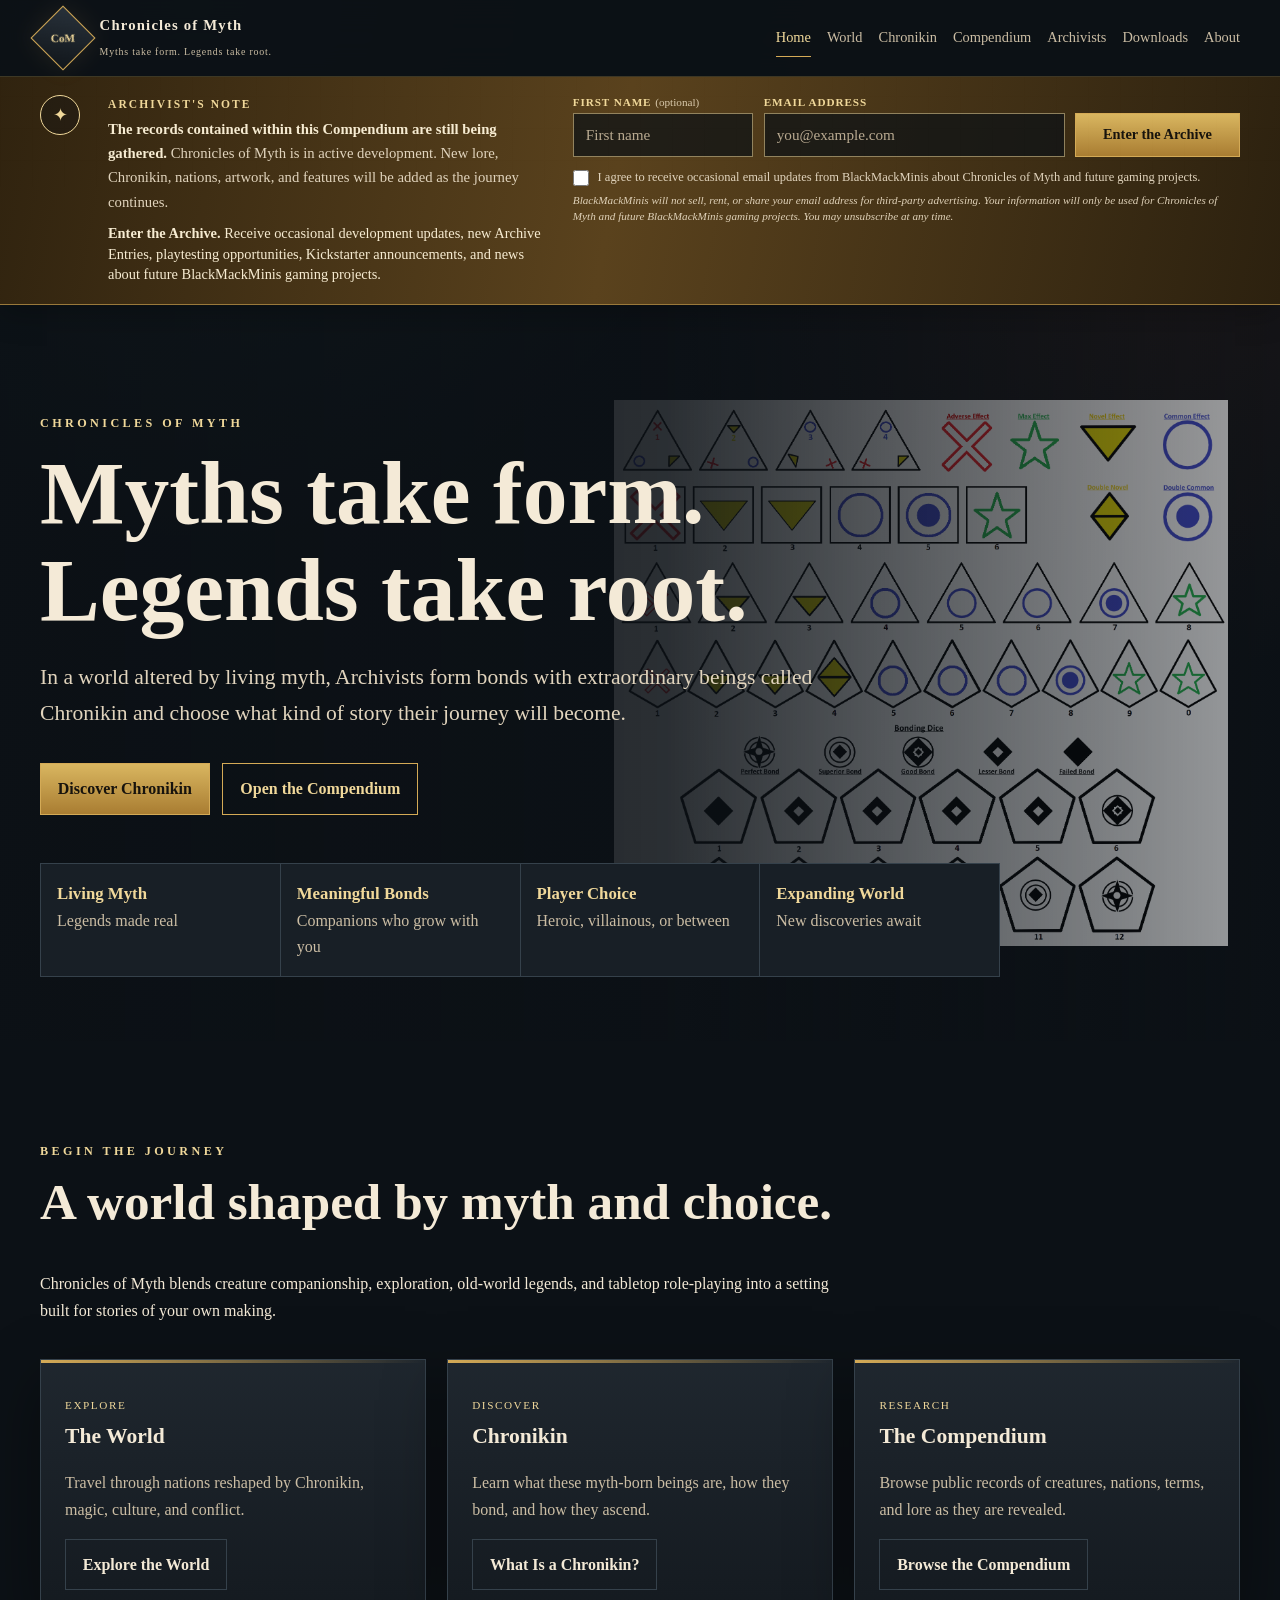
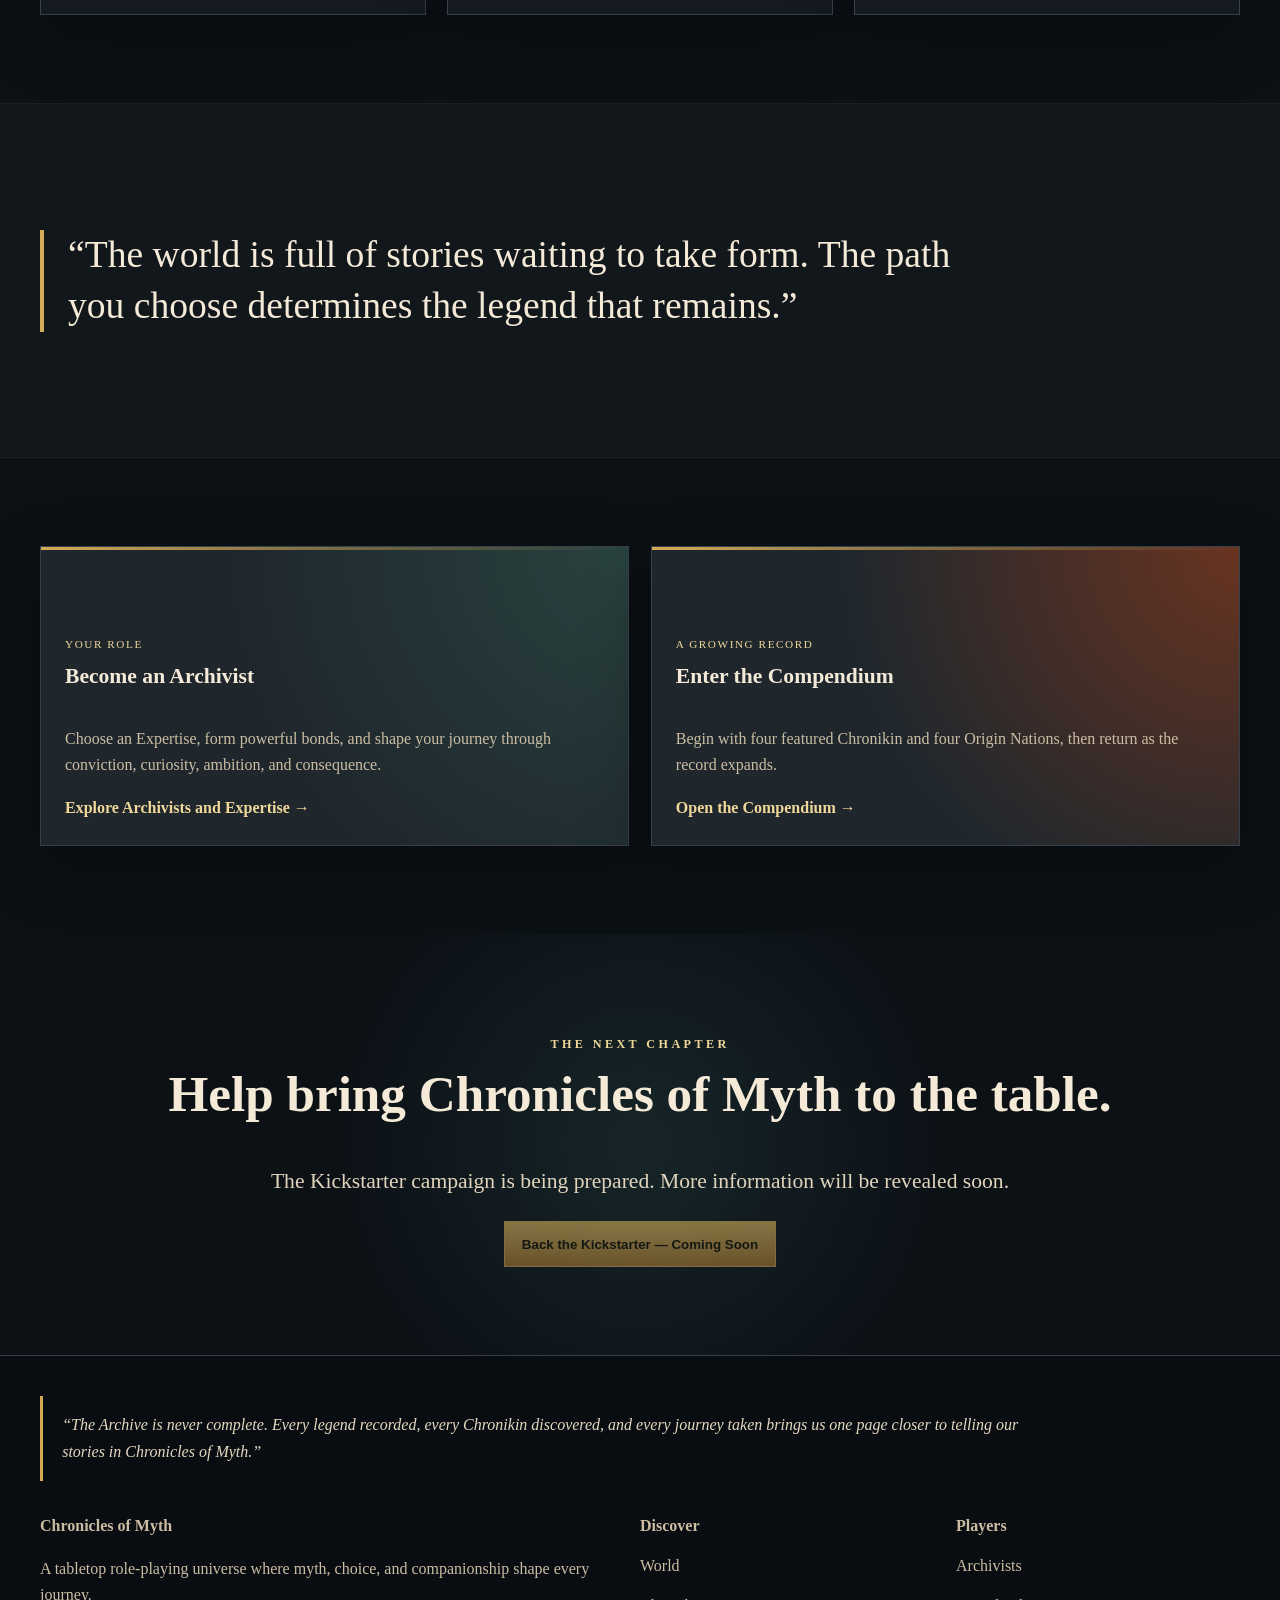
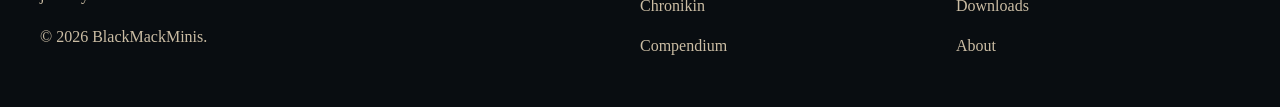
==== index.html @ 55d44b12 "Fix form" ====
<!doctype html><html lang="en"><head><meta charset="utf-8"><meta name="viewport" content="width=device-width,initial-scale=1"><title>Home | Chronicles of Myth</title><meta name="description" content="The official website for Chronicles of Myth, an original tabletop role-playing universe."><link rel="stylesheet" href="style.css?v=10"><!-- Google tag (gtag.js) -->
<script async src="https://www.googletagmanager.com/gtag/js?id=G-MPSNL316FH"></script>
<script>
  window.dataLayer = window.dataLayer || [];
  function gtag(){dataLayer.push(arguments);}
  gtag('js', new Date());
  gtag('config', 'G-MPSNL316FH');
</script></head><body><header class="site-header"><div class="container nav">
<a class="brand" href="index.html" aria-label="Chronicles of Myth home"><span class="brand-mark"><span>CoM</span></span><span class="brand-copy"><strong>Chronicles of Myth</strong><small>Myths take form. Legends take root.</small></span></a>
<button class="menu-button" aria-expanded="false" aria-controls="primary-nav">Menu</button><nav id="primary-nav" class="nav-links" aria-label="Primary navigation"><a href="index.html" aria-current="page" class="active">Home</a><a href="world.html">World</a><a href="chronikin.html">Chronikin</a><a href="compendium.html">Compendium</a><a href="archivists.html">Archivists</a><a href="downloads.html">Downloads</a><a href="about.html">About</a></nav></div></header>
<aside class="development-banner development-banner--signup" aria-label="Development notice and mailing list signup" id="join-archive"><div class="container development-inner development-inner--signup"><div class="seal" aria-hidden="true">✦</div><div class="development-copy"><p class="banner-title">Archivist's Note</p><p><strong>The records contained within this Compendium are still being gathered.</strong> <span>Chronicles of Myth is in active development. New lore, Chronikin, nations, artwork, and features will be added as the journey continues.</span></p><div class="archive-signup-intro"><strong>Enter the Archive.</strong> Receive occasional development updates, new Archive Entries, playtesting opportunities, Kickstarter announcements, and news about future BlackMackMinis gaming projects.</div></div><div class="archive-signup-wrap"><div id="error-message" class="sib-form-message-panel archive-form-message archive-form-message--error"><div class="sib-form-message-panel__text"><span class="sib-form-message-panel__inner-text">Your subscription could not be saved. Please try again.</span></div></div><div id="success-message" class="sib-form-message-panel archive-form-message archive-form-message--success"><div class="sib-form-message-panel__text"><span class="sib-form-message-panel__inner-text">Check your email to confirm your place in the Archive.</span></div></div><form id="sib-form" class="archive-signup-form" method="POST" action="https://25b09d12.sibforms.com/serve/[base64]" data-type="subscription"><div class="archive-signup-fields"><div class="archive-field"><label for="FIRSTNAME">First name <span>(optional)</span></label><input type="text" id="FIRSTNAME" name="FIRSTNAME" maxlength="200" autocomplete="given-name" placeholder="First name"></div><div class="archive-field archive-field--email"><label for="EMAIL">Email address</label><input type="email" id="EMAIL" name="EMAIL" autocomplete="email" placeholder="you@example.com" data-required="true" required></div><button class="button archive-submit" form="sib-form" type="submit">Enter the Archive</button></div><label class="archive-consent"><input type="checkbox" value="1" id="OPT_IN" name="OPT_IN" required><span>I agree to receive occasional email updates from BlackMackMinis about Chronicles of Myth and future gaming projects.</span></label><p class="archive-privacy">BlackMackMinis will not sell, rent, or share your email address for third-party advertising. Your information will only be used for Chronicles of Myth and future BlackMackMinis gaming projects. You may unsubscribe at any time.</p><label class="entry__error entry__error--primary archive-validation" aria-live="polite"></label><input type="text" name="email_address_check" value="" class="input--hidden" tabindex="-1" autocomplete="off"><input type="hidden" name="locale" value="en"></form></div></div></aside><main>
<section class="hero"><div class="container hero-copy"><p class="eyebrow">Chronicles of Myth</p><h1>Myths take form.<br>Legends take root.</h1><p class="lead">In a world altered by living myth, Archivists form bonds with extraordinary beings called Chronikin and choose what kind of story their journey will become.</p><div class="hero-actions"><a class="button" href="chronikin.html">Discover Chronikin</a><a class="button secondary" href="compendium.html">Open the Compendium</a></div><div class="stat-strip"><div class="stat"><strong>Living Myth</strong><span>Legends made real</span></div><div class="stat"><strong>Meaningful Bonds</strong><span>Companions who grow with you</span></div><div class="stat"><strong>Player Choice</strong><span>Heroic, villainous, or between</span></div><div class="stat"><strong>Expanding World</strong><span>New discoveries await</span></div></div></div></section>
<section class="section"><div class="container"><div class="section-heading"><p class="eyebrow">Begin the journey</p><h2>A world shaped by myth and choice.</h2><p>Chronicles of Myth blends creature companionship, exploration, old-world legends, and tabletop role-playing into a setting built for stories of your own making.</p></div><div class="grid-3"><article class="card"><p class="kicker">Explore</p><h3>The World</h3><p>Travel through nations reshaped by Chronikin, magic, culture, and conflict.</p><a class="button ghost" href="world.html">Explore the World</a></article><article class="card"><p class="kicker">Discover</p><h3>Chronikin</h3><p>Learn what these myth-born beings are, how they bond, and how they ascend.</p><a class="button ghost" href="chronikin.html">What Is a Chronikin?</a></article><article class="card"><p class="kicker">Research</p><h3>The Compendium</h3><p>Browse public records of creatures, nations, terms, and lore as they are revealed.</p><a class="button ghost" href="compendium.html">Browse the Compendium</a></article></div></div></section>
<section class="section alt"><div class="container"><p class="quote">“The world is full of stories waiting to take form. The path you choose determines the legend that remains.”</p></div></section>
<section class="section"><div class="container grid-2"><article class="card feature-card core"><p class="kicker">Your role</p><h3>Become an Archivist</h3><p>Choose an Expertise, form powerful bonds, and shape your journey through conviction, curiosity, ambition, and consequence.</p><a class="text-link" href="archivists.html">Explore Archivists and Expertise →</a></article><article class="card feature-card skirmish"><p class="kicker">A growing record</p><h3>Enter the Compendium</h3><p>Begin with four featured Chronikin and four Origin Nations, then return as the record expands.</p><a class="text-link" href="compendium.html">Open the Compendium →</a></article></div></section>
<section class="section kickstarter"><div class="container center"><p class="eyebrow">The next chapter</p><h2>Help bring Chronicles of Myth to the table.</h2><p class="lead centered">The Kickstarter campaign is being prepared. More information will be revealed soon.</p><button class="button disabled" type="button" disabled>Back the Kickstarter — Coming Soon</button></div></section></main><footer><div class="container"><blockquote class="archive-motto">“The Archive is never complete. Every legend recorded, every Chronikin discovered, and every journey taken brings us one page closer to telling our stories in Chronicles of Myth.”</blockquote><div class="footer-grid"><div><strong>Chronicles of Myth</strong><p class="small">A tabletop role-playing universe where myth, choice, and companionship shape every journey.</p><p class="small">© <span data-year></span> BlackMackMinis.</p></div><div class="footer-links"><strong>Discover</strong><a href="world.html">World</a><a href="chronikin.html">Chronikin</a><a href="compendium.html">Compendium</a></div><div class="footer-links"><strong>Players</strong><a href="archivists.html">Archivists</a><a href="downloads.html">Downloads</a><a href="about.html">About</a></div></div></div></footer><script>window.REQUIRED_CODE_ERROR_MESSAGE='Please choose a country code';window.LOCALE='en';window.EMAIL_INVALID_MESSAGE=window.SMS_INVALID_MESSAGE='The information provided is invalid. Please review the field format and try again.';window.REQUIRED_ERROR_MESSAGE='This field cannot be left blank.';window.GENERIC_INVALID_MESSAGE='The information provided is invalid. Please review the field format and try again.';window.INVALID_NUMBER='The information provided is invalid. Please review the field format and try again.';window.INVALID_DATE='Please enter a valid date';window.REQUIRED_MULTISELECT_MESSAGE='Please select at least 1 option';window.translation={common:{selectedList:'{quantity} list selected',selectedLists:'{quantity} lists selected',selectedOption:'{quantity} selected',selectedOptions:'{quantity} selected'}};var AUTOHIDE=Boolean(0);</script><script defer src="https://sibforms.com/forms/end-form/build/main.js"></script><script src="script.js"></script></body></html>
---- style.css ----
:root{--ink:#f4ead7;--muted:#cbbda4;--night:#0c1116;--panel:#1b232b;--panel2:#12191f;--line:#35414b;--gold:#d4aa56;--gold2:#f0d89a;--ember:#9b482d;--teal:#4f8e86;--max:1200px;--shadow:0 20px 60px rgba(0,0,0,.35)}
*{box-sizing:border-box}html{scroll-behavior:smooth}body{margin:0;color:var(--ink);background:radial-gradient(circle at 15% 0%,rgba(79,142,134,.13),transparent 34rem),radial-gradient(circle at 90% 5%,rgba(155,72,45,.12),transparent 32rem),var(--night);font-family:Georgia,"Times New Roman",serif;line-height:1.65}body:before{content:"";position:fixed;inset:0;pointer-events:none;opacity:.14;background-image:linear-gradient(rgba(212,170,86,.035) 1px,transparent 1px),linear-gradient(90deg,rgba(212,170,86,.035) 1px,transparent 1px);background-size:32px 32px;mask-image:linear-gradient(to bottom,black,transparent 75%)}a{color:inherit}img{max-width:100%;display:block}.container{width:min(var(--max),calc(100% - 2rem));margin:auto}.center{text-align:center}.centered{margin-inline:auto}.spaced{margin-top:2rem}.site-header{position:sticky;top:0;z-index:50;background:rgba(12,17,22,.94);border-bottom:1px solid rgba(212,170,86,.25);backdrop-filter:blur(16px)}.nav{min-height:76px;display:flex;align-items:center;justify-content:space-between;gap:1rem}.brand{text-decoration:none;display:flex;align-items:center;gap:.85rem}.brand-mark{width:46px;height:46px;border:1px solid var(--gold);display:grid;place-items:center;transform:rotate(45deg);background:linear-gradient(145deg,#28313a,#11161b);box-shadow:0 0 25px rgba(212,170,86,.1)}.brand-mark span{transform:rotate(-45deg);font-weight:700;color:var(--gold2);font-size:.7rem}.brand-copy strong{display:block;letter-spacing:.08em;font-size:.92rem}.brand-copy small{color:var(--muted);font-size:.62rem;letter-spacing:.08em}.nav-links{display:flex;align-items:center;gap:1rem}.nav-links a{text-decoration:none;color:var(--muted);font-size:.9rem;padding:.4rem 0;border-bottom:1px solid transparent}.nav-links a:hover,.nav-links a.active{color:var(--gold2);border-color:var(--gold)}.menu-button{display:none;background:none;border:1px solid var(--line);color:var(--ink);padding:.55rem .7rem}.development-banner{background:linear-gradient(90deg,#322611,#5a421d 50%,#322611);border-bottom:1px solid #9a793b;box-shadow:0 8px 30px rgba(0,0,0,.24)}.development-inner{display:grid;grid-template-columns:48px 1fr;gap:1rem;align-items:center;padding:.85rem 0}.development-banner p{margin:0;color:#f7ecd2;font-size:.92rem}.development-banner span{color:#e1d4bd}.banner-title{font-size:.72rem!important;letter-spacing:.18em;text-transform:uppercase;color:var(--gold2)!important;font-weight:700;margin-bottom:.15rem!important}.seal{width:40px;height:40px;border:1px solid var(--gold2);border-radius:50%;display:grid;place-items:center;color:var(--gold2);font-size:1.1rem;background:rgba(12,17,22,.35)}.button{display:inline-flex;align-items:center;justify-content:center;min-height:46px;padding:.72rem 1.05rem;text-decoration:none;border:1px solid var(--gold);background:linear-gradient(180deg,#d9b660,#a97d32);color:#17130d;font-weight:700}.button.secondary,.button.ghost{background:transparent;color:var(--gold2)}.button.ghost{border-color:var(--line);color:var(--ink)}.button.disabled{opacity:.58;cursor:not-allowed}.text-link{color:var(--gold2);text-decoration:none;font-weight:700}.eyebrow{text-transform:uppercase;letter-spacing:.28em;font-size:.76rem;color:var(--gold2);font-weight:700}h1,h2,h3,h4{line-height:1.08;margin-top:0}h1{font-size:clamp(3rem,7vw,6.3rem);margin-bottom:1rem}h2{font-size:clamp(2rem,4vw,3.4rem)}h3{font-size:1.35rem}.lead{font-size:clamp(1.08rem,2vw,1.35rem);max-width:790px;color:#e1d4bd}.hero{min-height:76vh;display:grid;align-items:center;padding:6rem 0 4rem;position:relative;overflow:hidden}.hero:after{content:"";position:absolute;inset:0;z-index:-1;background:linear-gradient(90deg,rgba(12,17,22,.99),rgba(12,17,22,.83) 52%,rgba(12,17,22,.2)),url("assets/palitaur.png") right 4vw center/48vw auto no-repeat;opacity:.75}.hero-copy{position:relative;z-index:1}.hero-actions{display:flex;gap:.8rem;flex-wrap:wrap;margin-top:2rem}.stat-strip{display:grid;grid-template-columns:repeat(4,1fr);gap:1px;background:var(--line);border:1px solid var(--line);margin-top:3rem;max-width:960px}.stat{background:rgba(22,29,35,.92);padding:1rem}.stat strong{display:block;color:var(--gold2);font-size:1.05rem}.stat span,.card p,.prose p,.small,.aspect-card p,.glossary-item p{color:var(--muted)}.section{padding:5.5rem 0}.section.alt{background:rgba(255,255,255,.025);border-block:1px solid rgba(255,255,255,.04)}.section-heading{max-width:820px;margin-bottom:2.2rem}.grid-2{display:grid;grid-template-columns:repeat(2,minmax(0,1fr));gap:1.35rem}.grid-3{display:grid;grid-template-columns:repeat(3,minmax(0,1fr));gap:1.35rem}.card{background:linear-gradient(180deg,rgba(32,40,48,.97),rgba(21,27,33,.97));border:1px solid var(--line);padding:1.5rem;box-shadow:var(--shadow);position:relative;overflow:hidden}.card:before{content:"";position:absolute;left:0;top:0;width:100%;height:3px;background:linear-gradient(90deg,var(--gold),transparent)}.kicker{color:var(--gold2)!important;text-transform:uppercase;letter-spacing:.14em;font-size:.7rem}.feature-card{min-height:300px;display:flex;flex-direction:column;justify-content:flex-end}.core{background:radial-gradient(circle at top right,#29423f,transparent 60%),#1f272d}.skirmish{background:radial-gradient(circle at top right,#693421,transparent 60%),#1f272d}.quote{font-size:clamp(1.4rem,3vw,2.35rem);line-height:1.35;border-left:4px solid var(--gold);padding-left:1.5rem;max-width:950px}.page-hero{padding:5rem 0 3rem;border-bottom:1px solid var(--line)}.prose{max-width:900px}.notice,.callout{padding:1rem;border-left:3px solid var(--gold);background:rgba(212,170,86,.06)}.map-frame{position:relative;min-height:480px;border:1px solid var(--line);background:radial-gradient(circle at 30% 35%,rgba(79,142,134,.18),transparent 28%),radial-gradient(circle at 68% 60%,rgba(155,72,45,.16),transparent 26%),linear-gradient(145deg,#1b252d,#10161b);overflow:hidden;box-shadow:var(--shadow)}.map-frame:before{content:"";position:absolute;inset:10%;border:1px dashed rgba(212,170,86,.35);border-radius:42% 55% 48% 50%/55% 40% 60% 45%;transform:rotate(-7deg)}.map-frame:after{content:"";position:absolute;inset:22% 32%;border:1px solid rgba(79,142,134,.3);border-radius:48%;transform:rotate(15deg)}.map-label{position:absolute;padding:.4rem .6rem;background:rgba(12,17,22,.86);border:1px solid var(--gold);font-size:.85rem}.deolis{left:22%;top:56%}.norfjal{left:28%;top:18%}.amajima{left:12%;top:14%}.zharakar{left:48%;top:58%}.map-note{position:absolute;right:1rem;bottom:1rem;padding:.7rem 1rem;background:rgba(12,17,22,.86);border:1px solid var(--line);text-align:right;color:var(--gold2)}.art-placeholder{min-height:320px;border:1px solid var(--gold);background:radial-gradient(circle at center,rgba(79,142,134,.14),transparent 42%),linear-gradient(145deg,#172027,#0f151a);display:grid;place-content:center;text-align:center;gap:.35rem;position:relative;overflow:hidden}.art-placeholder:before,.art-placeholder:after{content:"";position:absolute;inset:12%;border:1px dashed rgba(212,170,86,.25);transform:rotate(7deg)}.art-placeholder:after{transform:rotate(-7deg)}.art-placeholder .glyph{font-size:2.4rem;color:var(--gold2)}.art-placeholder span{color:var(--muted);font-size:.88rem}.aspect-grid{display:grid;grid-template-columns:repeat(3,minmax(0,1fr));gap:1rem}.aspect-card{border:1px solid var(--line);padding:1.25rem;background:linear-gradient(180deg,rgba(31,40,48,.9),rgba(18,25,31,.96));position:relative}.aspect-card>span{position:absolute;right:1rem;top:.75rem;color:rgba(212,170,86,.35);font-size:1.8rem}.aspect-card h3{color:var(--gold2)}.category-card{text-decoration:none;transition:transform .2s ease,border-color .2s ease}.category-card:hover{transform:translateY(-3px);border-color:var(--gold)}.region-block{margin:4rem 0}.region-heading{border-bottom:1px solid var(--line);margin-bottom:1.5rem}.featured-entry{display:grid;grid-template-columns:minmax(280px,.8fr) 1.4fr;gap:1.5rem;align-items:start}.featured-entry details{border-top:1px solid var(--line);padding:.85rem 0}.featured-entry summary{cursor:pointer;color:var(--gold2);font-weight:700}.featured-entry details p{color:var(--muted)}.pending-grid{display:grid;grid-template-columns:repeat(4,minmax(0,1fr));gap:.65rem;list-style:none;padding:0;margin:1.2rem 0 0}.pending-grid li{display:flex;flex-direction:column;padding:.8rem;border:1px solid var(--line);background:rgba(18,25,31,.75)}.pending-grid span{display:block;margin-top:.4rem;font-size:.72rem;color:var(--muted);font-style:italic;letter-spacing:.08em}.coming{text-align:center;min-height:190px;display:grid;place-content:center}.glossary-grid{display:grid;grid-template-columns:repeat(2,minmax(0,1fr));gap:1rem}.glossary-item{border-left:2px solid var(--gold);padding:1rem 1.2rem;background:rgba(255,255,255,.02)}.expertise-grid{display:grid;grid-template-columns:repeat(3,minmax(0,1fr));gap:1rem}.expertise-card{display:flex;flex-direction:column;border:1px solid var(--line);background:linear-gradient(180deg,rgba(31,40,48,.96),rgba(18,25,31,.96));box-shadow:var(--shadow);position:relative;overflow:hidden}.expertise-card:before{content:"";position:absolute;left:0;top:0;width:100%;height:3px;background:linear-gradient(90deg,var(--gold),transparent)}.expertise-header{display:grid;grid-template-columns:44px 1fr;align-items:center;gap:.8rem;padding:1.15rem 1.1rem .9rem}.expertise-header h3{margin:0}.expertise-number{color:var(--gold2);font-size:.82rem;letter-spacing:.12em}.expertise-content{display:flex;flex:1;flex-direction:column;padding:0 1.1rem 1.2rem;border-top:1px solid var(--line)}.expertise-content h4{margin-bottom:.65rem}.expertise-content .future-note{margin-top:auto;padding-top:1rem}.tags{display:flex;flex-wrap:wrap;gap:.5rem}.tag{border:1px solid var(--line);padding:.3rem .6rem;color:var(--muted);font-size:.8rem}.future-note{font-size:.84rem;font-style:italic}.downloads-list{margin-top:2rem}.download{display:flex;justify-content:space-between;align-items:center;gap:1rem;padding:1.2rem 0;border-bottom:1px solid var(--line)}.status-badge{border:1px solid var(--gold);color:var(--gold2);padding:.35rem .7rem;font-size:.75rem;text-transform:uppercase;letter-spacing:.12em}.kickstarter{background:radial-gradient(circle at center,rgba(79,142,134,.16),transparent 45%)}.letter-grid{display:grid;grid-template-columns:repeat(2,minmax(0,1fr));gap:1.5rem}.letter{padding:2rem;border:1px solid var(--line);background:linear-gradient(180deg,rgba(32,40,48,.96),rgba(17,23,29,.96));box-shadow:var(--shadow)}.letter p{color:var(--muted)}.founders-photo-section{padding-top:2rem;padding-bottom:4rem}.parchment-photo{max-width:960px;margin:0 auto;padding:1.35rem 1.35rem 1.1rem;background:linear-gradient(145deg,#e7d4aa,#c5a66e);border:1px solid #8f6d36;box-shadow:0 18px 50px rgba(0,0,0,.38),inset 0 0 28px rgba(91,57,21,.22);position:relative}.parchment-photo:before{content:"";position:absolute;inset:.55rem;border:1px solid rgba(91,57,21,.35);pointer-events:none}.parchment-photo img{width:100%;height:auto;border:1px solid rgba(57,36,14,.55);box-shadow:0 8px 20px rgba(43,26,10,.28)}.parchment-photo figcaption{margin:.95rem .4rem 0;text-align:center;color:#3d2b17;font-size:.98rem;line-height:1.5;font-style:italic}.parchment-photo figcaption em{font-weight:700}
footer{border-top:1px solid var(--line);padding:2.5rem 0;color:var(--muted);background:#090d11}.archive-motto{margin:0 0 2rem;padding:1rem 1.2rem;border-left:3px solid var(--gold);color:#e5d8c0;font-style:italic;max-width:1040px}.footer-grid{display:grid;grid-template-columns:2fr 1fr 1fr;gap:2rem}.footer-links{display:grid;gap:.4rem}.footer-links a{text-decoration:none}.footer-links a:hover{color:var(--gold2)}
@media(max-width:980px){.nav-links{gap:.7rem}.nav-links a{font-size:.82rem}.aspect-grid{grid-template-columns:repeat(2,1fr)}.pending-grid{grid-template-columns:repeat(3,1fr)}}
@media(max-width:1050px){.expertise-grid{grid-template-columns:repeat(2,minmax(0,1fr))}}
@media(max-width:860px){.grid-3{grid-template-columns:repeat(2,1fr)}.featured-entry,.grid-2,.letter-grid{grid-template-columns:1fr}.nav-links{display:none;position:absolute;top:76px;left:0;right:0;padding:1rem;background:#11171d;flex-direction:column;align-items:flex-start}.nav-links.open{display:flex}.menu-button{display:block}.development-inner{grid-template-columns:38px 1fr}.expertise-grid{grid-template-columns:1fr}}
@media(max-width:640px){.grid-2,.grid-3,.stat-strip,.footer-grid,.glossary-grid,.aspect-grid,.pending-grid{grid-template-columns:1fr}.hero{min-height:auto;padding-top:5rem}.hero:after{background:linear-gradient(rgba(12,17,22,.86),rgba(12,17,22,.98)),url("assets/palitaur.png") center top/cover no-repeat}h1{font-size:3rem}.section{padding:4rem 0}.development-banner span{display:block;margin-top:.2rem}.development-inner{align-items:start}.download{align-items:flex-start;flex-direction:column}.brand-copy small{display:none}.map-frame{min-height:380px}.featured-entry .art-placeholder{min-height:240px}}

@media(max-width:640px){.founders-photo-section{padding-top:1rem;padding-bottom:3rem}.parchment-photo{padding:.8rem .8rem .9rem}.parchment-photo:before{inset:.35rem}.parchment-photo figcaption{font-size:.88rem}}
/* Archive mailing list */
.development-banner--signup{background:linear-gradient(100deg,#30230f,#5a421d 48%,#2c210f);overflow:hidden}
.development-inner--signup{display:grid;grid-template-columns:48px minmax(0,.9fr) minmax(0,1.35fr);gap:1.25rem;padding:1.15rem 0;align-items:start}
.development-copy,.archive-signup-wrap,.archive-signup-form,.archive-signup-fields,.archive-field{min-width:0}
.development-copy>p{margin:0}.archive-signup-intro{margin-top:.55rem;color:#f7ecd2;font-size:.9rem;line-height:1.45}
.archive-signup-form{display:block;width:100%;margin:0;padding:0;background:transparent;border:0;font-family:Georgia,"Times New Roman",serif}
.archive-signup-fields{display:grid;grid-template-columns:minmax(130px,.6fr) minmax(220px,1fr) max-content;gap:.65rem;align-items:end;width:100%}
.archive-field{display:block;width:100%}.archive-field label{display:block;width:auto;margin:0 0 .25rem;color:var(--gold2);font-size:.7rem;line-height:1.25;font-weight:700;letter-spacing:.08em;text-transform:uppercase;white-space:normal}
.archive-field label span{color:#d9c9ab;font-weight:400;letter-spacing:0;text-transform:none}
.archive-field input{display:block;width:100%;max-width:none;min-width:0;height:44px;margin:0;border:1px solid rgba(240,216,154,.55);border-radius:0;background:rgba(12,17,22,.72);color:#fff;padding:.65rem .75rem;font:400 .95rem/1.2 Georgia,"Times New Roman",serif;appearance:none}
.archive-field input::placeholder{color:#b9aa91}.archive-field input:focus{outline:2px solid var(--gold2);outline-offset:1px}
.archive-submit{display:inline-flex;width:auto;min-width:165px;min-height:44px;height:44px;margin:0;padding:.65rem 1rem;white-space:nowrap;line-height:1.1;border-radius:0;font-family:Georgia,"Times New Roman",serif;font-size:.9rem;text-align:center}
.archive-consent{display:flex;width:100%;gap:.55rem;align-items:flex-start;margin:.7rem 0 0;color:#f4ead7;font-size:.78rem;line-height:1.4;cursor:pointer}
.archive-consent input{flex:0 0 auto;width:16px;height:16px;margin:.12rem 0 0;accent-color:#d4aa56}.archive-consent span{display:block;min-width:0}
.archive-privacy{display:block;width:100%;max-width:none;margin:.4rem 0 0!important;color:#dfd1b8!important;font-size:.7rem!important;line-height:1.4!important;font-style:italic}
.sib-form-message-panel{display:none}.archive-form-message{width:100%;max-width:none!important;margin:0 0 .65rem!important;padding:.65rem .8rem!important;border:1px solid!important;border-radius:0!important;font-family:Georgia,"Times New Roman",serif!important;font-size:.85rem!important;line-height:1.35!important}
.archive-form-message--error{color:#ffd9d9!important;background:rgba(102,29,29,.72)!important;border-color:#d86b6b!important}.archive-form-message--success{color:#e7ffe8!important;background:rgba(8,82,41,.72)!important;border-color:#5ebd7c!important}
.archive-validation{display:block;width:100%;color:#ffd9d9;font-size:.75rem;line-height:1.3;margin-top:.35rem}.input--hidden{position:absolute!important;left:-9999px!important;width:1px!important;height:1px!important;opacity:0!important}
.development-inner--compact{grid-template-columns:40px minmax(0,1fr) auto;gap:1rem}.archive-banner-link{align-self:center;color:var(--gold2);font-weight:700;text-decoration:none;white-space:nowrap;border-bottom:1px solid rgba(240,216,154,.55)}.archive-banner-link:hover{color:#fff;border-color:#fff}
@media(max-width:1050px){.development-inner--signup{grid-template-columns:42px minmax(0,1fr)}.archive-signup-wrap{grid-column:2}.archive-signup-fields{grid-template-columns:minmax(130px,.65fr) minmax(220px,1fr) max-content}}
@media(max-width:760px){.archive-signup-fields{grid-template-columns:minmax(0,1fr) minmax(0,1fr)}.archive-submit{grid-column:1/-1;width:100%}.development-inner--compact{grid-template-columns:38px minmax(0,1fr)}.archive-banner-link{grid-column:2;justify-self:start;margin-top:.15rem}}
@media(max-width:520px){.development-inner--signup{grid-template-columns:34px minmax(0,1fr);gap:.75rem}.archive-signup-fields{grid-template-columns:minmax(0,1fr)}.archive-submit{grid-column:auto;width:100%}.development-inner--compact{grid-template-columns:34px minmax(0,1fr)}}
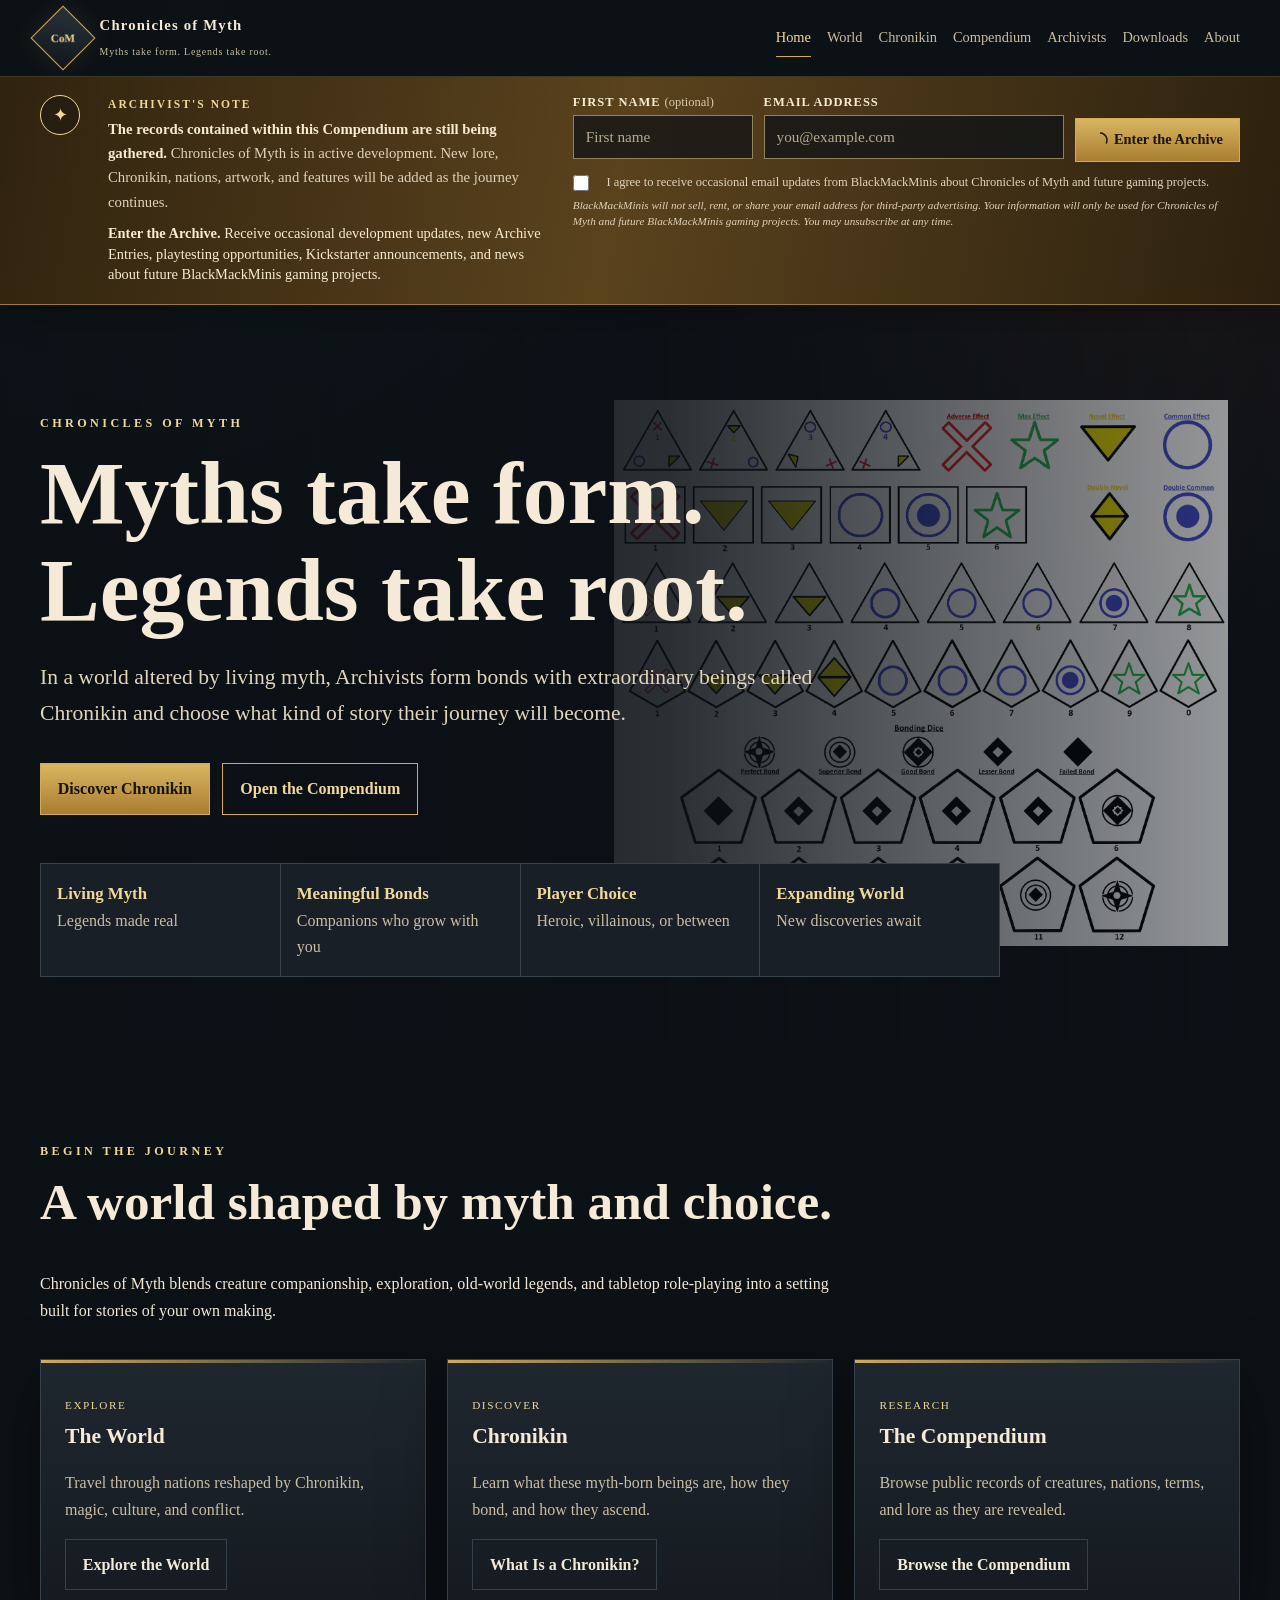
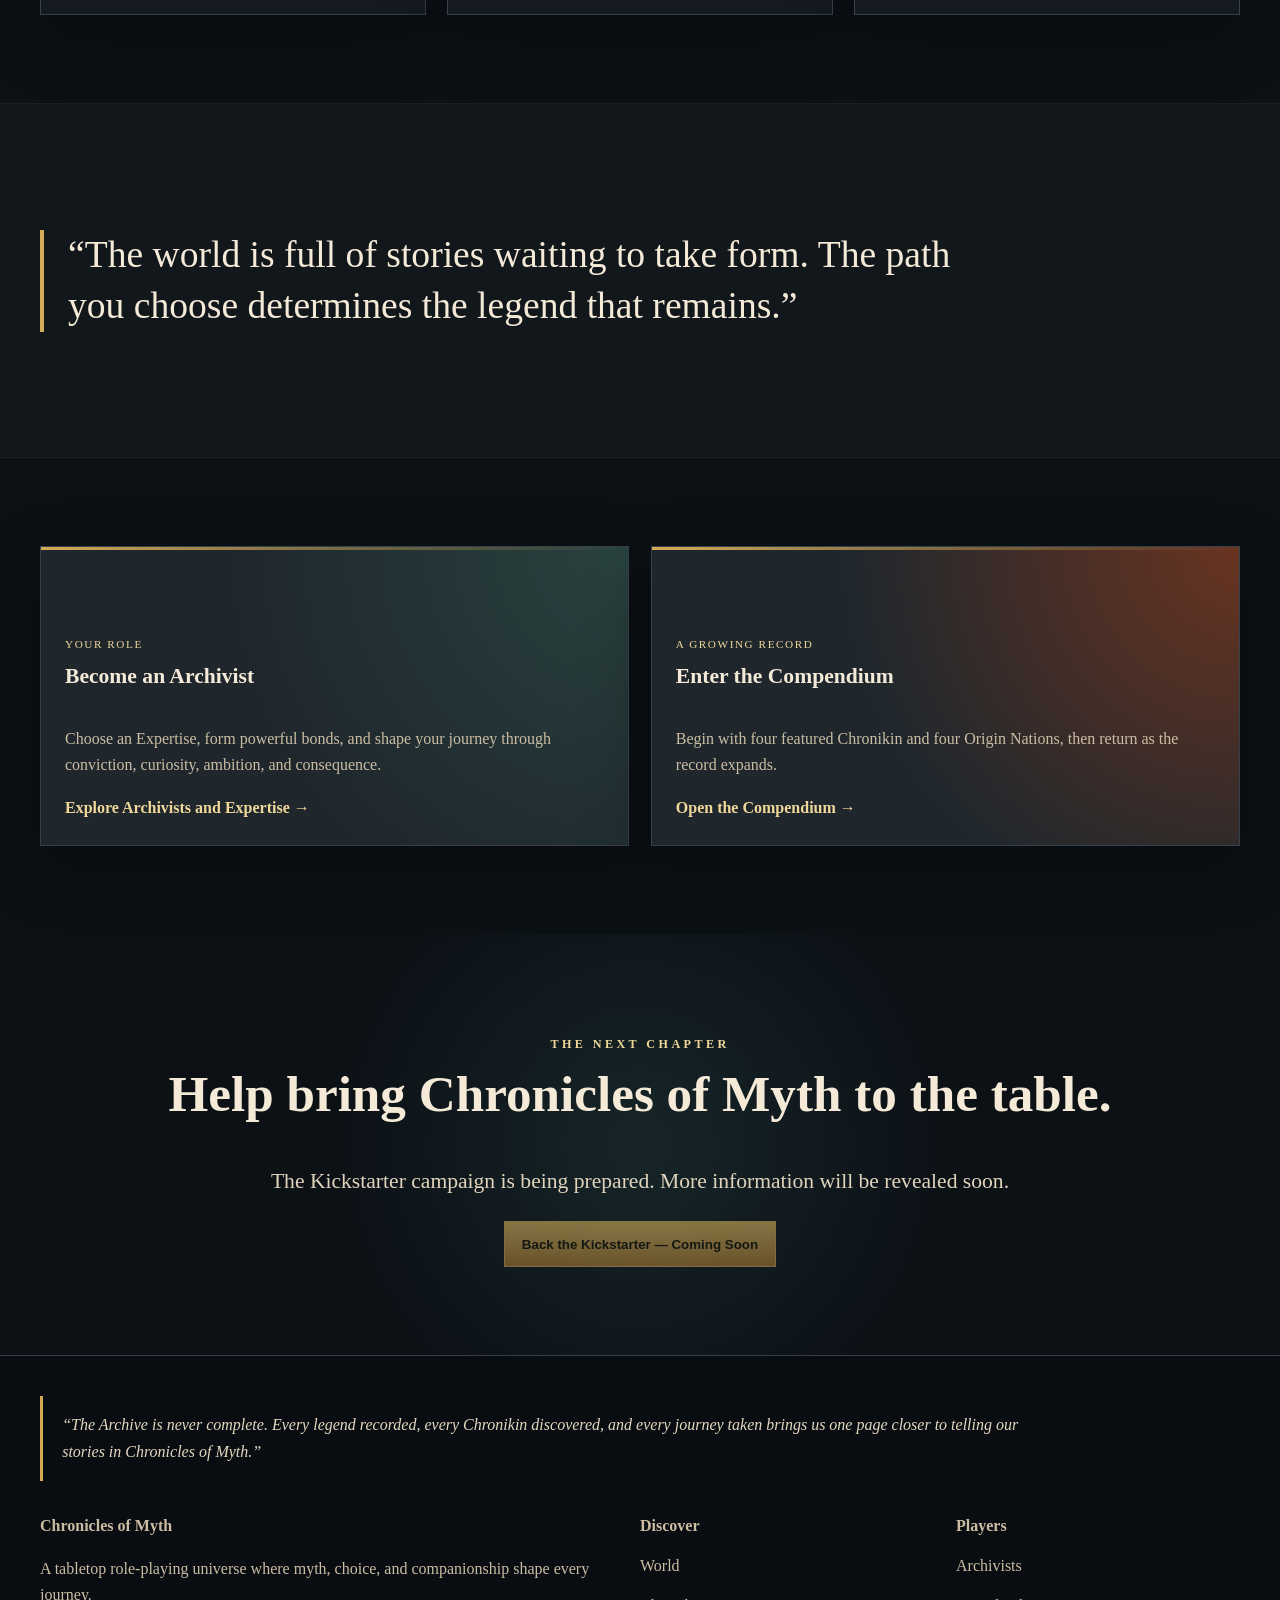
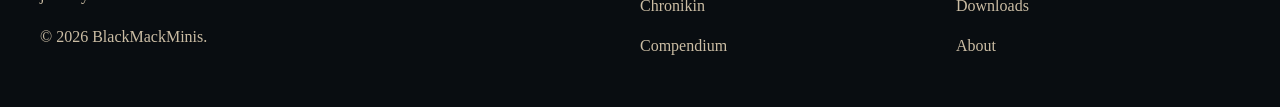
==== commit 08000210: "fix submit form" ====
--- a/index.html
+++ b/index.html
@@ -1,4 +1,4 @@
-<!doctype html><html lang="en"><head><meta charset="utf-8"><meta name="viewport" content="width=device-width,initial-scale=1"><title>Home | Chronicles of Myth</title><meta name="description" content="The official website for Chronicles of Myth, an original tabletop role-playing universe."><link rel="stylesheet" href="style.css?v=10"><!-- Google tag (gtag.js) -->
+<!doctype html><html lang="en"><head><meta charset="utf-8"><meta name="viewport" content="width=device-width,initial-scale=1"><title>Home | Chronicles of Myth</title><meta name="description" content="The official website for Chronicles of Myth, an original tabletop role-playing universe."><link rel="stylesheet" href="style.css?v=12"><!-- Google tag (gtag.js) -->
 <script async src="https://www.googletagmanager.com/gtag/js?id=G-MPSNL316FH"></script>
 <script>
   window.dataLayer = window.dataLayer || [];
@@ -8,9 +8,62 @@
 </script></head><body><header class="site-header"><div class="container nav">
 <a class="brand" href="index.html" aria-label="Chronicles of Myth home"><span class="brand-mark"><span>CoM</span></span><span class="brand-copy"><strong>Chronicles of Myth</strong><small>Myths take form. Legends take root.</small></span></a>
 <button class="menu-button" aria-expanded="false" aria-controls="primary-nav">Menu</button><nav id="primary-nav" class="nav-links" aria-label="Primary navigation"><a href="index.html" aria-current="page" class="active">Home</a><a href="world.html">World</a><a href="chronikin.html">Chronikin</a><a href="compendium.html">Compendium</a><a href="archivists.html">Archivists</a><a href="downloads.html">Downloads</a><a href="about.html">About</a></nav></div></header>
-<aside class="development-banner development-banner--signup" aria-label="Development notice and mailing list signup" id="join-archive"><div class="container development-inner development-inner--signup"><div class="seal" aria-hidden="true">✦</div><div class="development-copy"><p class="banner-title">Archivist's Note</p><p><strong>The records contained within this Compendium are still being gathered.</strong> <span>Chronicles of Myth is in active development. New lore, Chronikin, nations, artwork, and features will be added as the journey continues.</span></p><div class="archive-signup-intro"><strong>Enter the Archive.</strong> Receive occasional development updates, new Archive Entries, playtesting opportunities, Kickstarter announcements, and news about future BlackMackMinis gaming projects.</div></div><div class="archive-signup-wrap"><div id="error-message" class="sib-form-message-panel archive-form-message archive-form-message--error"><div class="sib-form-message-panel__text"><span class="sib-form-message-panel__inner-text">Your subscription could not be saved. Please try again.</span></div></div><div id="success-message" class="sib-form-message-panel archive-form-message archive-form-message--success"><div class="sib-form-message-panel__text"><span class="sib-form-message-panel__inner-text">Check your email to confirm your place in the Archive.</span></div></div><form id="sib-form" class="archive-signup-form" method="POST" action="https://25b09d12.sibforms.com/serve/[base64]" data-type="subscription"><div class="archive-signup-fields"><div class="archive-field"><label for="FIRSTNAME">First name <span>(optional)</span></label><input type="text" id="FIRSTNAME" name="FIRSTNAME" maxlength="200" autocomplete="given-name" placeholder="First name"></div><div class="archive-field archive-field--email"><label for="EMAIL">Email address</label><input type="email" id="EMAIL" name="EMAIL" autocomplete="email" placeholder="you@example.com" data-required="true" required></div><button class="button archive-submit" form="sib-form" type="submit">Enter the Archive</button></div><label class="archive-consent"><input type="checkbox" value="1" id="OPT_IN" name="OPT_IN" required><span>I agree to receive occasional email updates from BlackMackMinis about Chronicles of Myth and future gaming projects.</span></label><p class="archive-privacy">BlackMackMinis will not sell, rent, or share your email address for third-party advertising. Your information will only be used for Chronicles of Myth and future BlackMackMinis gaming projects. You may unsubscribe at any time.</p><label class="entry__error entry__error--primary archive-validation" aria-live="polite"></label><input type="text" name="email_address_check" value="" class="input--hidden" tabindex="-1" autocomplete="off"><input type="hidden" name="locale" value="en"></form></div></div></aside><main>
+<aside class="development-banner development-banner--signup" aria-label="Development notice and mailing list signup" id="join-archive"><div class="container development-inner development-inner--signup"><div class="seal" aria-hidden="true">✦</div><div class="development-copy"><p class="banner-title">Archivist's Note</p><p><strong>The records contained within this Compendium are still being gathered.</strong> <span>Chronicles of Myth is in active development. New lore, Chronikin, nations, artwork, and features will be added as the journey continues.</span></p><div class="archive-signup-intro"><strong>Enter the Archive.</strong> Receive occasional development updates, new Archive Entries, playtesting opportunities, Kickstarter announcements, and news about future BlackMackMinis gaming projects.</div></div><div class="archive-signup-wrap"><div id="error-message" class="sib-form-message-panel archive-form-message archive-form-message--error"><div class="sib-form-message-panel__text"><span class="sib-form-message-panel__inner-text">Your subscription could not be saved. Please try again.</span></div></div><div id="success-message" class="sib-form-message-panel archive-form-message archive-form-message--success"><div class="sib-form-message-panel__text"><span class="sib-form-message-panel__inner-text">Check your email to confirm your place in the Archive.</span></div></div><form id="sib-form" class="archive-signup-form" method="POST" action="https://25b09d12.sibforms.com/serve/[base64]" data-type="subscription">
+  <div class="archive-signup-fields">
+    <div class="sib-input archive-field">
+      <div class="form__entry entry_block">
+        <div class="form__label-row">
+          <label class="entry__label" for="FIRSTNAME">First name <span>(optional)</span></label>
+          <div class="entry__field"><input class="input" maxlength="200" type="text" id="FIRSTNAME" name="FIRSTNAME" autocomplete="given-name" placeholder="First name"></div>
+        </div>
+        <label class="entry__error entry__error--primary"></label>
+      </div>
+    </div>
+    <div class="sib-input archive-field archive-field--email">
+      <div class="form__entry entry_block">
+        <div class="form__label-row">
+          <label class="entry__label" for="EMAIL" data-required="*">Email address</label>
+          <div class="entry__field"><input class="input" type="email" id="EMAIL" name="EMAIL" autocomplete="email" placeholder="you@example.com" data-required="true" required></div>
+        </div>
+        <label class="entry__error entry__error--primary"></label>
+      </div>
+    </div>
+    <button class="button archive-submit sib-form-block__button sib-form-block__button-with-loader" form="sib-form" type="submit">
+      <svg class="icon clickable__icon progress-indicator__icon sib-hide-loader-icon" viewBox="0 0 512 512" aria-hidden="true"><path d="M460.116 373.846l-20.823-12.022c-5.541-3.199-7.54-10.159-4.663-15.874 30.137-59.886 28.343-131.652-5.386-189.946-33.641-58.394-94.896-95.833-161.827-99.676C261.028 55.961 256 50.751 256 44.352V20.309c0-6.904 5.808-12.337 12.703-11.982 83.556 4.306 160.163 50.864 202.11 123.677 42.063 72.696 44.079 162.316 6.031 236.832-3.14 6.148-10.75 8.461-16.728 5.01z"/></svg>
+      Enter the Archive
+    </button>
+  </div>
+  <div class="sib-optin">
+    <div class="form__entry entry_mcq">
+      <div class="form__label-row">
+        <div class="entry__choice">
+          <label class="archive-consent">
+            <input type="checkbox" class="input_replaced" value="1" id="OPT_IN" name="OPT_IN" required>
+            <span class="checkbox checkbox_tick_positive"></span>
+            <span>I agree to receive occasional email updates from BlackMackMinis about Chronicles of Myth and future gaming projects.</span>
+          </label>
+        </div>
+      </div>
+      <label class="entry__error entry__error--primary"></label>
+    </div>
+  </div>
+  <p class="archive-privacy">BlackMackMinis will not sell, rent, or share your email address for third-party advertising. Your information will only be used for Chronicles of Myth and future BlackMackMinis gaming projects. You may unsubscribe at any time.</p>
+  <input type="text" name="email_address_check" value="" class="input--hidden" tabindex="-1" autocomplete="off">
+  <input type="hidden" name="locale" value="en">
+</form></div></div></aside><main>
 <section class="hero"><div class="container hero-copy"><p class="eyebrow">Chronicles of Myth</p><h1>Myths take form.<br>Legends take root.</h1><p class="lead">In a world altered by living myth, Archivists form bonds with extraordinary beings called Chronikin and choose what kind of story their journey will become.</p><div class="hero-actions"><a class="button" href="chronikin.html">Discover Chronikin</a><a class="button secondary" href="compendium.html">Open the Compendium</a></div><div class="stat-strip"><div class="stat"><strong>Living Myth</strong><span>Legends made real</span></div><div class="stat"><strong>Meaningful Bonds</strong><span>Companions who grow with you</span></div><div class="stat"><strong>Player Choice</strong><span>Heroic, villainous, or between</span></div><div class="stat"><strong>Expanding World</strong><span>New discoveries await</span></div></div></div></section>
 <section class="section"><div class="container"><div class="section-heading"><p class="eyebrow">Begin the journey</p><h2>A world shaped by myth and choice.</h2><p>Chronicles of Myth blends creature companionship, exploration, old-world legends, and tabletop role-playing into a setting built for stories of your own making.</p></div><div class="grid-3"><article class="card"><p class="kicker">Explore</p><h3>The World</h3><p>Travel through nations reshaped by Chronikin, magic, culture, and conflict.</p><a class="button ghost" href="world.html">Explore the World</a></article><article class="card"><p class="kicker">Discover</p><h3>Chronikin</h3><p>Learn what these myth-born beings are, how they bond, and how they ascend.</p><a class="button ghost" href="chronikin.html">What Is a Chronikin?</a></article><article class="card"><p class="kicker">Research</p><h3>The Compendium</h3><p>Browse public records of creatures, nations, terms, and lore as they are revealed.</p><a class="button ghost" href="compendium.html">Browse the Compendium</a></article></div></div></section>
 <section class="section alt"><div class="container"><p class="quote">“The world is full of stories waiting to take form. The path you choose determines the legend that remains.”</p></div></section>
 <section class="section"><div class="container grid-2"><article class="card feature-card core"><p class="kicker">Your role</p><h3>Become an Archivist</h3><p>Choose an Expertise, form powerful bonds, and shape your journey through conviction, curiosity, ambition, and consequence.</p><a class="text-link" href="archivists.html">Explore Archivists and Expertise →</a></article><article class="card feature-card skirmish"><p class="kicker">A growing record</p><h3>Enter the Compendium</h3><p>Begin with four featured Chronikin and four Origin Nations, then return as the record expands.</p><a class="text-link" href="compendium.html">Open the Compendium →</a></article></div></section>
-<section class="section kickstarter"><div class="container center"><p class="eyebrow">The next chapter</p><h2>Help bring Chronicles of Myth to the table.</h2><p class="lead centered">The Kickstarter campaign is being prepared. More information will be revealed soon.</p><button class="button disabled" type="button" disabled>Back the Kickstarter — Coming Soon</button></div></section></main><footer><div class="container"><blockquote class="archive-motto">“The Archive is never complete. Every legend recorded, every Chronikin discovered, and every journey taken brings us one page closer to telling our stories in Chronicles of Myth.”</blockquote><div class="footer-grid"><div><strong>Chronicles of Myth</strong><p class="small">A tabletop role-playing universe where myth, choice, and companionship shape every journey.</p><p class="small">© <span data-year></span> BlackMackMinis.</p></div><div class="footer-links"><strong>Discover</strong><a href="world.html">World</a><a href="chronikin.html">Chronikin</a><a href="compendium.html">Compendium</a></div><div class="footer-links"><strong>Players</strong><a href="archivists.html">Archivists</a><a href="downloads.html">Downloads</a><a href="about.html">About</a></div></div></div></footer><script>window.REQUIRED_CODE_ERROR_MESSAGE='Please choose a country code';window.LOCALE='en';window.EMAIL_INVALID_MESSAGE=window.SMS_INVALID_MESSAGE='The information provided is invalid. Please review the field format and try again.';window.REQUIRED_ERROR_MESSAGE='This field cannot be left blank.';window.GENERIC_INVALID_MESSAGE='The information provided is invalid. Please review the field format and try again.';window.INVALID_NUMBER='The information provided is invalid. Please review the field format and try again.';window.INVALID_DATE='Please enter a valid date';window.REQUIRED_MULTISELECT_MESSAGE='Please select at least 1 option';window.translation={common:{selectedList:'{quantity} list selected',selectedLists:'{quantity} lists selected',selectedOption:'{quantity} selected',selectedOptions:'{quantity} selected'}};var AUTOHIDE=Boolean(0);</script><script defer src="https://sibforms.com/forms/end-form/build/main.js"></script><script src="script.js"></script></body></html>
+<section class="section kickstarter"><div class="container center"><p class="eyebrow">The next chapter</p><h2>Help bring Chronicles of Myth to the table.</h2><p class="lead centered">The Kickstarter campaign is being prepared. More information will be revealed soon.</p><button class="button disabled" type="button" disabled>Back the Kickstarter — Coming Soon</button></div></section></main><footer><div class="container"><blockquote class="archive-motto">“The Archive is never complete. Every legend recorded, every Chronikin discovered, and every journey taken brings us one page closer to telling our stories in Chronicles of Myth.”</blockquote><div class="footer-grid"><div><strong>Chronicles of Myth</strong><p class="small">A tabletop role-playing universe where myth, choice, and companionship shape every journey.</p><p class="small">© <span data-year></span> BlackMackMinis.</p></div><div class="footer-links"><strong>Discover</strong><a href="world.html">World</a><a href="chronikin.html">Chronikin</a><a href="compendium.html">Compendium</a></div><div class="footer-links"><strong>Players</strong><a href="archivists.html">Archivists</a><a href="downloads.html">Downloads</a><a href="about.html">About</a></div></div></div></footer><script>
+window.REQUIRED_CODE_ERROR_MESSAGE='Please choose a country code';
+window.LOCALE='en';
+window.EMAIL_INVALID_MESSAGE=window.SMS_INVALID_MESSAGE='The information provided is invalid. Please review the field format and try again.';
+window.REQUIRED_ERROR_MESSAGE='This field cannot be left blank.';
+window.GENERIC_INVALID_MESSAGE='The information provided is invalid. Please review the field format and try again.';
+window.INVALID_NUMBER='The information provided is invalid. Please review the field format and try again.';
+window.INVALID_DATE='Please enter a valid date';
+window.REQUIRED_MULTISELECT_MESSAGE='Please select at least 1 option';
+window.translation={common:{selectedList:'{quantity} list selected',selectedLists:'{quantity} lists selected',selectedOption:'{quantity} selected',selectedOptions:'{quantity} selected'}};
+var AUTOHIDE=Boolean(0);
+</script><script defer src="https://sibforms.com/forms/end-form/build/main.js"></script><script src="script.js"></script></body></html>
--- a/style.css
+++ b/style.css
@@ -29,3 +29,16 @@
 @media(max-width:1050px){.development-inner--signup{grid-template-columns:42px minmax(0,1fr)}.archive-signup-wrap{grid-column:2}.archive-signup-fields{grid-template-columns:minmax(130px,.65fr) minmax(220px,1fr) max-content}}
 @media(max-width:760px){.archive-signup-fields{grid-template-columns:minmax(0,1fr) minmax(0,1fr)}.archive-submit{grid-column:1/-1;width:100%}.development-inner--compact{grid-template-columns:38px minmax(0,1fr)}.archive-banner-link{grid-column:2;justify-self:start;margin-top:.15rem}}
 @media(max-width:520px){.development-inner--signup{grid-template-columns:34px minmax(0,1fr);gap:.75rem}.archive-signup-fields{grid-template-columns:minmax(0,1fr)}.archive-submit{grid-column:auto;width:100%}.development-inner--compact{grid-template-columns:34px minmax(0,1fr)}}
+
+.archive-submit-frame{position:absolute;width:1px;height:1px;border:0;opacity:0;pointer-events:none}.archive-submit:disabled{opacity:.72;cursor:wait}
+
+/* Brevo functional markup, styled by the site */
+.archive-signup-form .sib-input,.archive-signup-form .sib-optin,.archive-signup-form .form__entry,.archive-signup-form .form__label-row,.archive-signup-form .entry__field{margin:0!important;padding:0!important;background:transparent!important;border:0!important;width:100%!important;max-width:none!important}
+.archive-signup-form .entry__label{display:block!important;margin:0 0 .3rem!important;padding:0!important;color:#f7ecd2!important;font-family:Georgia,"Times New Roman",serif!important;font-size:.78rem!important;font-weight:700!important;line-height:1.2!important}
+.archive-signup-form .entry__field input{width:100%!important;min-width:0!important}
+.archive-signup-form .entry__error{display:block;min-height:0;margin:.2rem 0 0!important;padding:0!important;background:transparent!important;border:0!important;color:#ffd3cc!important;font-family:Georgia,"Times New Roman",serif!important;font-size:.72rem!important;line-height:1.25!important}
+.archive-signup-form .sib-optin{margin-top:.65rem!important}
+.archive-signup-form .entry__choice label{width:100%!important}
+.archive-signup-form .checkbox{flex:0 0 auto!important}
+.archive-submit .icon{width:16px;height:16px;fill:currentColor;margin-right:.4rem}
+.sib-form-message-panel{width:100%!important}
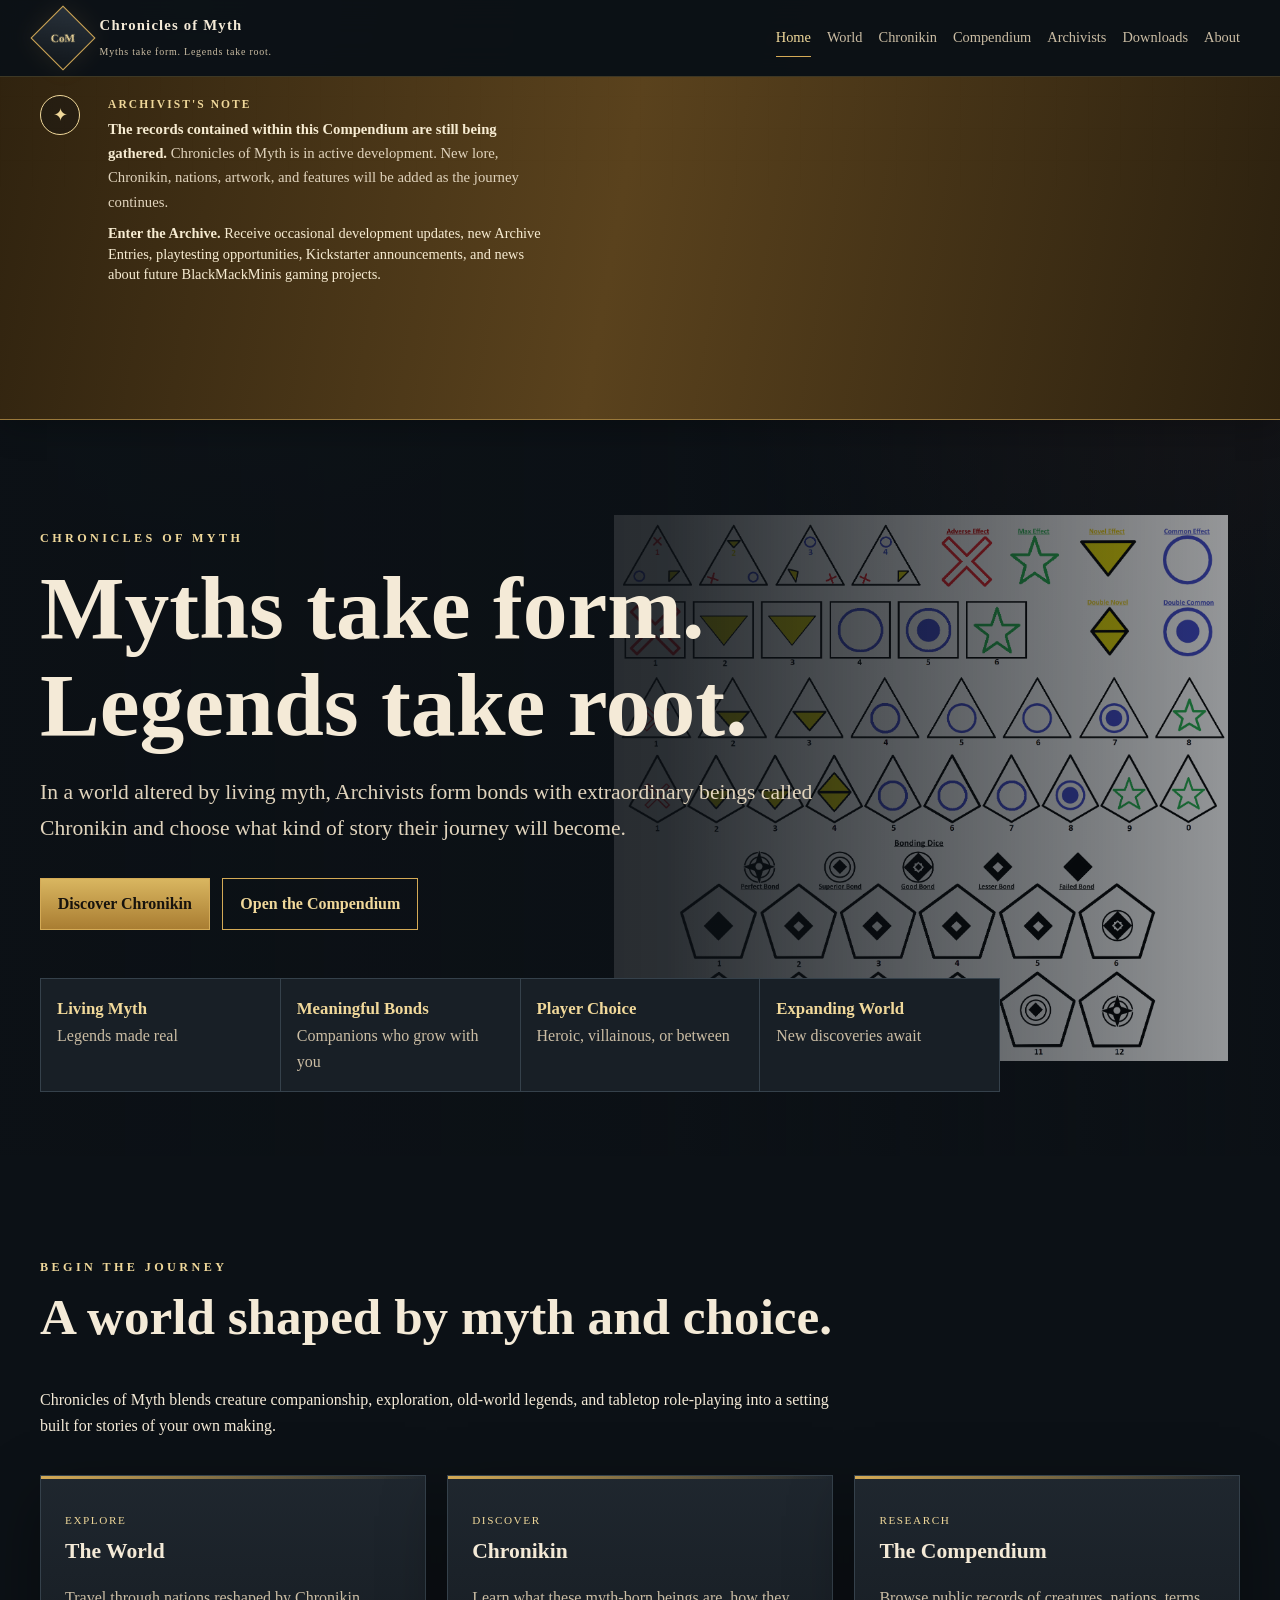
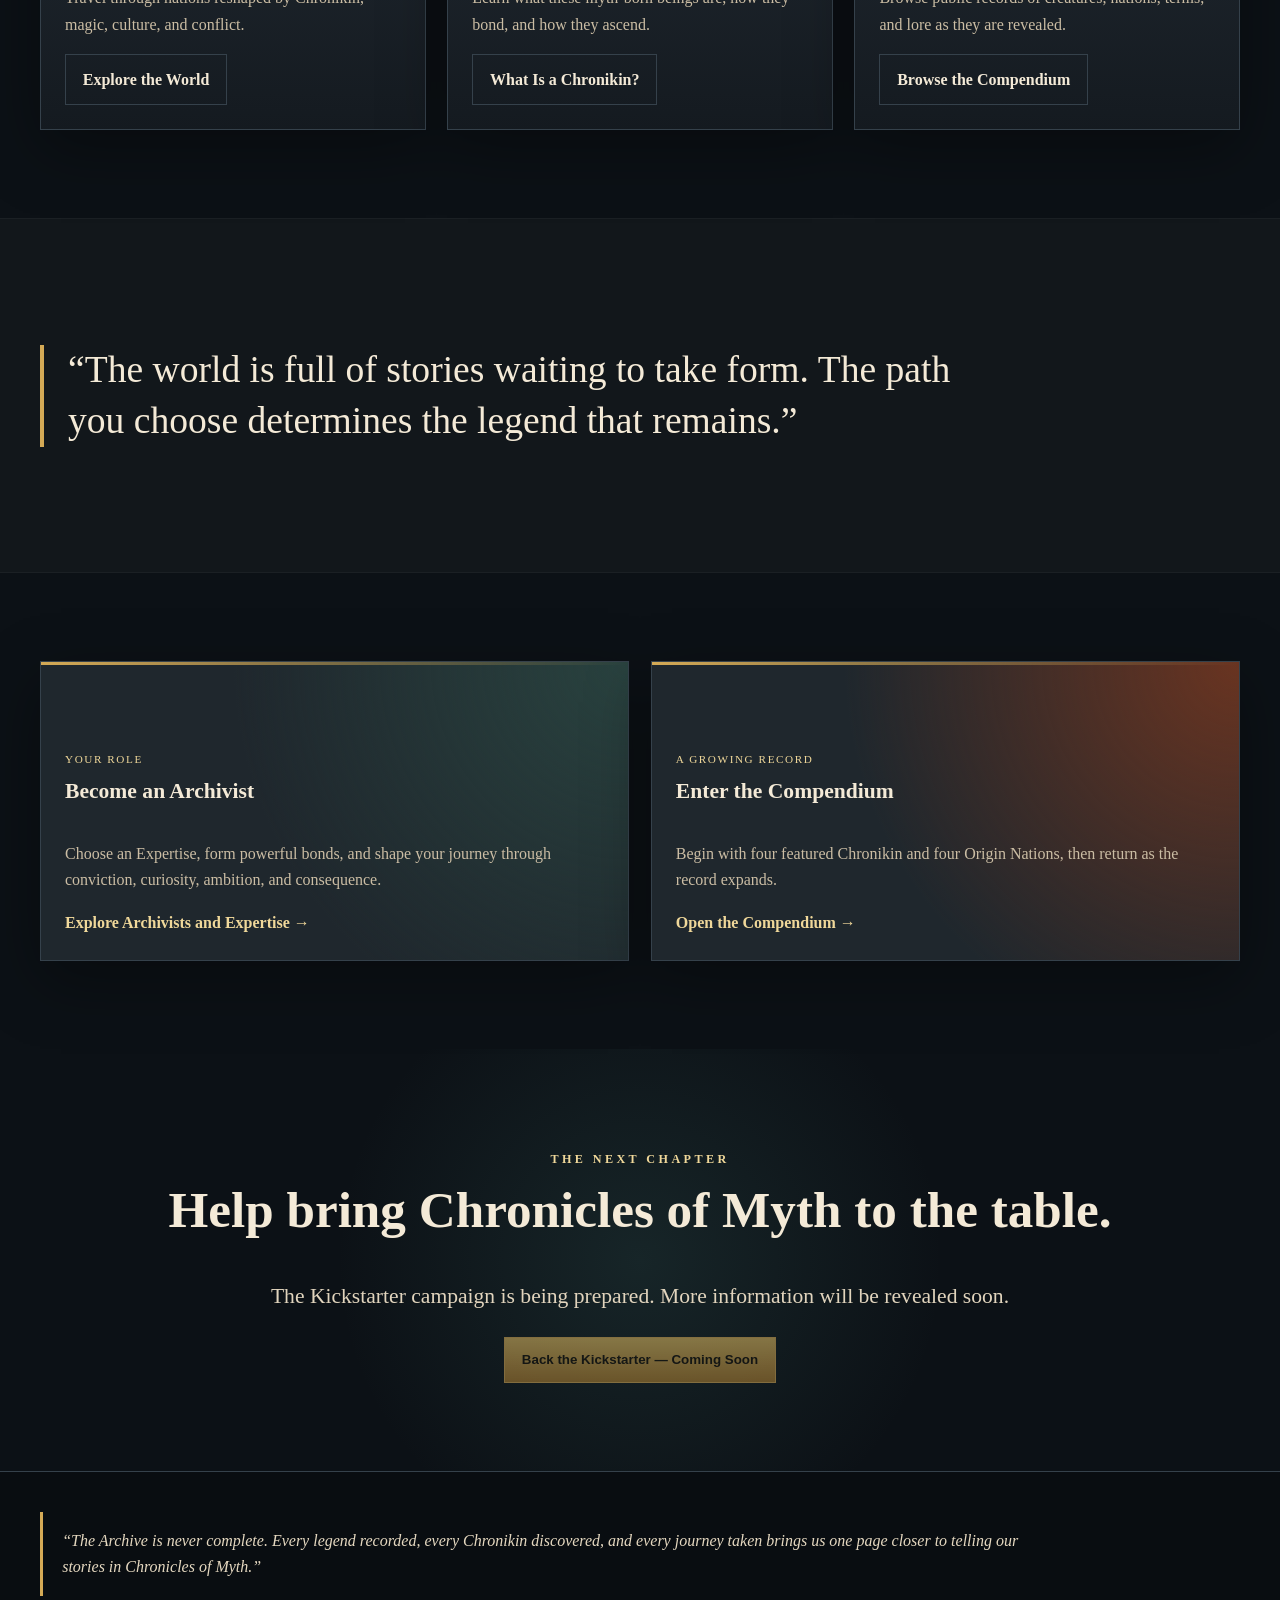
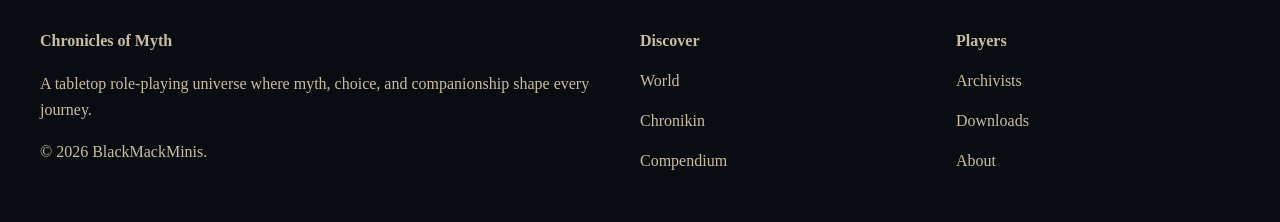
==== commit f90f0a64: "Used iFrame for form" ====
--- a/index.html
+++ b/index.html
@@ -1,4 +1,4 @@
-<!doctype html><html lang="en"><head><meta charset="utf-8"><meta name="viewport" content="width=device-width,initial-scale=1"><title>Home | Chronicles of Myth</title><meta name="description" content="The official website for Chronicles of Myth, an original tabletop role-playing universe."><link rel="stylesheet" href="style.css?v=12"><!-- Google tag (gtag.js) -->
+<!doctype html><html lang="en"><head><meta charset="utf-8"><meta name="viewport" content="width=device-width,initial-scale=1"><title>Home | Chronicles of Myth</title><meta name="description" content="The official website for Chronicles of Myth, an original tabletop role-playing universe."><link rel="stylesheet" href="style.css?v=13"><!-- Google tag (gtag.js) -->
 <script async src="https://www.googletagmanager.com/gtag/js?id=G-MPSNL316FH"></script>
 <script>
   window.dataLayer = window.dataLayer || [];
@@ -8,62 +8,9 @@
 </script></head><body><header class="site-header"><div class="container nav">
 <a class="brand" href="index.html" aria-label="Chronicles of Myth home"><span class="brand-mark"><span>CoM</span></span><span class="brand-copy"><strong>Chronicles of Myth</strong><small>Myths take form. Legends take root.</small></span></a>
 <button class="menu-button" aria-expanded="false" aria-controls="primary-nav">Menu</button><nav id="primary-nav" class="nav-links" aria-label="Primary navigation"><a href="index.html" aria-current="page" class="active">Home</a><a href="world.html">World</a><a href="chronikin.html">Chronikin</a><a href="compendium.html">Compendium</a><a href="archivists.html">Archivists</a><a href="downloads.html">Downloads</a><a href="about.html">About</a></nav></div></header>
-<aside class="development-banner development-banner--signup" aria-label="Development notice and mailing list signup" id="join-archive"><div class="container development-inner development-inner--signup"><div class="seal" aria-hidden="true">✦</div><div class="development-copy"><p class="banner-title">Archivist's Note</p><p><strong>The records contained within this Compendium are still being gathered.</strong> <span>Chronicles of Myth is in active development. New lore, Chronikin, nations, artwork, and features will be added as the journey continues.</span></p><div class="archive-signup-intro"><strong>Enter the Archive.</strong> Receive occasional development updates, new Archive Entries, playtesting opportunities, Kickstarter announcements, and news about future BlackMackMinis gaming projects.</div></div><div class="archive-signup-wrap"><div id="error-message" class="sib-form-message-panel archive-form-message archive-form-message--error"><div class="sib-form-message-panel__text"><span class="sib-form-message-panel__inner-text">Your subscription could not be saved. Please try again.</span></div></div><div id="success-message" class="sib-form-message-panel archive-form-message archive-form-message--success"><div class="sib-form-message-panel__text"><span class="sib-form-message-panel__inner-text">Check your email to confirm your place in the Archive.</span></div></div><form id="sib-form" class="archive-signup-form" method="POST" action="https://25b09d12.sibforms.com/serve/[base64]" data-type="subscription">
-  <div class="archive-signup-fields">
-    <div class="sib-input archive-field">
-      <div class="form__entry entry_block">
-        <div class="form__label-row">
-          <label class="entry__label" for="FIRSTNAME">First name <span>(optional)</span></label>
-          <div class="entry__field"><input class="input" maxlength="200" type="text" id="FIRSTNAME" name="FIRSTNAME" autocomplete="given-name" placeholder="First name"></div>
-        </div>
-        <label class="entry__error entry__error--primary"></label>
-      </div>
-    </div>
-    <div class="sib-input archive-field archive-field--email">
-      <div class="form__entry entry_block">
-        <div class="form__label-row">
-          <label class="entry__label" for="EMAIL" data-required="*">Email address</label>
-          <div class="entry__field"><input class="input" type="email" id="EMAIL" name="EMAIL" autocomplete="email" placeholder="you@example.com" data-required="true" required></div>
-        </div>
-        <label class="entry__error entry__error--primary"></label>
-      </div>
-    </div>
-    <button class="button archive-submit sib-form-block__button sib-form-block__button-with-loader" form="sib-form" type="submit">
-      <svg class="icon clickable__icon progress-indicator__icon sib-hide-loader-icon" viewBox="0 0 512 512" aria-hidden="true"><path d="M460.116 373.846l-20.823-12.022c-5.541-3.199-7.54-10.159-4.663-15.874 30.137-59.886 28.343-131.652-5.386-189.946-33.641-58.394-94.896-95.833-161.827-99.676C261.028 55.961 256 50.751 256 44.352V20.309c0-6.904 5.808-12.337 12.703-11.982 83.556 4.306 160.163 50.864 202.11 123.677 42.063 72.696 44.079 162.316 6.031 236.832-3.14 6.148-10.75 8.461-16.728 5.01z"/></svg>
-      Enter the Archive
-    </button>
-  </div>
-  <div class="sib-optin">
-    <div class="form__entry entry_mcq">
-      <div class="form__label-row">
-        <div class="entry__choice">
-          <label class="archive-consent">
-            <input type="checkbox" class="input_replaced" value="1" id="OPT_IN" name="OPT_IN" required>
-            <span class="checkbox checkbox_tick_positive"></span>
-            <span>I agree to receive occasional email updates from BlackMackMinis about Chronicles of Myth and future gaming projects.</span>
-          </label>
-        </div>
-      </div>
-      <label class="entry__error entry__error--primary"></label>
-    </div>
-  </div>
-  <p class="archive-privacy">BlackMackMinis will not sell, rent, or share your email address for third-party advertising. Your information will only be used for Chronicles of Myth and future BlackMackMinis gaming projects. You may unsubscribe at any time.</p>
-  <input type="text" name="email_address_check" value="" class="input--hidden" tabindex="-1" autocomplete="off">
-  <input type="hidden" name="locale" value="en">
-</form></div></div></aside><main>
+<aside class="development-banner development-banner--signup" aria-label="Development notice and mailing list signup" id="join-archive"><div class="container development-inner development-inner--signup"><div class="seal" aria-hidden="true">✦</div><div class="development-copy"><p class="banner-title">Archivist's Note</p><p><strong>The records contained within this Compendium are still being gathered.</strong> <span>Chronicles of Myth is in active development. New lore, Chronikin, nations, artwork, and features will be added as the journey continues.</span></p><div class="archive-signup-intro"><strong>Enter the Archive.</strong> Receive occasional development updates, new Archive Entries, playtesting opportunities, Kickstarter announcements, and news about future BlackMackMinis gaming projects.</div></div><div class="archive-iframe-wrap"><iframe class="archive-signup-iframe" title="Join the Chronicles of Myth mailing list" width="540" height="305" src="https://25b09d12.sibforms.com/v2/serve/[base64]" frameborder="0" scrolling="auto" loading="lazy"></iframe></div></div></aside><main>
 <section class="hero"><div class="container hero-copy"><p class="eyebrow">Chronicles of Myth</p><h1>Myths take form.<br>Legends take root.</h1><p class="lead">In a world altered by living myth, Archivists form bonds with extraordinary beings called Chronikin and choose what kind of story their journey will become.</p><div class="hero-actions"><a class="button" href="chronikin.html">Discover Chronikin</a><a class="button secondary" href="compendium.html">Open the Compendium</a></div><div class="stat-strip"><div class="stat"><strong>Living Myth</strong><span>Legends made real</span></div><div class="stat"><strong>Meaningful Bonds</strong><span>Companions who grow with you</span></div><div class="stat"><strong>Player Choice</strong><span>Heroic, villainous, or between</span></div><div class="stat"><strong>Expanding World</strong><span>New discoveries await</span></div></div></div></section>
 <section class="section"><div class="container"><div class="section-heading"><p class="eyebrow">Begin the journey</p><h2>A world shaped by myth and choice.</h2><p>Chronicles of Myth blends creature companionship, exploration, old-world legends, and tabletop role-playing into a setting built for stories of your own making.</p></div><div class="grid-3"><article class="card"><p class="kicker">Explore</p><h3>The World</h3><p>Travel through nations reshaped by Chronikin, magic, culture, and conflict.</p><a class="button ghost" href="world.html">Explore the World</a></article><article class="card"><p class="kicker">Discover</p><h3>Chronikin</h3><p>Learn what these myth-born beings are, how they bond, and how they ascend.</p><a class="button ghost" href="chronikin.html">What Is a Chronikin?</a></article><article class="card"><p class="kicker">Research</p><h3>The Compendium</h3><p>Browse public records of creatures, nations, terms, and lore as they are revealed.</p><a class="button ghost" href="compendium.html">Browse the Compendium</a></article></div></div></section>
 <section class="section alt"><div class="container"><p class="quote">“The world is full of stories waiting to take form. The path you choose determines the legend that remains.”</p></div></section>
 <section class="section"><div class="container grid-2"><article class="card feature-card core"><p class="kicker">Your role</p><h3>Become an Archivist</h3><p>Choose an Expertise, form powerful bonds, and shape your journey through conviction, curiosity, ambition, and consequence.</p><a class="text-link" href="archivists.html">Explore Archivists and Expertise →</a></article><article class="card feature-card skirmish"><p class="kicker">A growing record</p><h3>Enter the Compendium</h3><p>Begin with four featured Chronikin and four Origin Nations, then return as the record expands.</p><a class="text-link" href="compendium.html">Open the Compendium →</a></article></div></section>
-<section class="section kickstarter"><div class="container center"><p class="eyebrow">The next chapter</p><h2>Help bring Chronicles of Myth to the table.</h2><p class="lead centered">The Kickstarter campaign is being prepared. More information will be revealed soon.</p><button class="button disabled" type="button" disabled>Back the Kickstarter — Coming Soon</button></div></section></main><footer><div class="container"><blockquote class="archive-motto">“The Archive is never complete. Every legend recorded, every Chronikin discovered, and every journey taken brings us one page closer to telling our stories in Chronicles of Myth.”</blockquote><div class="footer-grid"><div><strong>Chronicles of Myth</strong><p class="small">A tabletop role-playing universe where myth, choice, and companionship shape every journey.</p><p class="small">© <span data-year></span> BlackMackMinis.</p></div><div class="footer-links"><strong>Discover</strong><a href="world.html">World</a><a href="chronikin.html">Chronikin</a><a href="compendium.html">Compendium</a></div><div class="footer-links"><strong>Players</strong><a href="archivists.html">Archivists</a><a href="downloads.html">Downloads</a><a href="about.html">About</a></div></div></div></footer><script>
-window.REQUIRED_CODE_ERROR_MESSAGE='Please choose a country code';
-window.LOCALE='en';
-window.EMAIL_INVALID_MESSAGE=window.SMS_INVALID_MESSAGE='The information provided is invalid. Please review the field format and try again.';
-window.REQUIRED_ERROR_MESSAGE='This field cannot be left blank.';
-window.GENERIC_INVALID_MESSAGE='The information provided is invalid. Please review the field format and try again.';
-window.INVALID_NUMBER='The information provided is invalid. Please review the field format and try again.';
-window.INVALID_DATE='Please enter a valid date';
-window.REQUIRED_MULTISELECT_MESSAGE='Please select at least 1 option';
-window.translation={common:{selectedList:'{quantity} list selected',selectedLists:'{quantity} lists selected',selectedOption:'{quantity} selected',selectedOptions:'{quantity} selected'}};
-var AUTOHIDE=Boolean(0);
-</script><script defer src="https://sibforms.com/forms/end-form/build/main.js"></script><script src="script.js"></script></body></html>
+<section class="section kickstarter"><div class="container center"><p class="eyebrow">The next chapter</p><h2>Help bring Chronicles of Myth to the table.</h2><p class="lead centered">The Kickstarter campaign is being prepared. More information will be revealed soon.</p><button class="button disabled" type="button" disabled>Back the Kickstarter — Coming Soon</button></div></section></main><footer><div class="container"><blockquote class="archive-motto">“The Archive is never complete. Every legend recorded, every Chronikin discovered, and every journey taken brings us one page closer to telling our stories in Chronicles of Myth.”</blockquote><div class="footer-grid"><div><strong>Chronicles of Myth</strong><p class="small">A tabletop role-playing universe where myth, choice, and companionship shape every journey.</p><p class="small">© <span data-year></span> BlackMackMinis.</p></div><div class="footer-links"><strong>Discover</strong><a href="world.html">World</a><a href="chronikin.html">Chronikin</a><a href="compendium.html">Compendium</a></div><div class="footer-links"><strong>Players</strong><a href="archivists.html">Archivists</a><a href="downloads.html">Downloads</a><a href="about.html">About</a></div></div></div></footer><script src="script.js"></script></body></html>
--- a/style.css
+++ b/style.css
@@ -7,38 +7,18 @@
 @media(max-width:640px){.grid-2,.grid-3,.stat-strip,.footer-grid,.glossary-grid,.aspect-grid,.pending-grid{grid-template-columns:1fr}.hero{min-height:auto;padding-top:5rem}.hero:after{background:linear-gradient(rgba(12,17,22,.86),rgba(12,17,22,.98)),url("assets/palitaur.png") center top/cover no-repeat}h1{font-size:3rem}.section{padding:4rem 0}.development-banner span{display:block;margin-top:.2rem}.development-inner{align-items:start}.download{align-items:flex-start;flex-direction:column}.brand-copy small{display:none}.map-frame{min-height:380px}.featured-entry .art-placeholder{min-height:240px}}
 
 @media(max-width:640px){.founders-photo-section{padding-top:1rem;padding-bottom:3rem}.parchment-photo{padding:.8rem .8rem .9rem}.parchment-photo:before{inset:.35rem}.parchment-photo figcaption{font-size:.88rem}}
+
 /* Archive mailing list */
 .development-banner--signup{background:linear-gradient(100deg,#30230f,#5a421d 48%,#2c210f);overflow:hidden}
-.development-inner--signup{display:grid;grid-template-columns:48px minmax(0,.9fr) minmax(0,1.35fr);gap:1.25rem;padding:1.15rem 0;align-items:start}
-.development-copy,.archive-signup-wrap,.archive-signup-form,.archive-signup-fields,.archive-field{min-width:0}
-.development-copy>p{margin:0}.archive-signup-intro{margin-top:.55rem;color:#f7ecd2;font-size:.9rem;line-height:1.45}
-.archive-signup-form{display:block;width:100%;margin:0;padding:0;background:transparent;border:0;font-family:Georgia,"Times New Roman",serif}
-.archive-signup-fields{display:grid;grid-template-columns:minmax(130px,.6fr) minmax(220px,1fr) max-content;gap:.65rem;align-items:end;width:100%}
-.archive-field{display:block;width:100%}.archive-field label{display:block;width:auto;margin:0 0 .25rem;color:var(--gold2);font-size:.7rem;line-height:1.25;font-weight:700;letter-spacing:.08em;text-transform:uppercase;white-space:normal}
-.archive-field label span{color:#d9c9ab;font-weight:400;letter-spacing:0;text-transform:none}
-.archive-field input{display:block;width:100%;max-width:none;min-width:0;height:44px;margin:0;border:1px solid rgba(240,216,154,.55);border-radius:0;background:rgba(12,17,22,.72);color:#fff;padding:.65rem .75rem;font:400 .95rem/1.2 Georgia,"Times New Roman",serif;appearance:none}
-.archive-field input::placeholder{color:#b9aa91}.archive-field input:focus{outline:2px solid var(--gold2);outline-offset:1px}
-.archive-submit{display:inline-flex;width:auto;min-width:165px;min-height:44px;height:44px;margin:0;padding:.65rem 1rem;white-space:nowrap;line-height:1.1;border-radius:0;font-family:Georgia,"Times New Roman",serif;font-size:.9rem;text-align:center}
-.archive-consent{display:flex;width:100%;gap:.55rem;align-items:flex-start;margin:.7rem 0 0;color:#f4ead7;font-size:.78rem;line-height:1.4;cursor:pointer}
-.archive-consent input{flex:0 0 auto;width:16px;height:16px;margin:.12rem 0 0;accent-color:#d4aa56}.archive-consent span{display:block;min-width:0}
-.archive-privacy{display:block;width:100%;max-width:none;margin:.4rem 0 0!important;color:#dfd1b8!important;font-size:.7rem!important;line-height:1.4!important;font-style:italic}
-.sib-form-message-panel{display:none}.archive-form-message{width:100%;max-width:none!important;margin:0 0 .65rem!important;padding:.65rem .8rem!important;border:1px solid!important;border-radius:0!important;font-family:Georgia,"Times New Roman",serif!important;font-size:.85rem!important;line-height:1.35!important}
-.archive-form-message--error{color:#ffd9d9!important;background:rgba(102,29,29,.72)!important;border-color:#d86b6b!important}.archive-form-message--success{color:#e7ffe8!important;background:rgba(8,82,41,.72)!important;border-color:#5ebd7c!important}
-.archive-validation{display:block;width:100%;color:#ffd9d9;font-size:.75rem;line-height:1.3;margin-top:.35rem}.input--hidden{position:absolute!important;left:-9999px!important;width:1px!important;height:1px!important;opacity:0!important}
-.development-inner--compact{grid-template-columns:40px minmax(0,1fr) auto;gap:1rem}.archive-banner-link{align-self:center;color:var(--gold2);font-weight:700;text-decoration:none;white-space:nowrap;border-bottom:1px solid rgba(240,216,154,.55)}.archive-banner-link:hover{color:#fff;border-color:#fff}
-@media(max-width:1050px){.development-inner--signup{grid-template-columns:42px minmax(0,1fr)}.archive-signup-wrap{grid-column:2}.archive-signup-fields{grid-template-columns:minmax(130px,.65fr) minmax(220px,1fr) max-content}}
-@media(max-width:760px){.archive-signup-fields{grid-template-columns:minmax(0,1fr) minmax(0,1fr)}.archive-submit{grid-column:1/-1;width:100%}.development-inner--compact{grid-template-columns:38px minmax(0,1fr)}.archive-banner-link{grid-column:2;justify-self:start;margin-top:.15rem}}
-@media(max-width:520px){.development-inner--signup{grid-template-columns:34px minmax(0,1fr);gap:.75rem}.archive-signup-fields{grid-template-columns:minmax(0,1fr)}.archive-submit{grid-column:auto;width:100%}.development-inner--compact{grid-template-columns:34px minmax(0,1fr)}}
-
-.archive-submit-frame{position:absolute;width:1px;height:1px;border:0;opacity:0;pointer-events:none}.archive-submit:disabled{opacity:.72;cursor:wait}
-
-/* Brevo functional markup, styled by the site */
-.archive-signup-form .sib-input,.archive-signup-form .sib-optin,.archive-signup-form .form__entry,.archive-signup-form .form__label-row,.archive-signup-form .entry__field{margin:0!important;padding:0!important;background:transparent!important;border:0!important;width:100%!important;max-width:none!important}
-.archive-signup-form .entry__label{display:block!important;margin:0 0 .3rem!important;padding:0!important;color:#f7ecd2!important;font-family:Georgia,"Times New Roman",serif!important;font-size:.78rem!important;font-weight:700!important;line-height:1.2!important}
-.archive-signup-form .entry__field input{width:100%!important;min-width:0!important}
-.archive-signup-form .entry__error{display:block;min-height:0;margin:.2rem 0 0!important;padding:0!important;background:transparent!important;border:0!important;color:#ffd3cc!important;font-family:Georgia,"Times New Roman",serif!important;font-size:.72rem!important;line-height:1.25!important}
-.archive-signup-form .sib-optin{margin-top:.65rem!important}
-.archive-signup-form .entry__choice label{width:100%!important}
-.archive-signup-form .checkbox{flex:0 0 auto!important}
-.archive-submit .icon{width:16px;height:16px;fill:currentColor;margin-right:.4rem}
-.sib-form-message-panel{width:100%!important}
+.development-inner--signup{display:grid;grid-template-columns:48px minmax(0,.9fr) minmax(320px,1.35fr);gap:1.25rem;padding:1.15rem 0;align-items:start}
+.development-copy,.archive-iframe-wrap{min-width:0}
+.development-copy>p{margin:0}
+.archive-signup-intro{margin-top:.55rem;color:#f7ecd2;font-size:.9rem;line-height:1.45}
+.archive-iframe-wrap{width:100%;display:flex;justify-content:center;align-items:flex-start;overflow:hidden}
+.archive-signup-iframe{display:block;width:100%;max-width:540px;height:305px;margin:0;border:0;background:transparent}
+.development-inner--compact{grid-template-columns:40px minmax(0,1fr) auto;gap:1rem}
+.archive-banner-link{align-self:center;color:var(--gold2);font-weight:700;text-decoration:none;white-space:nowrap;border-bottom:1px solid rgba(240,216,154,.55)}
+.archive-banner-link:hover{color:#fff;border-color:#fff}
+@media(max-width:1050px){.development-inner--signup{grid-template-columns:42px minmax(0,1fr)}.archive-iframe-wrap{grid-column:2;justify-content:flex-start}}
+@media(max-width:760px){.development-inner--compact{grid-template-columns:38px minmax(0,1fr)}.archive-banner-link{grid-column:2;justify-self:start;margin-top:.15rem}}
+@media(max-width:520px){.development-inner--signup{grid-template-columns:34px minmax(0,1fr);gap:.75rem}.archive-iframe-wrap{grid-column:1/-1}.archive-signup-iframe{max-width:100%;height:330px}.development-inner--compact{grid-template-columns:34px minmax(0,1fr)}}
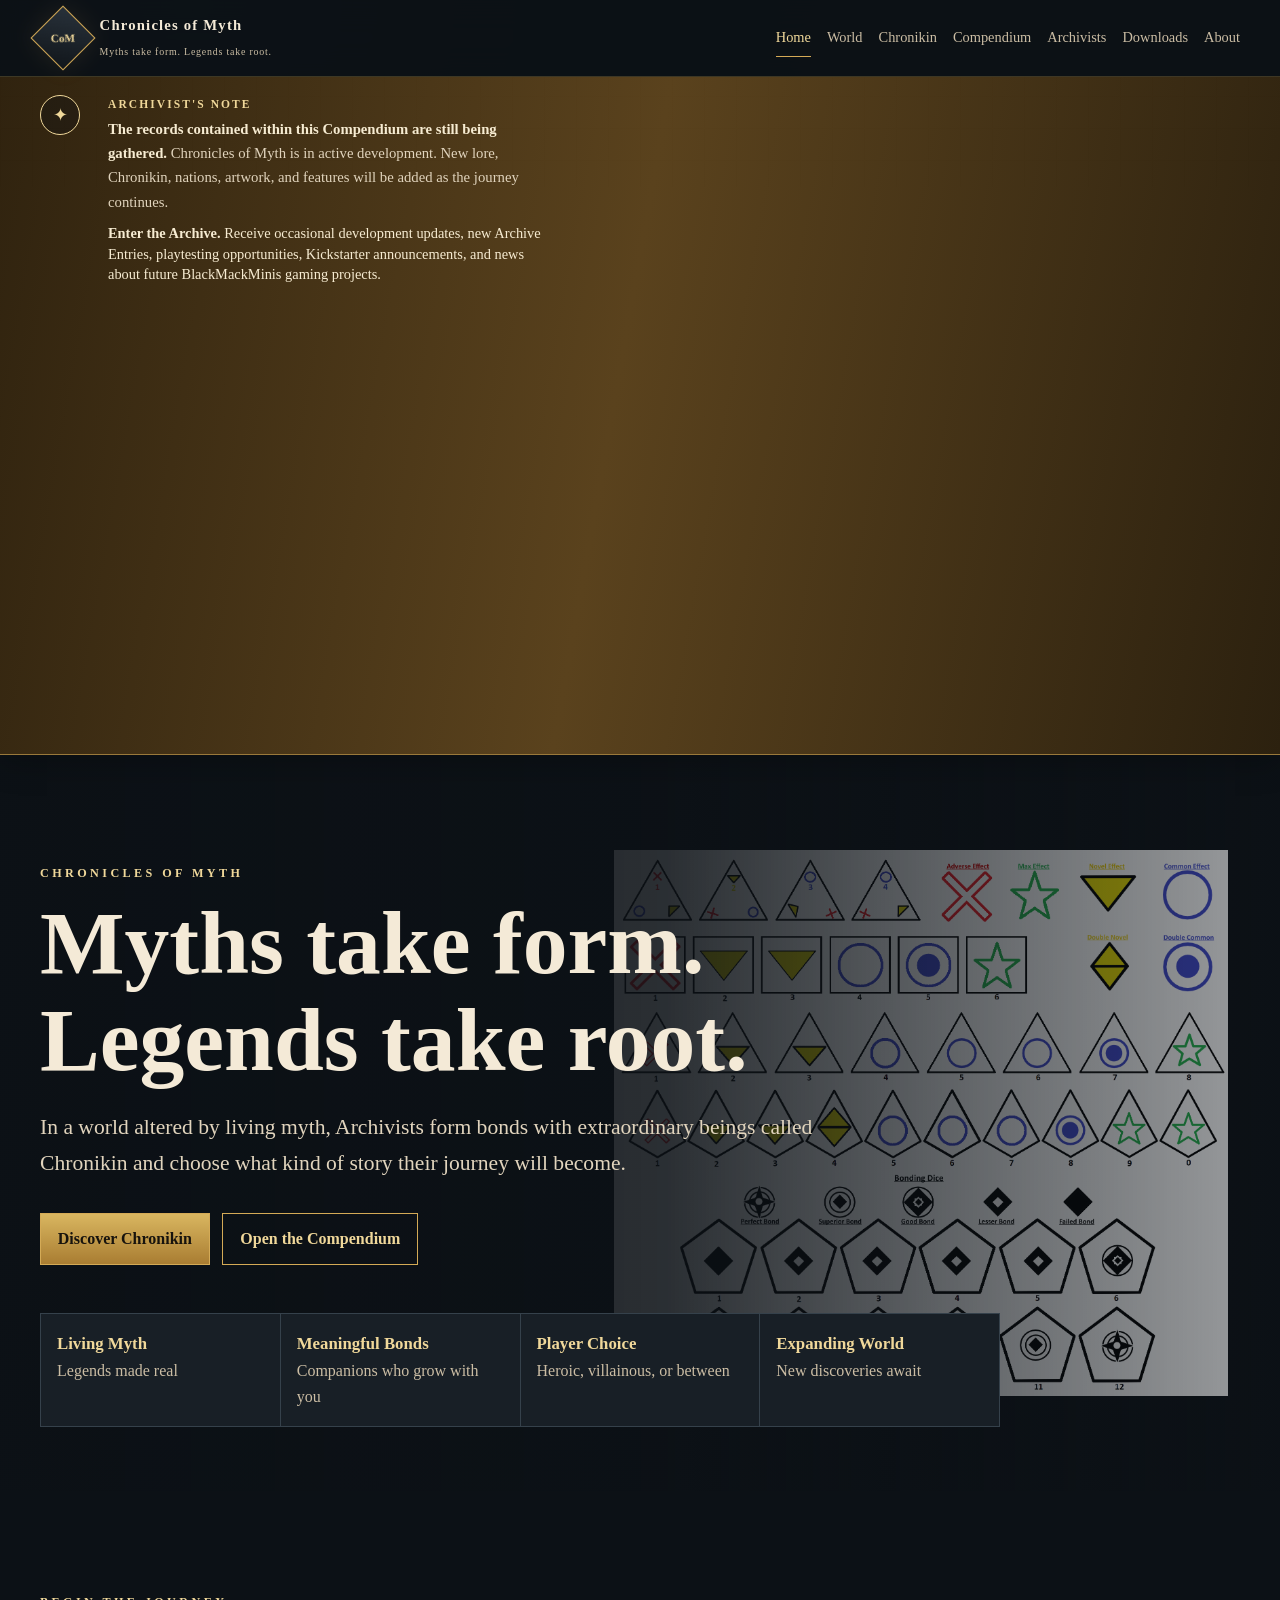
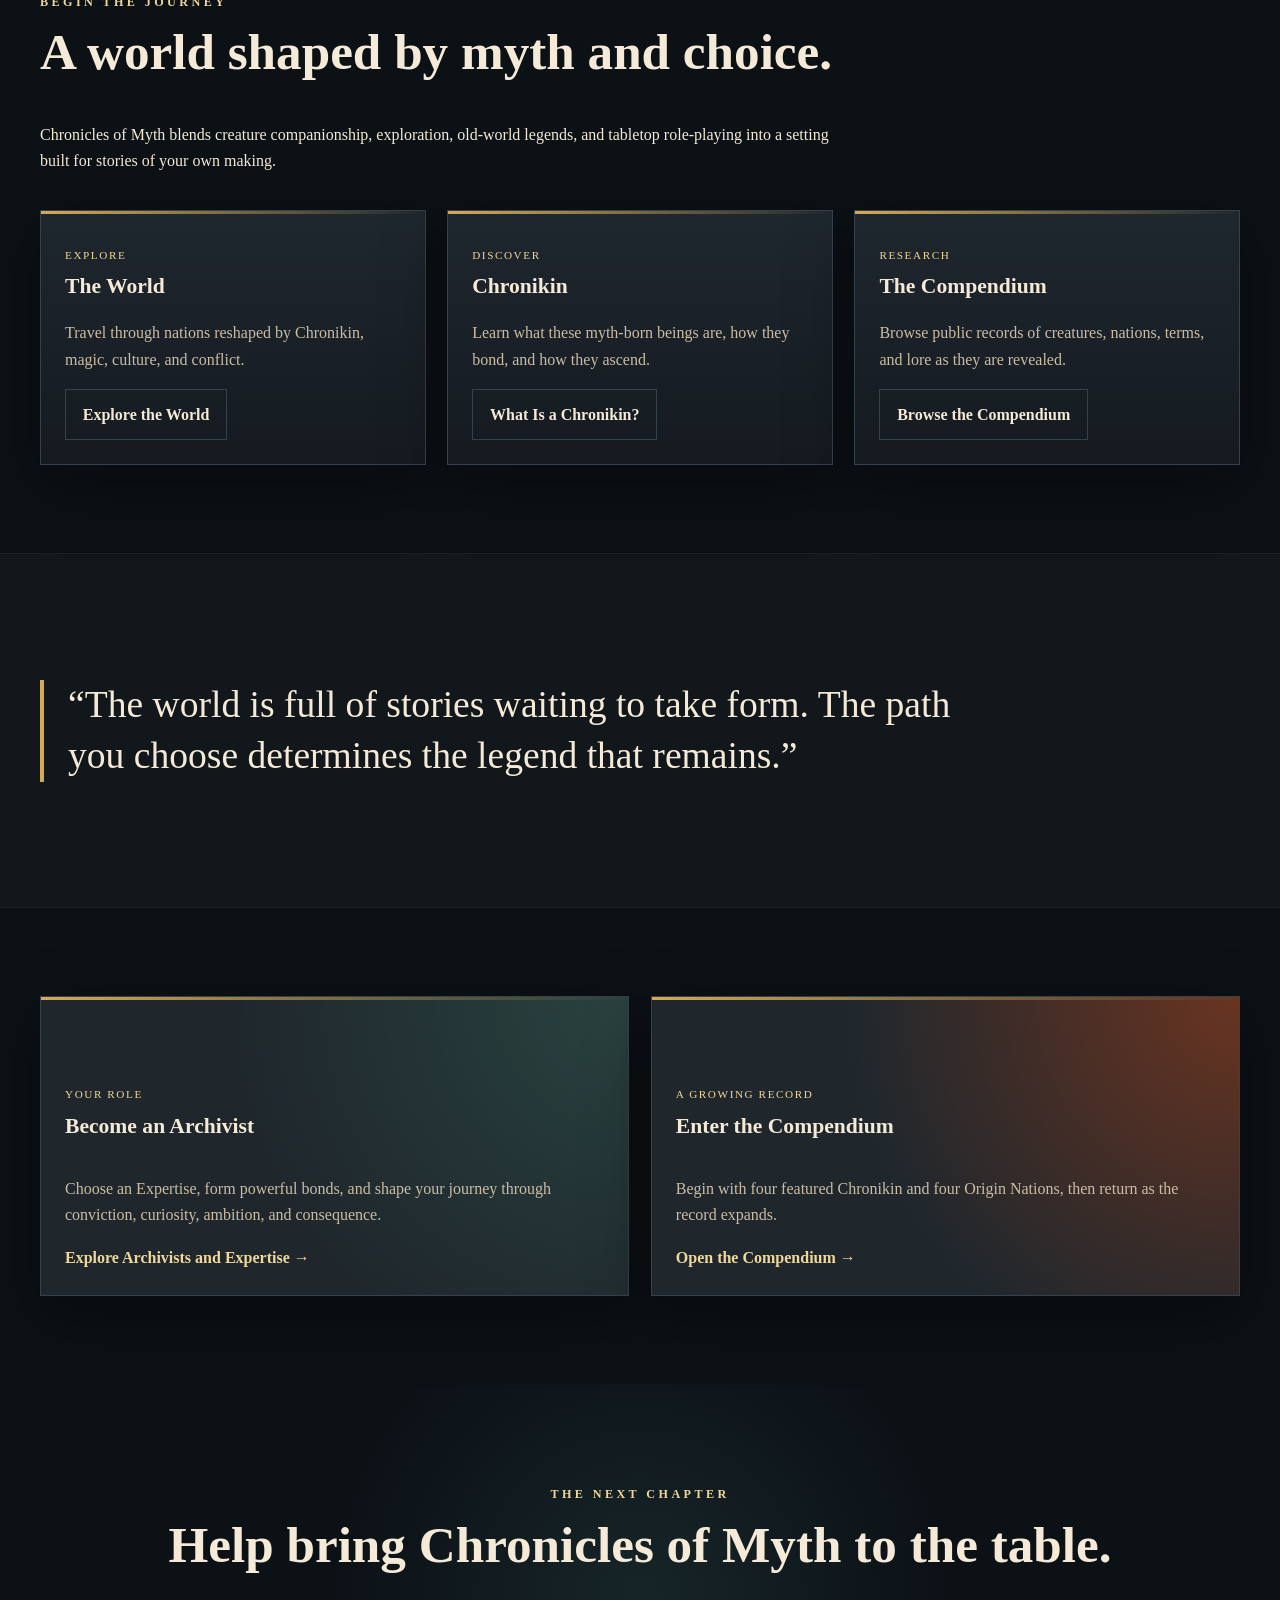
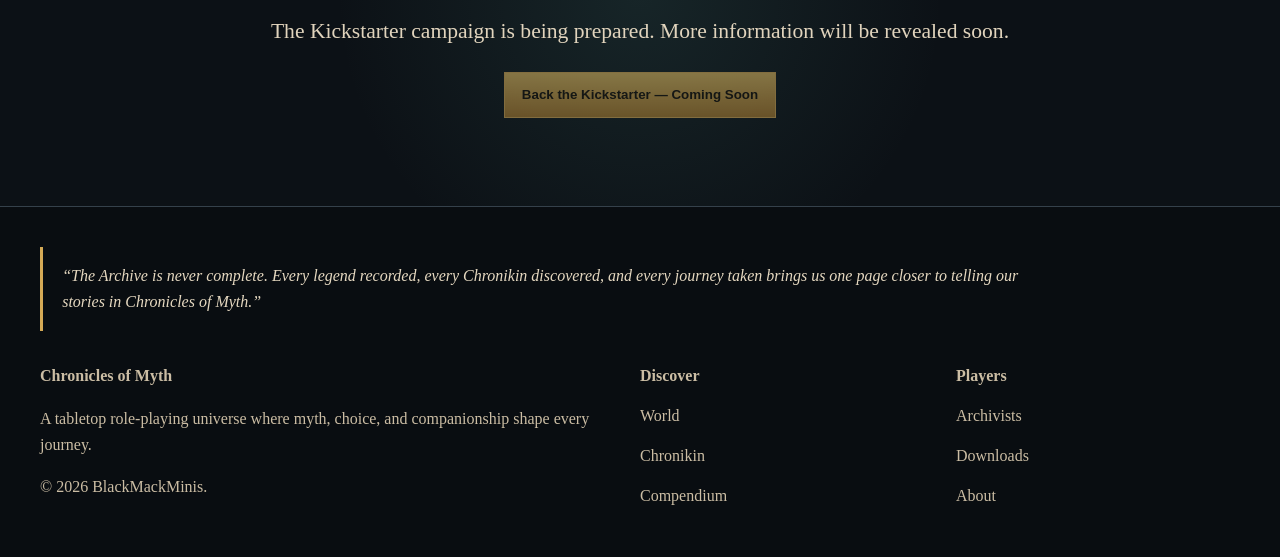
==== commit 09007f27: "Add files via upload" ====
--- a/index.html
+++ b/index.html
@@ -1,4 +1,4 @@
-<!doctype html><html lang="en"><head><meta charset="utf-8"><meta name="viewport" content="width=device-width,initial-scale=1"><title>Home | Chronicles of Myth</title><meta name="description" content="The official website for Chronicles of Myth, an original tabletop role-playing universe."><link rel="stylesheet" href="style.css?v=13"><!-- Google tag (gtag.js) -->
+<!doctype html><html lang="en"><head><meta charset="utf-8"><meta name="viewport" content="width=device-width,initial-scale=1"><title>Home | Chronicles of Myth</title><meta name="description" content="The official website for Chronicles of Myth, an original tabletop role-playing universe."><link rel="stylesheet" href="style.css?v=15"><!-- Google tag (gtag.js) -->
 <script async src="https://www.googletagmanager.com/gtag/js?id=G-MPSNL316FH"></script>
 <script>
   window.dataLayer = window.dataLayer || [];
@@ -8,7 +8,7 @@
 </script></head><body><header class="site-header"><div class="container nav">
 <a class="brand" href="index.html" aria-label="Chronicles of Myth home"><span class="brand-mark"><span>CoM</span></span><span class="brand-copy"><strong>Chronicles of Myth</strong><small>Myths take form. Legends take root.</small></span></a>
 <button class="menu-button" aria-expanded="false" aria-controls="primary-nav">Menu</button><nav id="primary-nav" class="nav-links" aria-label="Primary navigation"><a href="index.html" aria-current="page" class="active">Home</a><a href="world.html">World</a><a href="chronikin.html">Chronikin</a><a href="compendium.html">Compendium</a><a href="archivists.html">Archivists</a><a href="downloads.html">Downloads</a><a href="about.html">About</a></nav></div></header>
-<aside class="development-banner development-banner--signup" aria-label="Development notice and mailing list signup" id="join-archive"><div class="container development-inner development-inner--signup"><div class="seal" aria-hidden="true">✦</div><div class="development-copy"><p class="banner-title">Archivist's Note</p><p><strong>The records contained within this Compendium are still being gathered.</strong> <span>Chronicles of Myth is in active development. New lore, Chronikin, nations, artwork, and features will be added as the journey continues.</span></p><div class="archive-signup-intro"><strong>Enter the Archive.</strong> Receive occasional development updates, new Archive Entries, playtesting opportunities, Kickstarter announcements, and news about future BlackMackMinis gaming projects.</div></div><div class="archive-iframe-wrap"><iframe class="archive-signup-iframe" title="Join the Chronicles of Myth mailing list" width="540" height="305" src="https://25b09d12.sibforms.com/v2/serve/[base64]" frameborder="0" scrolling="auto" loading="lazy"></iframe></div></div></aside><main>
+<aside class="development-banner development-banner--signup" aria-label="Development notice and mailing list signup" id="join-archive"><div class="container development-inner development-inner--signup"><div class="seal" aria-hidden="true">✦</div><div class="development-copy"><p class="banner-title">Archivist's Note</p><p><strong>The records contained within this Compendium are still being gathered.</strong> <span>Chronicles of Myth is in active development. New lore, Chronikin, nations, artwork, and features will be added as the journey continues.</span></p><div class="archive-signup-intro"><strong>Enter the Archive.</strong> Receive occasional development updates, new Archive Entries, playtesting opportunities, Kickstarter announcements, and news about future BlackMackMinis gaming projects.</div></div><div class="archive-iframe-wrap"><iframe class="archive-signup-iframe" title="Join the Chronicles of Myth mailing list" width="540" height="640" src="https://25b09d12.sibforms.com/v2/serve/[base64]" frameborder="0" scrolling="no" loading="lazy"></iframe></div></div></aside><main>
 <section class="hero"><div class="container hero-copy"><p class="eyebrow">Chronicles of Myth</p><h1>Myths take form.<br>Legends take root.</h1><p class="lead">In a world altered by living myth, Archivists form bonds with extraordinary beings called Chronikin and choose what kind of story their journey will become.</p><div class="hero-actions"><a class="button" href="chronikin.html">Discover Chronikin</a><a class="button secondary" href="compendium.html">Open the Compendium</a></div><div class="stat-strip"><div class="stat"><strong>Living Myth</strong><span>Legends made real</span></div><div class="stat"><strong>Meaningful Bonds</strong><span>Companions who grow with you</span></div><div class="stat"><strong>Player Choice</strong><span>Heroic, villainous, or between</span></div><div class="stat"><strong>Expanding World</strong><span>New discoveries await</span></div></div></div></section>
 <section class="section"><div class="container"><div class="section-heading"><p class="eyebrow">Begin the journey</p><h2>A world shaped by myth and choice.</h2><p>Chronicles of Myth blends creature companionship, exploration, old-world legends, and tabletop role-playing into a setting built for stories of your own making.</p></div><div class="grid-3"><article class="card"><p class="kicker">Explore</p><h3>The World</h3><p>Travel through nations reshaped by Chronikin, magic, culture, and conflict.</p><a class="button ghost" href="world.html">Explore the World</a></article><article class="card"><p class="kicker">Discover</p><h3>Chronikin</h3><p>Learn what these myth-born beings are, how they bond, and how they ascend.</p><a class="button ghost" href="chronikin.html">What Is a Chronikin?</a></article><article class="card"><p class="kicker">Research</p><h3>The Compendium</h3><p>Browse public records of creatures, nations, terms, and lore as they are revealed.</p><a class="button ghost" href="compendium.html">Browse the Compendium</a></article></div></div></section>
 <section class="section alt"><div class="container"><p class="quote">“The world is full of stories waiting to take form. The path you choose determines the legend that remains.”</p></div></section>
--- a/style.css
+++ b/style.css
@@ -15,10 +15,43 @@
 .development-copy>p{margin:0}
 .archive-signup-intro{margin-top:.55rem;color:#f7ecd2;font-size:.9rem;line-height:1.45}
 .archive-iframe-wrap{width:100%;display:flex;justify-content:center;align-items:flex-start;overflow:hidden}
-.archive-signup-iframe{display:block;width:100%;max-width:540px;height:305px;margin:0;border:0;background:transparent}
+.archive-signup-iframe{display:block;width:100%;max-width:540px;height:640px;margin:0;border:0;background:transparent}
 .development-inner--compact{grid-template-columns:40px minmax(0,1fr) auto;gap:1rem}
 .archive-banner-link{align-self:center;color:var(--gold2);font-weight:700;text-decoration:none;white-space:nowrap;border-bottom:1px solid rgba(240,216,154,.55)}
 .archive-banner-link:hover{color:#fff;border-color:#fff}
 @media(max-width:1050px){.development-inner--signup{grid-template-columns:42px minmax(0,1fr)}.archive-iframe-wrap{grid-column:2;justify-content:flex-start}}
 @media(max-width:760px){.development-inner--compact{grid-template-columns:38px minmax(0,1fr)}.archive-banner-link{grid-column:2;justify-self:start;margin-top:.15rem}}
-@media(max-width:520px){.development-inner--signup{grid-template-columns:34px minmax(0,1fr);gap:.75rem}.archive-iframe-wrap{grid-column:1/-1}.archive-signup-iframe{max-width:100%;height:330px}.development-inner--compact{grid-template-columns:34px minmax(0,1fr)}}
+@media(max-width:760px){.archive-signup-iframe{height:720px}}
+@media(max-width:520px){.development-inner--signup{grid-template-columns:34px minmax(0,1fr);gap:.75rem}.archive-iframe-wrap{grid-column:1/-1}.archive-signup-iframe{max-width:100%;height:760px}.development-inner--compact{grid-template-columns:34px minmax(0,1fr)}}
+
+/* Homepage Archive signup alignment */
+.development-inner--signup{
+  align-items:start;
+}
+.development-inner--signup > .seal,
+.development-inner--signup > .development-copy,
+.development-inner--signup > .archive-iframe-wrap{
+  align-self:start;
+}
+.archive-iframe-wrap{
+  width:100%;
+  max-width:540px;
+  justify-self:end;
+  margin:0;
+  padding:0;
+  line-height:0;
+  overflow:hidden;
+}
+.archive-signup-iframe{
+  display:block;
+  width:100%;
+  margin:0;
+  padding:0;
+  border:0;
+  vertical-align:top;
+}
+@media(max-width:1050px){
+  .archive-iframe-wrap{
+    justify-self:start;
+  }
+}
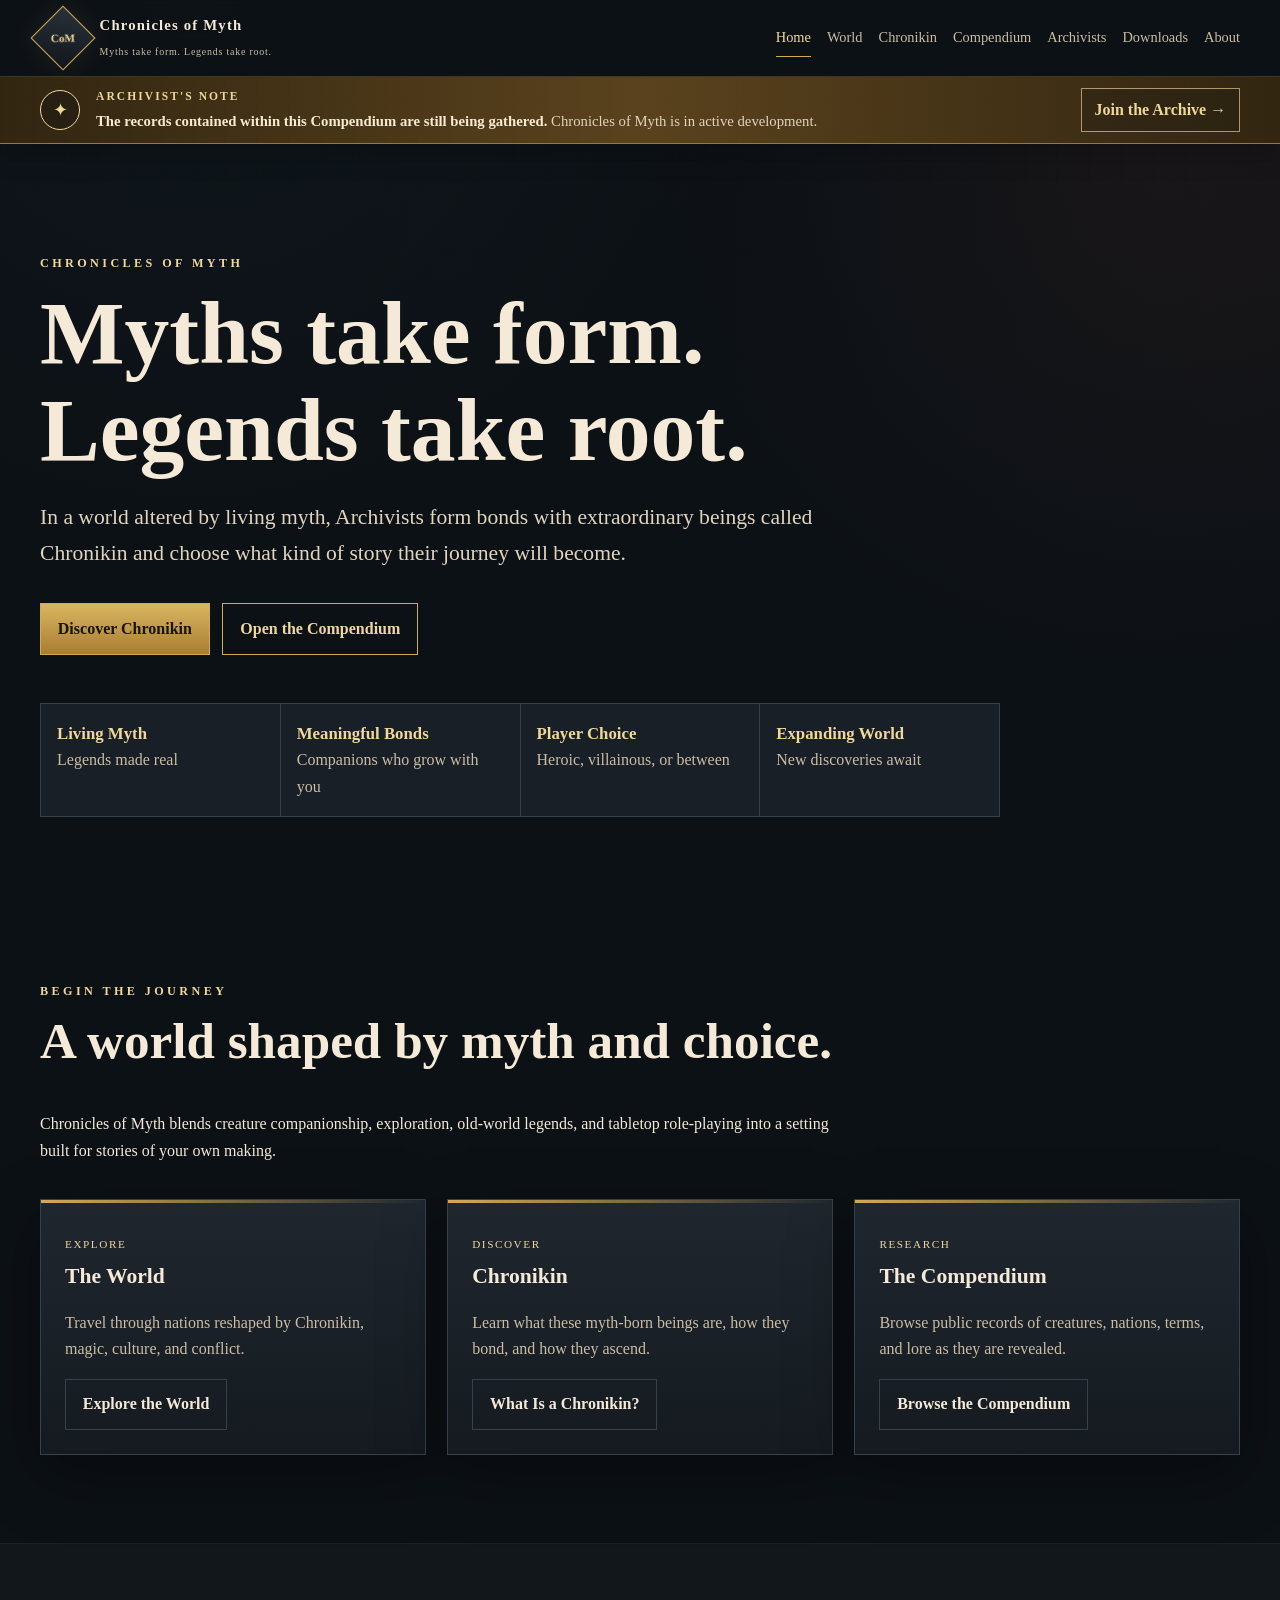
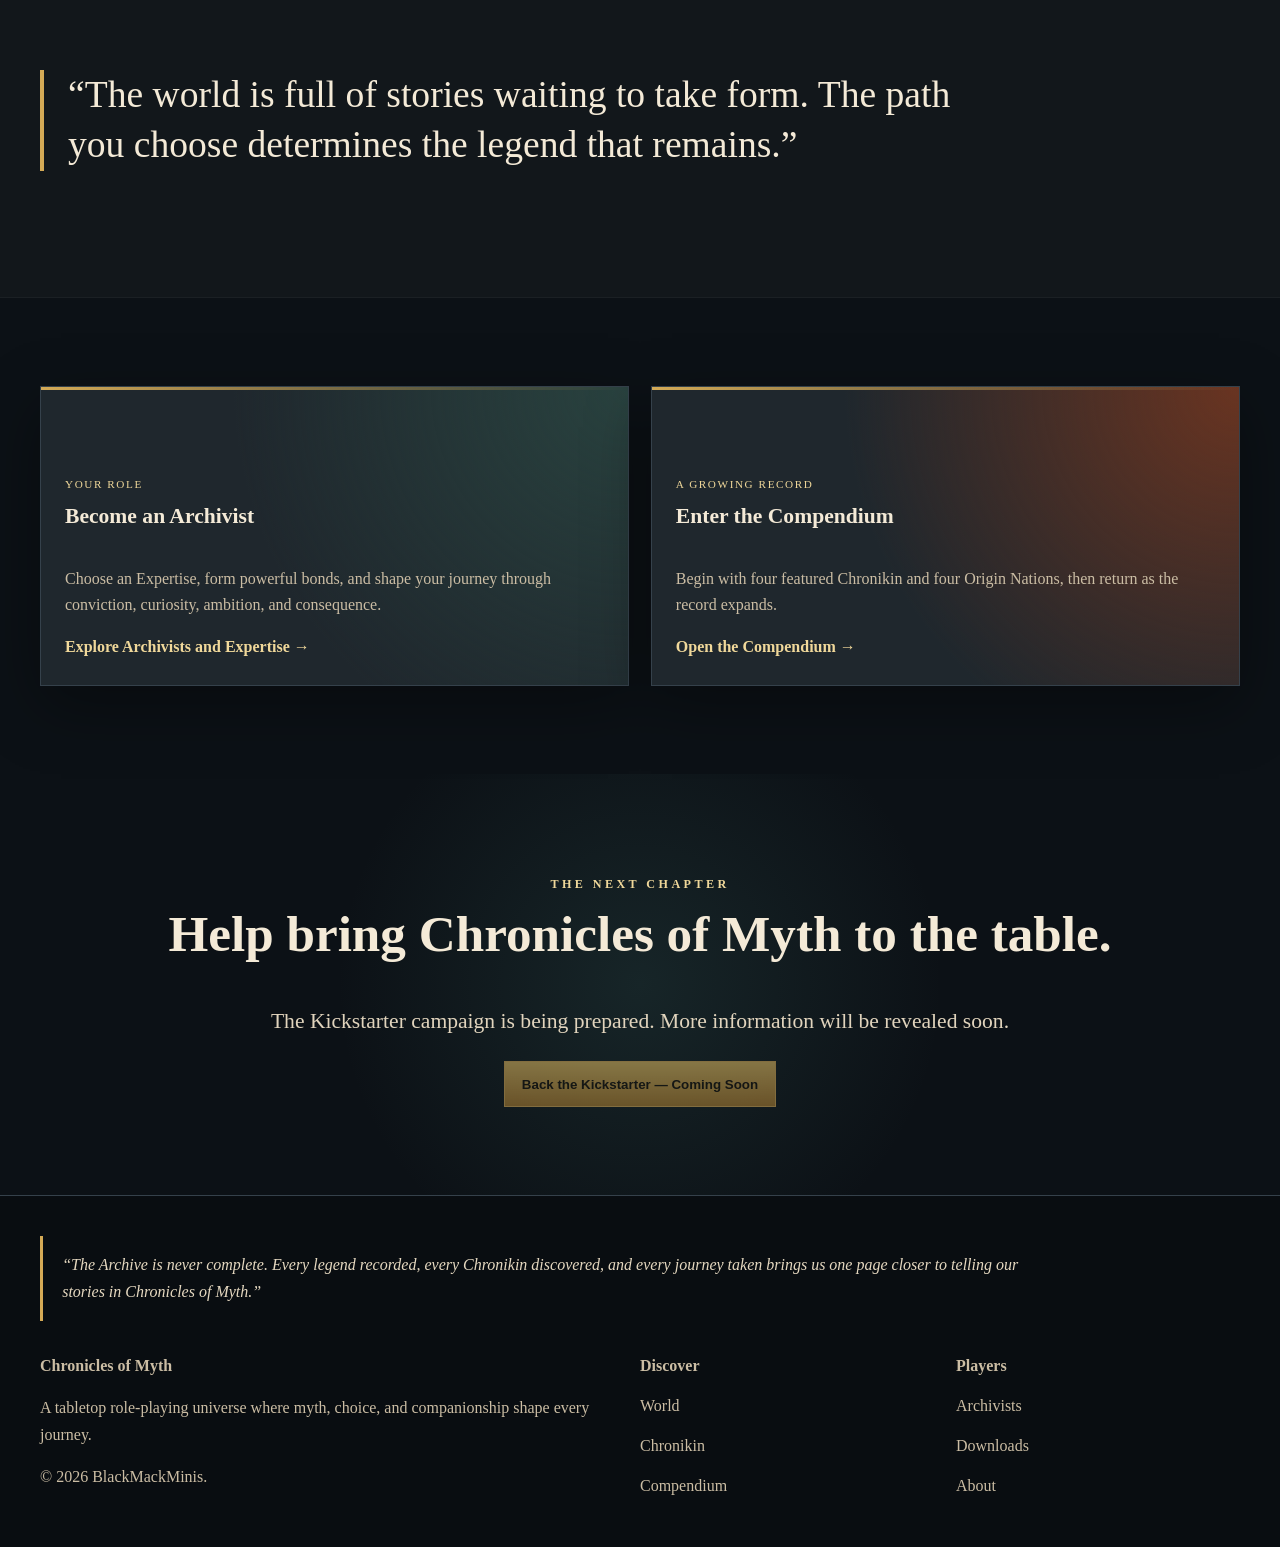
==== commit 177cb31c: "Add files via upload" ====
--- a/index.html
+++ b/index.html
@@ -1,4 +1,4 @@
-<!doctype html><html lang="en"><head><meta charset="utf-8"><meta name="viewport" content="width=device-width,initial-scale=1"><title>Home | Chronicles of Myth</title><meta name="description" content="The official website for Chronicles of Myth, an original tabletop role-playing universe."><link rel="stylesheet" href="style.css?v=15"><!-- Google tag (gtag.js) -->
+<!doctype html><html lang="en"><head><meta charset="utf-8"><meta name="viewport" content="width=device-width,initial-scale=1"><title>Home | Chronicles of Myth</title><meta name="description" content="The official website for Chronicles of Myth, an original tabletop role-playing universe."><link rel="stylesheet" href="style.css?v=17"><!-- Google tag (gtag.js) -->
 <script async src="https://www.googletagmanager.com/gtag/js?id=G-MPSNL316FH"></script>
 <script>
   window.dataLayer = window.dataLayer || [];
@@ -8,7 +8,7 @@
 </script></head><body><header class="site-header"><div class="container nav">
 <a class="brand" href="index.html" aria-label="Chronicles of Myth home"><span class="brand-mark"><span>CoM</span></span><span class="brand-copy"><strong>Chronicles of Myth</strong><small>Myths take form. Legends take root.</small></span></a>
 <button class="menu-button" aria-expanded="false" aria-controls="primary-nav">Menu</button><nav id="primary-nav" class="nav-links" aria-label="Primary navigation"><a href="index.html" aria-current="page" class="active">Home</a><a href="world.html">World</a><a href="chronikin.html">Chronikin</a><a href="compendium.html">Compendium</a><a href="archivists.html">Archivists</a><a href="downloads.html">Downloads</a><a href="about.html">About</a></nav></div></header>
-<aside class="development-banner development-banner--signup" aria-label="Development notice and mailing list signup" id="join-archive"><div class="container development-inner development-inner--signup"><div class="seal" aria-hidden="true">✦</div><div class="development-copy"><p class="banner-title">Archivist's Note</p><p><strong>The records contained within this Compendium are still being gathered.</strong> <span>Chronicles of Myth is in active development. New lore, Chronikin, nations, artwork, and features will be added as the journey continues.</span></p><div class="archive-signup-intro"><strong>Enter the Archive.</strong> Receive occasional development updates, new Archive Entries, playtesting opportunities, Kickstarter announcements, and news about future BlackMackMinis gaming projects.</div></div><div class="archive-iframe-wrap"><iframe class="archive-signup-iframe" title="Join the Chronicles of Myth mailing list" width="540" height="640" src="https://25b09d12.sibforms.com/v2/serve/[base64]" frameborder="0" scrolling="no" loading="lazy"></iframe></div></div></aside><main>
+<aside class="development-banner development-banner--compact" aria-label="Development notice"><div class="container development-inner development-inner--compact"><div class="seal" aria-hidden="true">✦</div><div><p class="banner-title">Archivist's Note</p><p><strong>The records contained within this Compendium are still being gathered.</strong> <span>Chronicles of Myth is in active development.</span></p></div><a class="archive-banner-link" href="join-the-archive.html">Join the Archive <span aria-hidden="true">→</span></a></div></aside><main>
 <section class="hero"><div class="container hero-copy"><p class="eyebrow">Chronicles of Myth</p><h1>Myths take form.<br>Legends take root.</h1><p class="lead">In a world altered by living myth, Archivists form bonds with extraordinary beings called Chronikin and choose what kind of story their journey will become.</p><div class="hero-actions"><a class="button" href="chronikin.html">Discover Chronikin</a><a class="button secondary" href="compendium.html">Open the Compendium</a></div><div class="stat-strip"><div class="stat"><strong>Living Myth</strong><span>Legends made real</span></div><div class="stat"><strong>Meaningful Bonds</strong><span>Companions who grow with you</span></div><div class="stat"><strong>Player Choice</strong><span>Heroic, villainous, or between</span></div><div class="stat"><strong>Expanding World</strong><span>New discoveries await</span></div></div></div></section>
 <section class="section"><div class="container"><div class="section-heading"><p class="eyebrow">Begin the journey</p><h2>A world shaped by myth and choice.</h2><p>Chronicles of Myth blends creature companionship, exploration, old-world legends, and tabletop role-playing into a setting built for stories of your own making.</p></div><div class="grid-3"><article class="card"><p class="kicker">Explore</p><h3>The World</h3><p>Travel through nations reshaped by Chronikin, magic, culture, and conflict.</p><a class="button ghost" href="world.html">Explore the World</a></article><article class="card"><p class="kicker">Discover</p><h3>Chronikin</h3><p>Learn what these myth-born beings are, how they bond, and how they ascend.</p><a class="button ghost" href="chronikin.html">What Is a Chronikin?</a></article><article class="card"><p class="kicker">Research</p><h3>The Compendium</h3><p>Browse public records of creatures, nations, terms, and lore as they are revealed.</p><a class="button ghost" href="compendium.html">Browse the Compendium</a></article></div></div></section>
 <section class="section alt"><div class="container"><p class="quote">“The world is full of stories waiting to take form. The path you choose determines the legend that remains.”</p></div></section>
--- a/style.css
+++ b/style.css
@@ -1,57 +1,28 @@
 :root{--ink:#f4ead7;--muted:#cbbda4;--night:#0c1116;--panel:#1b232b;--panel2:#12191f;--line:#35414b;--gold:#d4aa56;--gold2:#f0d89a;--ember:#9b482d;--teal:#4f8e86;--max:1200px;--shadow:0 20px 60px rgba(0,0,0,.35)}
-*{box-sizing:border-box}html{scroll-behavior:smooth}body{margin:0;color:var(--ink);background:radial-gradient(circle at 15% 0%,rgba(79,142,134,.13),transparent 34rem),radial-gradient(circle at 90% 5%,rgba(155,72,45,.12),transparent 32rem),var(--night);font-family:Georgia,"Times New Roman",serif;line-height:1.65}body:before{content:"";position:fixed;inset:0;pointer-events:none;opacity:.14;background-image:linear-gradient(rgba(212,170,86,.035) 1px,transparent 1px),linear-gradient(90deg,rgba(212,170,86,.035) 1px,transparent 1px);background-size:32px 32px;mask-image:linear-gradient(to bottom,black,transparent 75%)}a{color:inherit}img{max-width:100%;display:block}.container{width:min(var(--max),calc(100% - 2rem));margin:auto}.center{text-align:center}.centered{margin-inline:auto}.spaced{margin-top:2rem}.site-header{position:sticky;top:0;z-index:50;background:rgba(12,17,22,.94);border-bottom:1px solid rgba(212,170,86,.25);backdrop-filter:blur(16px)}.nav{min-height:76px;display:flex;align-items:center;justify-content:space-between;gap:1rem}.brand{text-decoration:none;display:flex;align-items:center;gap:.85rem}.brand-mark{width:46px;height:46px;border:1px solid var(--gold);display:grid;place-items:center;transform:rotate(45deg);background:linear-gradient(145deg,#28313a,#11161b);box-shadow:0 0 25px rgba(212,170,86,.1)}.brand-mark span{transform:rotate(-45deg);font-weight:700;color:var(--gold2);font-size:.7rem}.brand-copy strong{display:block;letter-spacing:.08em;font-size:.92rem}.brand-copy small{color:var(--muted);font-size:.62rem;letter-spacing:.08em}.nav-links{display:flex;align-items:center;gap:1rem}.nav-links a{text-decoration:none;color:var(--muted);font-size:.9rem;padding:.4rem 0;border-bottom:1px solid transparent}.nav-links a:hover,.nav-links a.active{color:var(--gold2);border-color:var(--gold)}.menu-button{display:none;background:none;border:1px solid var(--line);color:var(--ink);padding:.55rem .7rem}.development-banner{background:linear-gradient(90deg,#322611,#5a421d 50%,#322611);border-bottom:1px solid #9a793b;box-shadow:0 8px 30px rgba(0,0,0,.24)}.development-inner{display:grid;grid-template-columns:48px 1fr;gap:1rem;align-items:center;padding:.85rem 0}.development-banner p{margin:0;color:#f7ecd2;font-size:.92rem}.development-banner span{color:#e1d4bd}.banner-title{font-size:.72rem!important;letter-spacing:.18em;text-transform:uppercase;color:var(--gold2)!important;font-weight:700;margin-bottom:.15rem!important}.seal{width:40px;height:40px;border:1px solid var(--gold2);border-radius:50%;display:grid;place-items:center;color:var(--gold2);font-size:1.1rem;background:rgba(12,17,22,.35)}.button{display:inline-flex;align-items:center;justify-content:center;min-height:46px;padding:.72rem 1.05rem;text-decoration:none;border:1px solid var(--gold);background:linear-gradient(180deg,#d9b660,#a97d32);color:#17130d;font-weight:700}.button.secondary,.button.ghost{background:transparent;color:var(--gold2)}.button.ghost{border-color:var(--line);color:var(--ink)}.button.disabled{opacity:.58;cursor:not-allowed}.text-link{color:var(--gold2);text-decoration:none;font-weight:700}.eyebrow{text-transform:uppercase;letter-spacing:.28em;font-size:.76rem;color:var(--gold2);font-weight:700}h1,h2,h3,h4{line-height:1.08;margin-top:0}h1{font-size:clamp(3rem,7vw,6.3rem);margin-bottom:1rem}h2{font-size:clamp(2rem,4vw,3.4rem)}h3{font-size:1.35rem}.lead{font-size:clamp(1.08rem,2vw,1.35rem);max-width:790px;color:#e1d4bd}.hero{min-height:76vh;display:grid;align-items:center;padding:6rem 0 4rem;position:relative;overflow:hidden}.hero:after{content:"";position:absolute;inset:0;z-index:-1;background:linear-gradient(90deg,rgba(12,17,22,.99),rgba(12,17,22,.83) 52%,rgba(12,17,22,.2)),url("assets/palitaur.png") right 4vw center/48vw auto no-repeat;opacity:.75}.hero-copy{position:relative;z-index:1}.hero-actions{display:flex;gap:.8rem;flex-wrap:wrap;margin-top:2rem}.stat-strip{display:grid;grid-template-columns:repeat(4,1fr);gap:1px;background:var(--line);border:1px solid var(--line);margin-top:3rem;max-width:960px}.stat{background:rgba(22,29,35,.92);padding:1rem}.stat strong{display:block;color:var(--gold2);font-size:1.05rem}.stat span,.card p,.prose p,.small,.aspect-card p,.glossary-item p{color:var(--muted)}.section{padding:5.5rem 0}.section.alt{background:rgba(255,255,255,.025);border-block:1px solid rgba(255,255,255,.04)}.section-heading{max-width:820px;margin-bottom:2.2rem}.grid-2{display:grid;grid-template-columns:repeat(2,minmax(0,1fr));gap:1.35rem}.grid-3{display:grid;grid-template-columns:repeat(3,minmax(0,1fr));gap:1.35rem}.card{background:linear-gradient(180deg,rgba(32,40,48,.97),rgba(21,27,33,.97));border:1px solid var(--line);padding:1.5rem;box-shadow:var(--shadow);position:relative;overflow:hidden}.card:before{content:"";position:absolute;left:0;top:0;width:100%;height:3px;background:linear-gradient(90deg,var(--gold),transparent)}.kicker{color:var(--gold2)!important;text-transform:uppercase;letter-spacing:.14em;font-size:.7rem}.feature-card{min-height:300px;display:flex;flex-direction:column;justify-content:flex-end}.core{background:radial-gradient(circle at top right,#29423f,transparent 60%),#1f272d}.skirmish{background:radial-gradient(circle at top right,#693421,transparent 60%),#1f272d}.quote{font-size:clamp(1.4rem,3vw,2.35rem);line-height:1.35;border-left:4px solid var(--gold);padding-left:1.5rem;max-width:950px}.page-hero{padding:5rem 0 3rem;border-bottom:1px solid var(--line)}.prose{max-width:900px}.notice,.callout{padding:1rem;border-left:3px solid var(--gold);background:rgba(212,170,86,.06)}.map-frame{position:relative;min-height:480px;border:1px solid var(--line);background:radial-gradient(circle at 30% 35%,rgba(79,142,134,.18),transparent 28%),radial-gradient(circle at 68% 60%,rgba(155,72,45,.16),transparent 26%),linear-gradient(145deg,#1b252d,#10161b);overflow:hidden;box-shadow:var(--shadow)}.map-frame:before{content:"";position:absolute;inset:10%;border:1px dashed rgba(212,170,86,.35);border-radius:42% 55% 48% 50%/55% 40% 60% 45%;transform:rotate(-7deg)}.map-frame:after{content:"";position:absolute;inset:22% 32%;border:1px solid rgba(79,142,134,.3);border-radius:48%;transform:rotate(15deg)}.map-label{position:absolute;padding:.4rem .6rem;background:rgba(12,17,22,.86);border:1px solid var(--gold);font-size:.85rem}.deolis{left:22%;top:56%}.norfjal{left:28%;top:18%}.amajima{left:12%;top:14%}.zharakar{left:48%;top:58%}.map-note{position:absolute;right:1rem;bottom:1rem;padding:.7rem 1rem;background:rgba(12,17,22,.86);border:1px solid var(--line);text-align:right;color:var(--gold2)}.art-placeholder{min-height:320px;border:1px solid var(--gold);background:radial-gradient(circle at center,rgba(79,142,134,.14),transparent 42%),linear-gradient(145deg,#172027,#0f151a);display:grid;place-content:center;text-align:center;gap:.35rem;position:relative;overflow:hidden}.art-placeholder:before,.art-placeholder:after{content:"";position:absolute;inset:12%;border:1px dashed rgba(212,170,86,.25);transform:rotate(7deg)}.art-placeholder:after{transform:rotate(-7deg)}.art-placeholder .glyph{font-size:2.4rem;color:var(--gold2)}.art-placeholder span{color:var(--muted);font-size:.88rem}.aspect-grid{display:grid;grid-template-columns:repeat(3,minmax(0,1fr));gap:1rem}.aspect-card{border:1px solid var(--line);padding:1.25rem;background:linear-gradient(180deg,rgba(31,40,48,.9),rgba(18,25,31,.96));position:relative}.aspect-card>span{position:absolute;right:1rem;top:.75rem;color:rgba(212,170,86,.35);font-size:1.8rem}.aspect-card h3{color:var(--gold2)}.category-card{text-decoration:none;transition:transform .2s ease,border-color .2s ease}.category-card:hover{transform:translateY(-3px);border-color:var(--gold)}.region-block{margin:4rem 0}.region-heading{border-bottom:1px solid var(--line);margin-bottom:1.5rem}.featured-entry{display:grid;grid-template-columns:minmax(280px,.8fr) 1.4fr;gap:1.5rem;align-items:start}.featured-entry details{border-top:1px solid var(--line);padding:.85rem 0}.featured-entry summary{cursor:pointer;color:var(--gold2);font-weight:700}.featured-entry details p{color:var(--muted)}.pending-grid{display:grid;grid-template-columns:repeat(4,minmax(0,1fr));gap:.65rem;list-style:none;padding:0;margin:1.2rem 0 0}.pending-grid li{display:flex;flex-direction:column;padding:.8rem;border:1px solid var(--line);background:rgba(18,25,31,.75)}.pending-grid span{display:block;margin-top:.4rem;font-size:.72rem;color:var(--muted);font-style:italic;letter-spacing:.08em}.coming{text-align:center;min-height:190px;display:grid;place-content:center}.glossary-grid{display:grid;grid-template-columns:repeat(2,minmax(0,1fr));gap:1rem}.glossary-item{border-left:2px solid var(--gold);padding:1rem 1.2rem;background:rgba(255,255,255,.02)}.expertise-grid{display:grid;grid-template-columns:repeat(3,minmax(0,1fr));gap:1rem}.expertise-card{display:flex;flex-direction:column;border:1px solid var(--line);background:linear-gradient(180deg,rgba(31,40,48,.96),rgba(18,25,31,.96));box-shadow:var(--shadow);position:relative;overflow:hidden}.expertise-card:before{content:"";position:absolute;left:0;top:0;width:100%;height:3px;background:linear-gradient(90deg,var(--gold),transparent)}.expertise-header{display:grid;grid-template-columns:44px 1fr;align-items:center;gap:.8rem;padding:1.15rem 1.1rem .9rem}.expertise-header h3{margin:0}.expertise-number{color:var(--gold2);font-size:.82rem;letter-spacing:.12em}.expertise-content{display:flex;flex:1;flex-direction:column;padding:0 1.1rem 1.2rem;border-top:1px solid var(--line)}.expertise-content h4{margin-bottom:.65rem}.expertise-content .future-note{margin-top:auto;padding-top:1rem}.tags{display:flex;flex-wrap:wrap;gap:.5rem}.tag{border:1px solid var(--line);padding:.3rem .6rem;color:var(--muted);font-size:.8rem}.future-note{font-size:.84rem;font-style:italic}.downloads-list{margin-top:2rem}.download{display:flex;justify-content:space-between;align-items:center;gap:1rem;padding:1.2rem 0;border-bottom:1px solid var(--line)}.status-badge{border:1px solid var(--gold);color:var(--gold2);padding:.35rem .7rem;font-size:.75rem;text-transform:uppercase;letter-spacing:.12em}.kickstarter{background:radial-gradient(circle at center,rgba(79,142,134,.16),transparent 45%)}.letter-grid{display:grid;grid-template-columns:repeat(2,minmax(0,1fr));gap:1.5rem}.letter{padding:2rem;border:1px solid var(--line);background:linear-gradient(180deg,rgba(32,40,48,.96),rgba(17,23,29,.96));box-shadow:var(--shadow)}.letter p{color:var(--muted)}.founders-photo-section{padding-top:2rem;padding-bottom:4rem}.parchment-photo{max-width:960px;margin:0 auto;padding:1.35rem 1.35rem 1.1rem;background:linear-gradient(145deg,#e7d4aa,#c5a66e);border:1px solid #8f6d36;box-shadow:0 18px 50px rgba(0,0,0,.38),inset 0 0 28px rgba(91,57,21,.22);position:relative}.parchment-photo:before{content:"";position:absolute;inset:.55rem;border:1px solid rgba(91,57,21,.35);pointer-events:none}.parchment-photo img{width:100%;height:auto;border:1px solid rgba(57,36,14,.55);box-shadow:0 8px 20px rgba(43,26,10,.28)}.parchment-photo figcaption{margin:.95rem .4rem 0;text-align:center;color:#3d2b17;font-size:.98rem;line-height:1.5;font-style:italic}.parchment-photo figcaption em{font-weight:700}
+*{box-sizing:border-box}html{scroll-behavior:smooth}body{margin:0;color:var(--ink);background:radial-gradient(circle at 15% 0%,rgba(79,142,134,.13),transparent 34rem),radial-gradient(circle at 90% 5%,rgba(155,72,45,.12),transparent 32rem),var(--night);font-family:Georgia,"Times New Roman",serif;line-height:1.65}body:before{content:"";position:fixed;inset:0;pointer-events:none;opacity:.14;background-image:linear-gradient(rgba(212,170,86,.035) 1px,transparent 1px),linear-gradient(90deg,rgba(212,170,86,.035) 1px,transparent 1px);background-size:32px 32px;mask-image:linear-gradient(to bottom,black,transparent 75%)}a{color:inherit}img{max-width:100%;display:block}.container{width:min(var(--max),calc(100% - 2rem));margin:auto}.center{text-align:center}.centered{margin-inline:auto}.spaced{margin-top:2rem}.site-header{position:sticky;top:0;z-index:50;background:rgba(12,17,22,.94);border-bottom:1px solid rgba(212,170,86,.25);backdrop-filter:blur(16px)}.nav{min-height:76px;display:flex;align-items:center;justify-content:space-between;gap:1rem}.brand{text-decoration:none;display:flex;align-items:center;gap:.85rem}.brand-mark{width:46px;height:46px;border:1px solid var(--gold);display:grid;place-items:center;transform:rotate(45deg);background:linear-gradient(145deg,#28313a,#11161b);box-shadow:0 0 25px rgba(212,170,86,.1)}.brand-mark span{transform:rotate(-45deg);font-weight:700;color:var(--gold2);font-size:.7rem}.brand-copy strong{display:block;letter-spacing:.08em;font-size:.92rem}.brand-copy small{color:var(--muted);font-size:.62rem;letter-spacing:.08em}.nav-links{display:flex;align-items:center;gap:1rem}.nav-links a{text-decoration:none;color:var(--muted);font-size:.9rem;padding:.4rem 0;border-bottom:1px solid transparent}.nav-links a:hover,.nav-links a.active{color:var(--gold2);border-color:var(--gold)}.menu-button{display:none;background:none;border:1px solid var(--line);color:var(--ink);padding:.55rem .7rem}.development-banner{background:linear-gradient(90deg,#322611,#5a421d 50%,#322611);border-bottom:1px solid #9a793b;box-shadow:0 8px 30px rgba(0,0,0,.24)}.development-inner{display:grid;grid-template-columns:48px 1fr;gap:1rem;align-items:center;padding:.85rem 0}.development-banner p{margin:0;color:#f7ecd2;font-size:.92rem}.development-banner span{color:#e1d4bd}.banner-title{font-size:.72rem!important;letter-spacing:.18em;text-transform:uppercase;color:var(--gold2)!important;font-weight:700;margin-bottom:.15rem!important}.seal{width:40px;height:40px;border:1px solid var(--gold2);border-radius:50%;display:grid;place-items:center;color:var(--gold2);font-size:1.1rem;background:rgba(12,17,22,.35)}.button{display:inline-flex;align-items:center;justify-content:center;min-height:46px;padding:.72rem 1.05rem;text-decoration:none;border:1px solid var(--gold);background:linear-gradient(180deg,#d9b660,#a97d32);color:#17130d;font-weight:700}.button.secondary,.button.ghost{background:transparent;color:var(--gold2)}.button.ghost{border-color:var(--line);color:var(--ink)}.button.disabled{opacity:.58;cursor:not-allowed}.text-link{color:var(--gold2);text-decoration:none;font-weight:700}.eyebrow{text-transform:uppercase;letter-spacing:.28em;font-size:.76rem;color:var(--gold2);font-weight:700}h1,h2,h3,h4{line-height:1.08;margin-top:0}h1{font-size:clamp(3rem,7vw,6.3rem);margin-bottom:1rem}h2{font-size:clamp(2rem,4vw,3.4rem)}h3{font-size:1.35rem}.lead{font-size:clamp(1.08rem,2vw,1.35rem);max-width:790px;color:#e1d4bd}.hero{min-height:76vh;display:grid;align-items:center;padding:6rem 0 4rem;position:relative;overflow:hidden}.hero:after{content:"";position:absolute;inset:0;z-index:-1;background:linear-gradient(90deg,rgba(12,17,22,.99),rgba(12,17,22,.83) 52%,rgba(12,17,22,.2)),url("assets/chronicles-tabletop.jpg") center center/cover no-repeat;opacity:.75}.hero-copy{position:relative;z-index:1}.hero-actions{display:flex;gap:.8rem;flex-wrap:wrap;margin-top:2rem}.stat-strip{display:grid;grid-template-columns:repeat(4,1fr);gap:1px;background:var(--line);border:1px solid var(--line);margin-top:3rem;max-width:960px}.stat{background:rgba(22,29,35,.92);padding:1rem}.stat strong{display:block;color:var(--gold2);font-size:1.05rem}.stat span,.card p,.prose p,.small,.aspect-card p,.glossary-item p{color:var(--muted)}.section{padding:5.5rem 0}.section.alt{background:rgba(255,255,255,.025);border-block:1px solid rgba(255,255,255,.04)}.section-heading{max-width:820px;margin-bottom:2.2rem}.grid-2{display:grid;grid-template-columns:repeat(2,minmax(0,1fr));gap:1.35rem}.grid-3{display:grid;grid-template-columns:repeat(3,minmax(0,1fr));gap:1.35rem}.card{background:linear-gradient(180deg,rgba(32,40,48,.97),rgba(21,27,33,.97));border:1px solid var(--line);padding:1.5rem;box-shadow:var(--shadow);position:relative;overflow:hidden}.card:before{content:"";position:absolute;left:0;top:0;width:100%;height:3px;background:linear-gradient(90deg,var(--gold),transparent)}.kicker{color:var(--gold2)!important;text-transform:uppercase;letter-spacing:.14em;font-size:.7rem}.feature-card{min-height:300px;display:flex;flex-direction:column;justify-content:flex-end}.core{background:radial-gradient(circle at top right,#29423f,transparent 60%),#1f272d}.skirmish{background:radial-gradient(circle at top right,#693421,transparent 60%),#1f272d}.quote{font-size:clamp(1.4rem,3vw,2.35rem);line-height:1.35;border-left:4px solid var(--gold);padding-left:1.5rem;max-width:950px}.page-hero{padding:5rem 0 3rem;border-bottom:1px solid var(--line)}.prose{max-width:900px}.notice,.callout{padding:1rem;border-left:3px solid var(--gold);background:rgba(212,170,86,.06)}.map-frame{position:relative;min-height:480px;border:1px solid var(--line);background:radial-gradient(circle at 30% 35%,rgba(79,142,134,.18),transparent 28%),radial-gradient(circle at 68% 60%,rgba(155,72,45,.16),transparent 26%),linear-gradient(145deg,#1b252d,#10161b);overflow:hidden;box-shadow:var(--shadow)}.map-frame:before{content:"";position:absolute;inset:10%;border:1px dashed rgba(212,170,86,.35);border-radius:42% 55% 48% 50%/55% 40% 60% 45%;transform:rotate(-7deg)}.map-frame:after{content:"";position:absolute;inset:22% 32%;border:1px solid rgba(79,142,134,.3);border-radius:48%;transform:rotate(15deg)}.map-label{position:absolute;padding:.4rem .6rem;background:rgba(12,17,22,.86);border:1px solid var(--gold);font-size:.85rem}.deolis{left:22%;top:56%}.norfjal{left:28%;top:18%}.amajima{left:12%;top:14%}.zharakar{left:48%;top:58%}.map-note{position:absolute;right:1rem;bottom:1rem;padding:.7rem 1rem;background:rgba(12,17,22,.86);border:1px solid var(--line);text-align:right;color:var(--gold2)}.art-placeholder{min-height:320px;border:1px solid var(--gold);background:radial-gradient(circle at center,rgba(79,142,134,.14),transparent 42%),linear-gradient(145deg,#172027,#0f151a);display:grid;place-content:center;text-align:center;gap:.35rem;position:relative;overflow:hidden}.art-placeholder:before,.art-placeholder:after{content:"";position:absolute;inset:12%;border:1px dashed rgba(212,170,86,.25);transform:rotate(7deg)}.art-placeholder:after{transform:rotate(-7deg)}.art-placeholder .glyph{font-size:2.4rem;color:var(--gold2)}.art-placeholder span{color:var(--muted);font-size:.88rem}.aspect-grid{display:grid;grid-template-columns:repeat(3,minmax(0,1fr));gap:1rem}.aspect-card{border:1px solid var(--line);padding:1.25rem;background:linear-gradient(180deg,rgba(31,40,48,.9),rgba(18,25,31,.96));position:relative}.aspect-card>span{position:absolute;right:1rem;top:.75rem;color:rgba(212,170,86,.35);font-size:1.8rem}.aspect-card h3{color:var(--gold2)}.category-card{text-decoration:none;transition:transform .2s ease,border-color .2s ease}.category-card:hover{transform:translateY(-3px);border-color:var(--gold)}.region-block{margin:4rem 0}.region-heading{border-bottom:1px solid var(--line);margin-bottom:1.5rem}.featured-entry{display:grid;grid-template-columns:minmax(280px,.8fr) 1.4fr;gap:1.5rem;align-items:start}.featured-entry details{border-top:1px solid var(--line);padding:.85rem 0}.featured-entry summary{cursor:pointer;color:var(--gold2);font-weight:700}.featured-entry details p{color:var(--muted)}.pending-grid{display:grid;grid-template-columns:repeat(4,minmax(0,1fr));gap:.65rem;list-style:none;padding:0;margin:1.2rem 0 0}.pending-grid li{display:flex;flex-direction:column;padding:.8rem;border:1px solid var(--line);background:rgba(18,25,31,.75)}.pending-grid span{display:block;margin-top:.4rem;font-size:.72rem;color:var(--muted);font-style:italic;letter-spacing:.08em}.coming{text-align:center;min-height:190px;display:grid;place-content:center}.glossary-grid{display:grid;grid-template-columns:repeat(2,minmax(0,1fr));gap:1rem}.glossary-item{border-left:2px solid var(--gold);padding:1rem 1.2rem;background:rgba(255,255,255,.02)}.expertise-grid{display:grid;grid-template-columns:repeat(3,minmax(0,1fr));gap:1rem}.expertise-card{display:flex;flex-direction:column;border:1px solid var(--line);background:linear-gradient(180deg,rgba(31,40,48,.96),rgba(18,25,31,.96));box-shadow:var(--shadow);position:relative;overflow:hidden}.expertise-card:before{content:"";position:absolute;left:0;top:0;width:100%;height:3px;background:linear-gradient(90deg,var(--gold),transparent)}.expertise-header{display:grid;grid-template-columns:44px 1fr;align-items:center;gap:.8rem;padding:1.15rem 1.1rem .9rem}.expertise-header h3{margin:0}.expertise-number{color:var(--gold2);font-size:.82rem;letter-spacing:.12em}.expertise-content{display:flex;flex:1;flex-direction:column;padding:0 1.1rem 1.2rem;border-top:1px solid var(--line)}.expertise-content h4{margin-bottom:.65rem}.expertise-content .future-note{margin-top:auto;padding-top:1rem}.tags{display:flex;flex-wrap:wrap;gap:.5rem}.tag{border:1px solid var(--line);padding:.3rem .6rem;color:var(--muted);font-size:.8rem}.future-note{font-size:.84rem;font-style:italic}.downloads-list{margin-top:2rem}.download{display:flex;justify-content:space-between;align-items:center;gap:1rem;padding:1.2rem 0;border-bottom:1px solid var(--line)}.status-badge{border:1px solid var(--gold);color:var(--gold2);padding:.35rem .7rem;font-size:.75rem;text-transform:uppercase;letter-spacing:.12em}.kickstarter{background:radial-gradient(circle at center,rgba(79,142,134,.16),transparent 45%)}.letter-grid{display:grid;grid-template-columns:repeat(2,minmax(0,1fr));gap:1.5rem}.letter{padding:2rem;border:1px solid var(--line);background:linear-gradient(180deg,rgba(32,40,48,.96),rgba(17,23,29,.96));box-shadow:var(--shadow)}.letter p{color:var(--muted)}.founders-photo-section{padding-top:2rem;padding-bottom:4rem}.parchment-photo{max-width:960px;margin:0 auto;padding:1.35rem 1.35rem 1.1rem;background:linear-gradient(145deg,#e7d4aa,#c5a66e);border:1px solid #8f6d36;box-shadow:0 18px 50px rgba(0,0,0,.38),inset 0 0 28px rgba(91,57,21,.22);position:relative}.parchment-photo:before{content:"";position:absolute;inset:.55rem;border:1px solid rgba(91,57,21,.35);pointer-events:none}.parchment-photo img{width:100%;height:auto;border:1px solid rgba(57,36,14,.55);box-shadow:0 8px 20px rgba(43,26,10,.28)}.parchment-photo figcaption{margin:.95rem .4rem 0;text-align:center;color:#3d2b17;font-size:.98rem;line-height:1.5;font-style:italic}.parchment-photo figcaption em{font-weight:700}
 footer{border-top:1px solid var(--line);padding:2.5rem 0;color:var(--muted);background:#090d11}.archive-motto{margin:0 0 2rem;padding:1rem 1.2rem;border-left:3px solid var(--gold);color:#e5d8c0;font-style:italic;max-width:1040px}.footer-grid{display:grid;grid-template-columns:2fr 1fr 1fr;gap:2rem}.footer-links{display:grid;gap:.4rem}.footer-links a{text-decoration:none}.footer-links a:hover{color:var(--gold2)}
 @media(max-width:980px){.nav-links{gap:.7rem}.nav-links a{font-size:.82rem}.aspect-grid{grid-template-columns:repeat(2,1fr)}.pending-grid{grid-template-columns:repeat(3,1fr)}}
 @media(max-width:1050px){.expertise-grid{grid-template-columns:repeat(2,minmax(0,1fr))}}
 @media(max-width:860px){.grid-3{grid-template-columns:repeat(2,1fr)}.featured-entry,.grid-2,.letter-grid{grid-template-columns:1fr}.nav-links{display:none;position:absolute;top:76px;left:0;right:0;padding:1rem;background:#11171d;flex-direction:column;align-items:flex-start}.nav-links.open{display:flex}.menu-button{display:block}.development-inner{grid-template-columns:38px 1fr}.expertise-grid{grid-template-columns:1fr}}
-@media(max-width:640px){.grid-2,.grid-3,.stat-strip,.footer-grid,.glossary-grid,.aspect-grid,.pending-grid{grid-template-columns:1fr}.hero{min-height:auto;padding-top:5rem}.hero:after{background:linear-gradient(rgba(12,17,22,.86),rgba(12,17,22,.98)),url("assets/palitaur.png") center top/cover no-repeat}h1{font-size:3rem}.section{padding:4rem 0}.development-banner span{display:block;margin-top:.2rem}.development-inner{align-items:start}.download{align-items:flex-start;flex-direction:column}.brand-copy small{display:none}.map-frame{min-height:380px}.featured-entry .art-placeholder{min-height:240px}}
+@media(max-width:640px){.grid-2,.grid-3,.stat-strip,.footer-grid,.glossary-grid,.aspect-grid,.pending-grid{grid-template-columns:1fr}.hero{min-height:auto;padding-top:5rem}.hero:after{background:linear-gradient(rgba(12,17,22,.86),rgba(12,17,22,.98)),url("assets/chronicles-tabletop.jpg") center center/cover no-repeat}h1{font-size:3rem}.section{padding:4rem 0}.development-banner span{display:block;margin-top:.2rem}.development-inner{align-items:start}.download{align-items:flex-start;flex-direction:column}.brand-copy small{display:none}.map-frame{min-height:380px}.featured-entry .art-placeholder{min-height:240px}}
 
 @media(max-width:640px){.founders-photo-section{padding-top:1rem;padding-bottom:3rem}.parchment-photo{padding:.8rem .8rem .9rem}.parchment-photo:before{inset:.35rem}.parchment-photo figcaption{font-size:.88rem}}
 
-/* Archive mailing list */
-.development-banner--signup{background:linear-gradient(100deg,#30230f,#5a421d 48%,#2c210f);overflow:hidden}
-.development-inner--signup{display:grid;grid-template-columns:48px minmax(0,.9fr) minmax(320px,1.35fr);gap:1.25rem;padding:1.15rem 0;align-items:start}
-.development-copy,.archive-iframe-wrap{min-width:0}
-.development-copy>p{margin:0}
-.archive-signup-intro{margin-top:.55rem;color:#f7ecd2;font-size:.9rem;line-height:1.45}
-.archive-iframe-wrap{width:100%;display:flex;justify-content:center;align-items:flex-start;overflow:hidden}
-.archive-signup-iframe{display:block;width:100%;max-width:540px;height:640px;margin:0;border:0;background:transparent}
-.development-inner--compact{grid-template-columns:40px minmax(0,1fr) auto;gap:1rem}
-.archive-banner-link{align-self:center;color:var(--gold2);font-weight:700;text-decoration:none;white-space:nowrap;border-bottom:1px solid rgba(240,216,154,.55)}
-.archive-banner-link:hover{color:#fff;border-color:#fff}
-@media(max-width:1050px){.development-inner--signup{grid-template-columns:42px minmax(0,1fr)}.archive-iframe-wrap{grid-column:2;justify-content:flex-start}}
-@media(max-width:760px){.development-inner--compact{grid-template-columns:38px minmax(0,1fr)}.archive-banner-link{grid-column:2;justify-self:start;margin-top:.15rem}}
-@media(max-width:760px){.archive-signup-iframe{height:720px}}
-@media(max-width:520px){.development-inner--signup{grid-template-columns:34px minmax(0,1fr);gap:.75rem}.archive-iframe-wrap{grid-column:1/-1}.archive-signup-iframe{max-width:100%;height:760px}.development-inner--compact{grid-template-columns:34px minmax(0,1fr)}}
 
-/* Homepage Archive signup alignment */
-.development-inner--signup{
-  align-items:start;
-}
-.development-inner--signup > .seal,
-.development-inner--signup > .development-copy,
-.development-inner--signup > .archive-iframe-wrap{
-  align-self:start;
-}
-.archive-iframe-wrap{
-  width:100%;
-  max-width:540px;
-  justify-self:end;
-  margin:0;
-  padding:0;
-  line-height:0;
-  overflow:hidden;
-}
-.archive-signup-iframe{
-  display:block;
-  width:100%;
-  margin:0;
-  padding:0;
-  border:0;
-  vertical-align:top;
-}
-@media(max-width:1050px){
-  .archive-iframe-wrap{
-    justify-self:start;
-  }
-}
+
+
+/* Archive mailing list links and dedicated signup page */
+.development-inner--compact{grid-template-columns:40px minmax(0,1fr) auto;gap:1rem;padding:.65rem 0}
+.archive-banner-link{align-self:center;color:var(--gold2);font-weight:700;text-decoration:none;white-space:nowrap;border:1px solid rgba(240,216,154,.65);padding:.5rem .8rem;background:rgba(12,17,22,.2)}
+.archive-banner-link:hover{color:#fff;border-color:#fff;background:rgba(12,17,22,.35)}
+.archive-join-hero{padding-bottom:3.5rem}
+.archive-join-grid{display:grid;grid-template-columns:minmax(0,1fr) minmax(360px,540px);gap:3rem;align-items:start}
+.archive-join-copy{max-width:620px}
+.archive-join-copy h2{margin-bottom:1rem}
+.archive-join-copy p{color:var(--muted)}
+.archive-back-link{margin-top:1.5rem}
+.archive-join-form{width:100%;max-width:540px;justify-self:end;overflow:hidden;line-height:0}
+.archive-join-iframe{display:block;width:100%;height:640px;margin:0;border:0;background:transparent}
+@media(max-width:900px){.archive-join-grid{grid-template-columns:1fr;gap:2rem}.archive-join-form{justify-self:start}.archive-join-iframe{height:700px}}
+@media(max-width:760px){.development-inner--compact{grid-template-columns:38px minmax(0,1fr)}.archive-banner-link{grid-column:2;justify-self:start;margin-top:.15rem}.archive-join-hero{text-align:left}.archive-join-hero .centered{margin-inline:0}.archive-join-iframe{height:740px}}
+@media(max-width:520px){.development-inner--compact{grid-template-columns:34px minmax(0,1fr);gap:.75rem}.archive-join-iframe{height:780px}.archive-join-section{padding-top:3rem}}
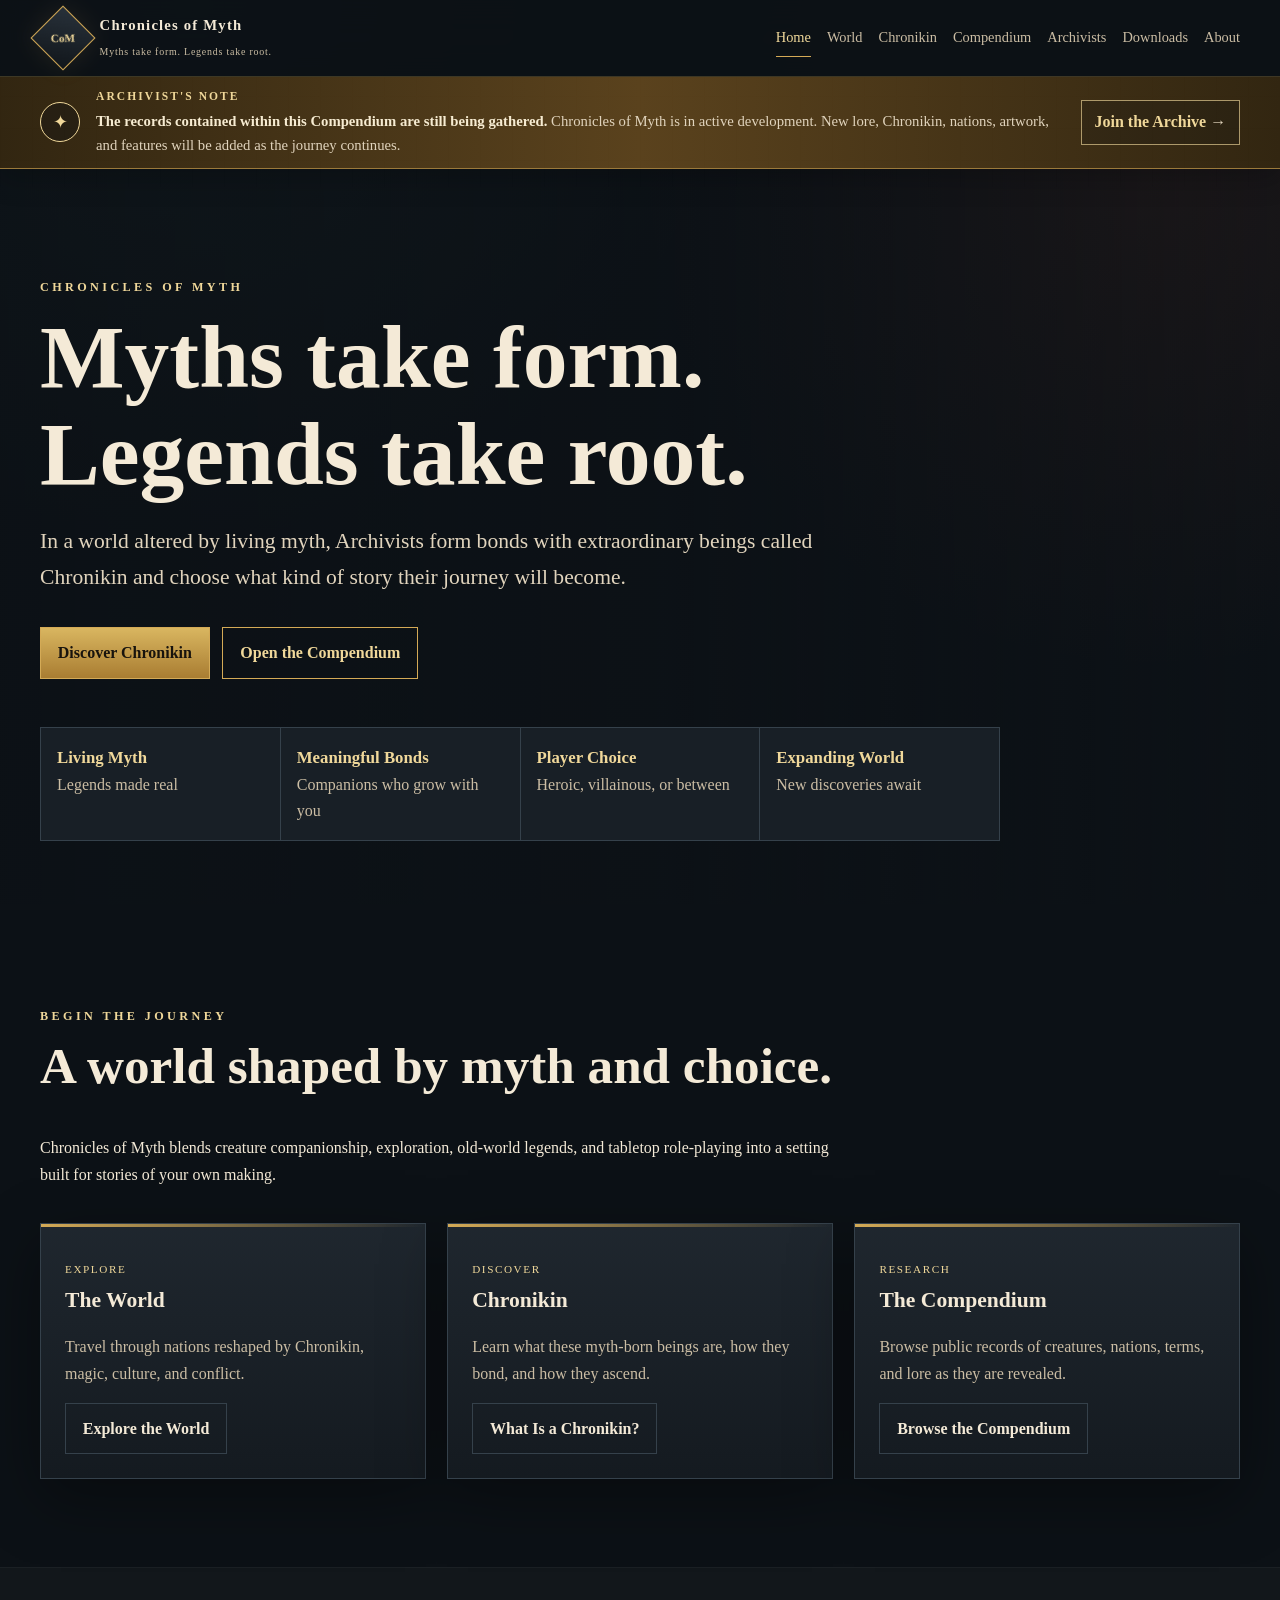
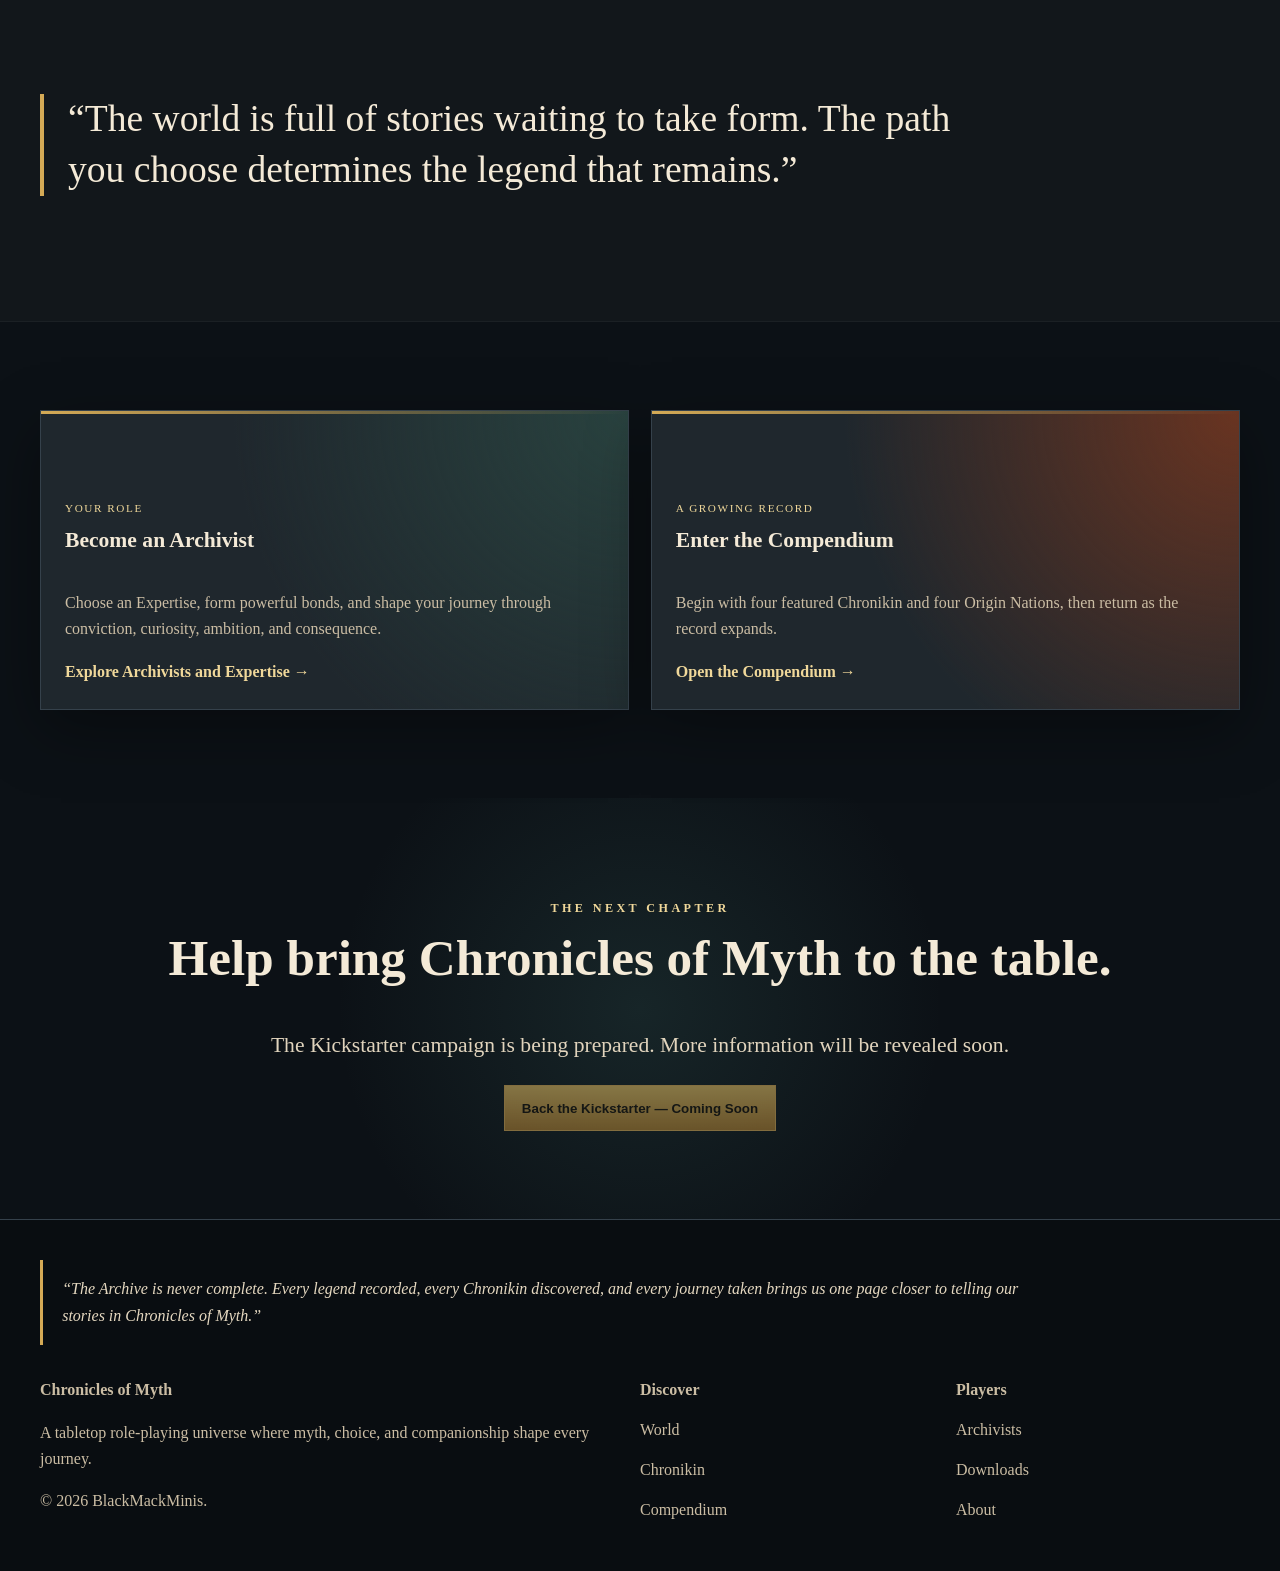
==== commit ea1c739b: "Update index.html" ====
--- a/index.html
+++ b/index.html
@@ -8,7 +8,7 @@
 </script></head><body><header class="site-header"><div class="container nav">
 <a class="brand" href="index.html" aria-label="Chronicles of Myth home"><span class="brand-mark"><span>CoM</span></span><span class="brand-copy"><strong>Chronicles of Myth</strong><small>Myths take form. Legends take root.</small></span></a>
 <button class="menu-button" aria-expanded="false" aria-controls="primary-nav">Menu</button><nav id="primary-nav" class="nav-links" aria-label="Primary navigation"><a href="index.html" aria-current="page" class="active">Home</a><a href="world.html">World</a><a href="chronikin.html">Chronikin</a><a href="compendium.html">Compendium</a><a href="archivists.html">Archivists</a><a href="downloads.html">Downloads</a><a href="about.html">About</a></nav></div></header>
-<aside class="development-banner development-banner--compact" aria-label="Development notice"><div class="container development-inner development-inner--compact"><div class="seal" aria-hidden="true">✦</div><div><p class="banner-title">Archivist's Note</p><p><strong>The records contained within this Compendium are still being gathered.</strong> <span>Chronicles of Myth is in active development.</span></p></div><a class="archive-banner-link" href="join-the-archive.html">Join the Archive <span aria-hidden="true">→</span></a></div></aside><main>
+<aside class="development-banner development-banner--compact" aria-label="Development notice"><div class="container development-inner development-inner--compact"><div class="seal" aria-hidden="true">✦</div><div><p class="banner-title">Archivist's Note</p><p><strong>The records contained within this Compendium are still being gathered.</strong> <span>Chronicles of Myth is in active development. New lore, Chronikin, nations, artwork, and features will be added as the journey continues.</span></p></div><a class="archive-banner-link" href="join-the-archive.html">Join the Archive <span aria-hidden="true">→</span></a></div></aside><main>
 <section class="hero"><div class="container hero-copy"><p class="eyebrow">Chronicles of Myth</p><h1>Myths take form.<br>Legends take root.</h1><p class="lead">In a world altered by living myth, Archivists form bonds with extraordinary beings called Chronikin and choose what kind of story their journey will become.</p><div class="hero-actions"><a class="button" href="chronikin.html">Discover Chronikin</a><a class="button secondary" href="compendium.html">Open the Compendium</a></div><div class="stat-strip"><div class="stat"><strong>Living Myth</strong><span>Legends made real</span></div><div class="stat"><strong>Meaningful Bonds</strong><span>Companions who grow with you</span></div><div class="stat"><strong>Player Choice</strong><span>Heroic, villainous, or between</span></div><div class="stat"><strong>Expanding World</strong><span>New discoveries await</span></div></div></div></section>
 <section class="section"><div class="container"><div class="section-heading"><p class="eyebrow">Begin the journey</p><h2>A world shaped by myth and choice.</h2><p>Chronicles of Myth blends creature companionship, exploration, old-world legends, and tabletop role-playing into a setting built for stories of your own making.</p></div><div class="grid-3"><article class="card"><p class="kicker">Explore</p><h3>The World</h3><p>Travel through nations reshaped by Chronikin, magic, culture, and conflict.</p><a class="button ghost" href="world.html">Explore the World</a></article><article class="card"><p class="kicker">Discover</p><h3>Chronikin</h3><p>Learn what these myth-born beings are, how they bond, and how they ascend.</p><a class="button ghost" href="chronikin.html">What Is a Chronikin?</a></article><article class="card"><p class="kicker">Research</p><h3>The Compendium</h3><p>Browse public records of creatures, nations, terms, and lore as they are revealed.</p><a class="button ghost" href="compendium.html">Browse the Compendium</a></article></div></div></section>
 <section class="section alt"><div class="container"><p class="quote">“The world is full of stories waiting to take form. The path you choose determines the legend that remains.”</p></div></section>
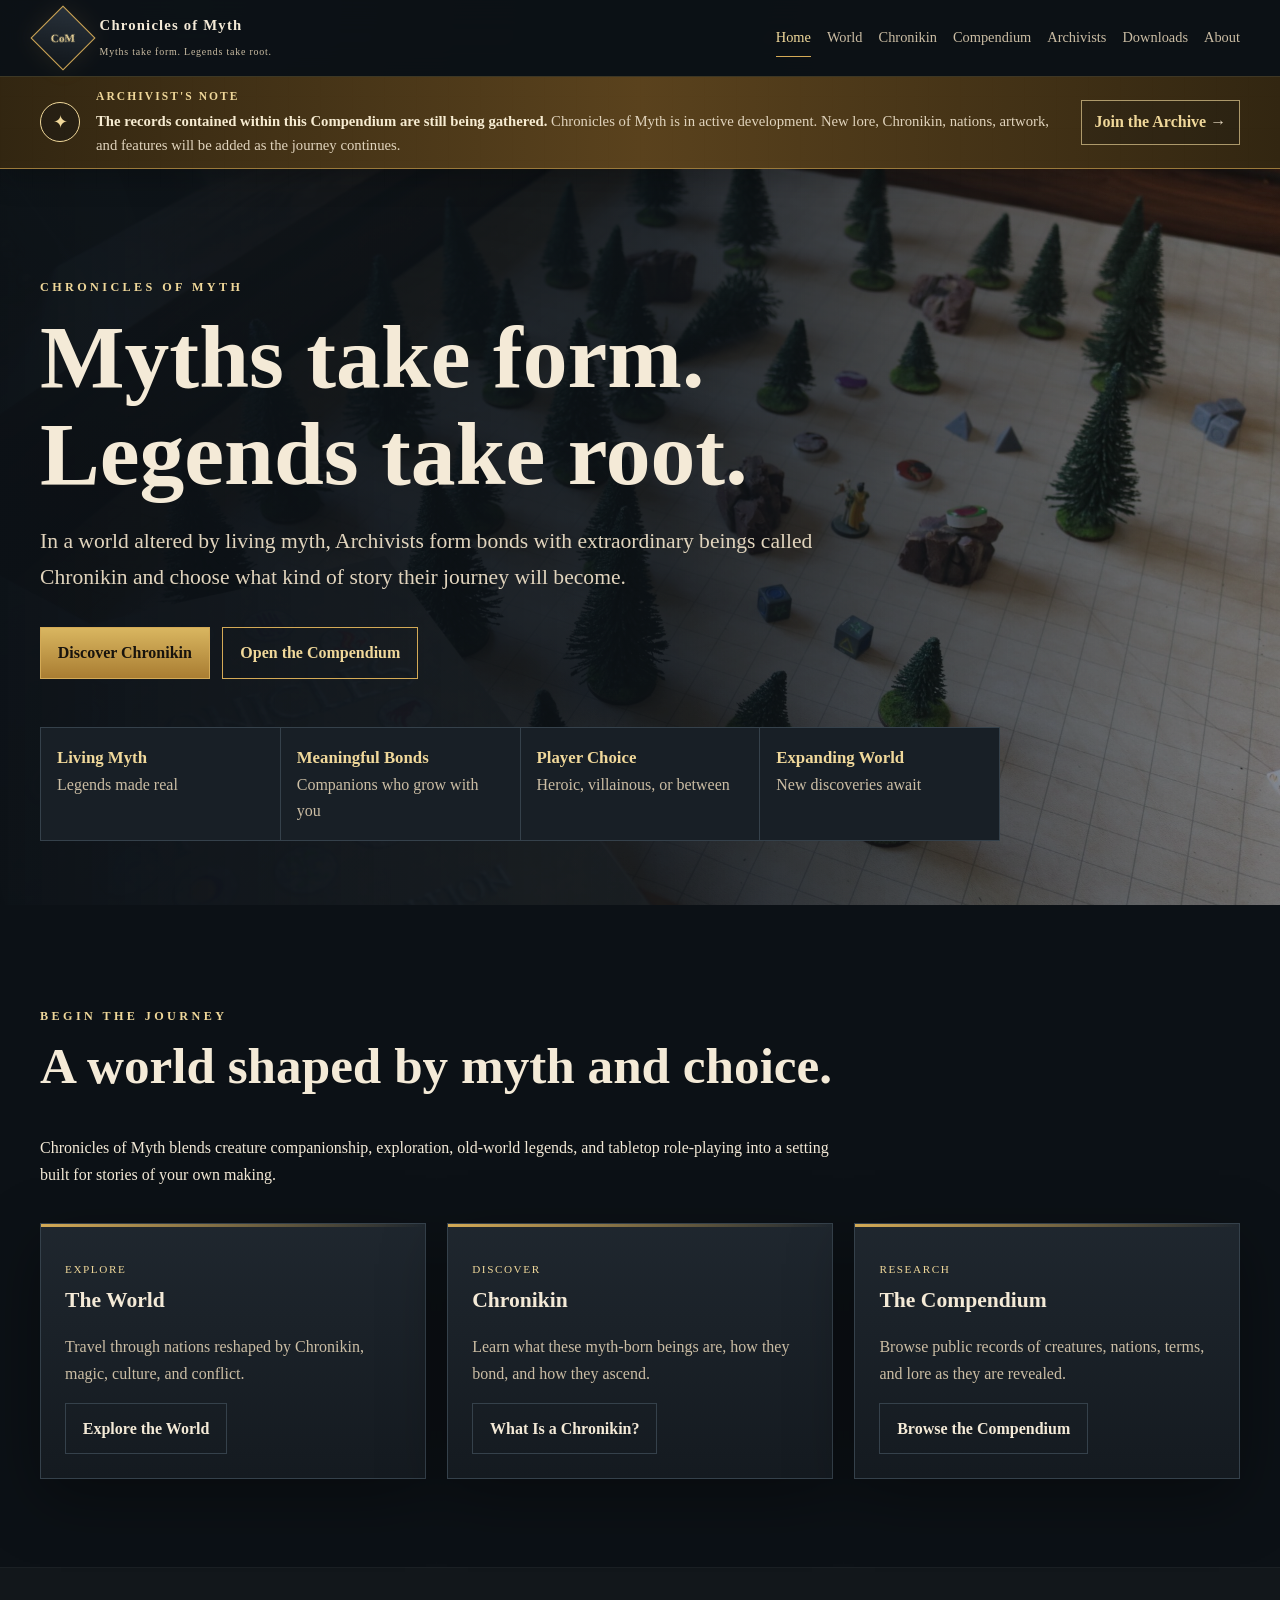
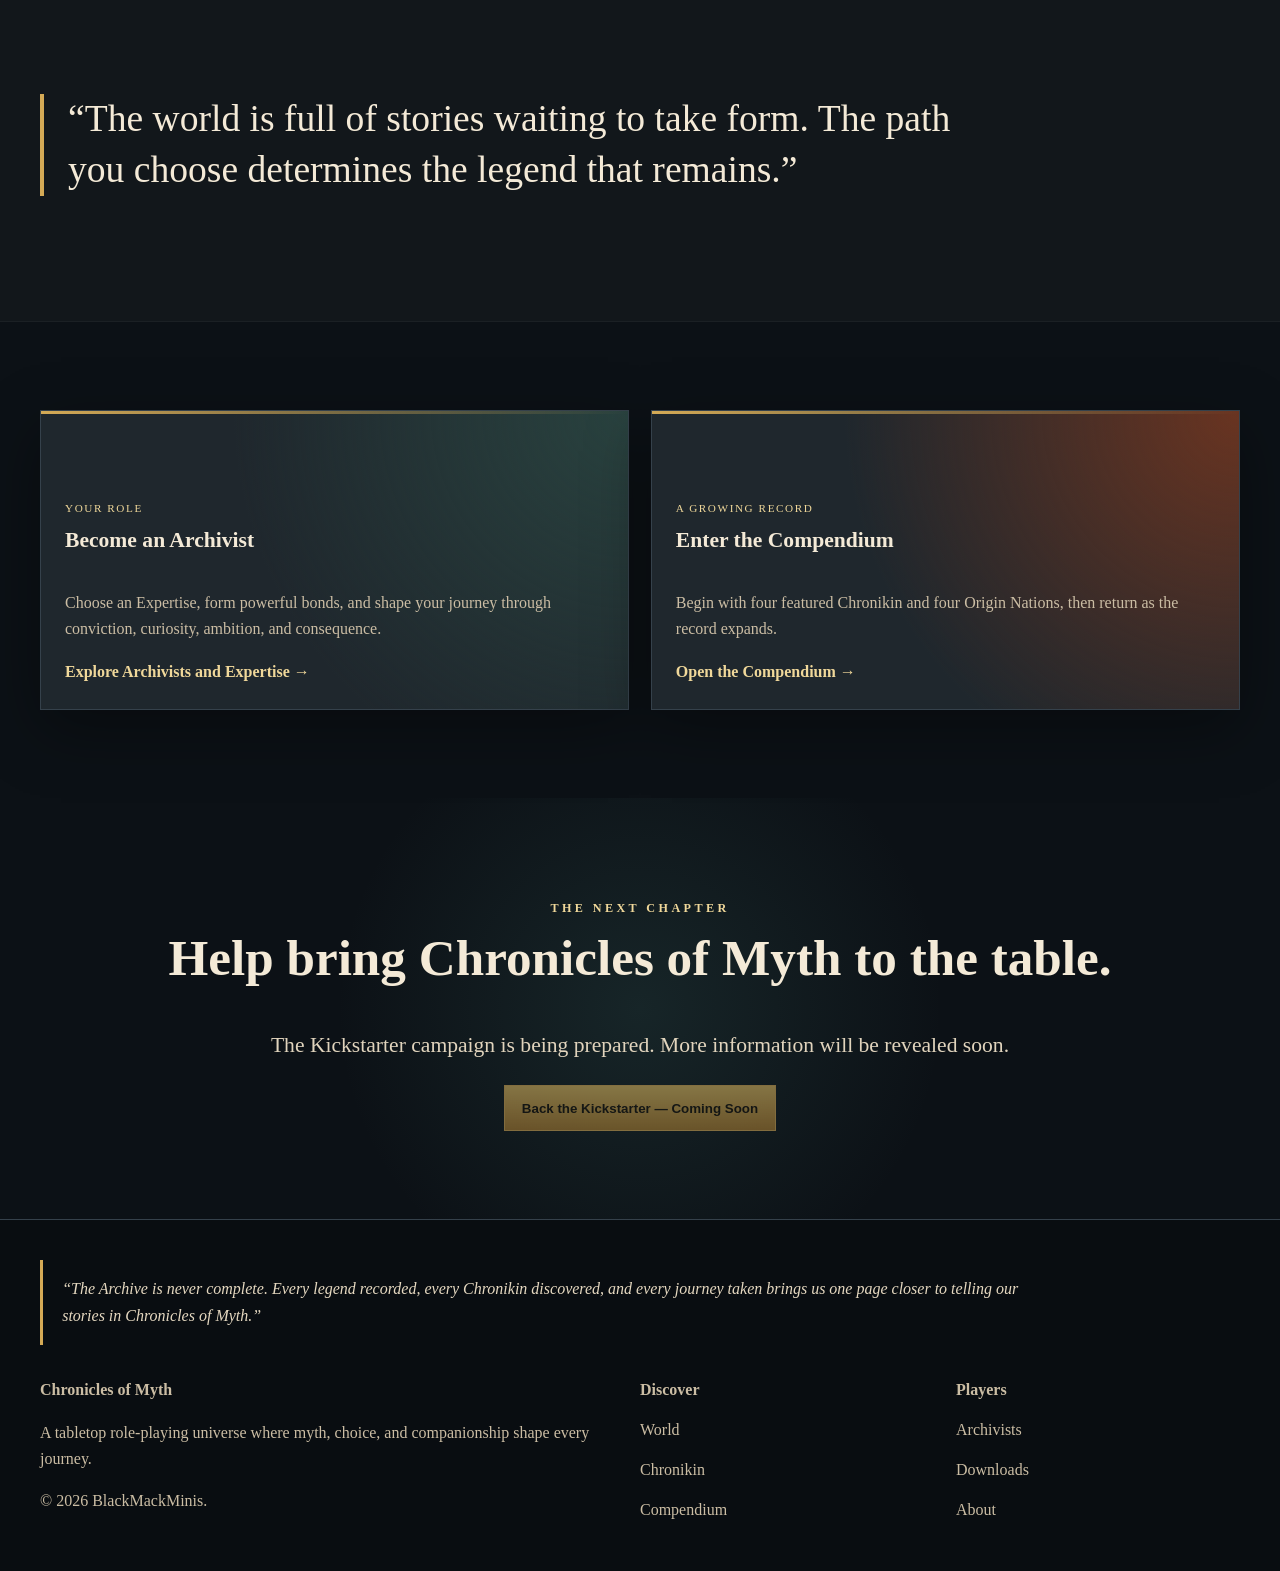
==== commit 549534c3: "Add files via upload" ====
--- a/index.html
+++ b/index.html
@@ -1,16 +1,17 @@
-<!doctype html><html lang="en"><head><meta charset="utf-8"><meta name="viewport" content="width=device-width,initial-scale=1"><title>Home | Chronicles of Myth</title><meta name="description" content="The official website for Chronicles of Myth, an original tabletop role-playing universe."><link rel="stylesheet" href="style.css?v=17"><!-- Google tag (gtag.js) -->
-<script async src="https://www.googletagmanager.com/gtag/js?id=G-MPSNL316FH"></script>
+<!DOCTYPE html>
+<html lang="en"><head><meta charset="utf-8"/><meta content="width=device-width,initial-scale=1" name="viewport"/><title>Home | Chronicles of Myth</title><meta content="The official website for Chronicles of Myth, an original tabletop role-playing universe." name="description"/><link href="style.css?v=18" rel="stylesheet"/><!-- Google tag (gtag.js) -->
+<script async="" src="https://www.googletagmanager.com/gtag/js?id=G-MPSNL316FH"></script>
 <script>
   window.dataLayer = window.dataLayer || [];
   function gtag(){dataLayer.push(arguments);}
   gtag('js', new Date());
   gtag('config', 'G-MPSNL316FH');
 </script></head><body><header class="site-header"><div class="container nav">
-<a class="brand" href="index.html" aria-label="Chronicles of Myth home"><span class="brand-mark"><span>CoM</span></span><span class="brand-copy"><strong>Chronicles of Myth</strong><small>Myths take form. Legends take root.</small></span></a>
-<button class="menu-button" aria-expanded="false" aria-controls="primary-nav">Menu</button><nav id="primary-nav" class="nav-links" aria-label="Primary navigation"><a href="index.html" aria-current="page" class="active">Home</a><a href="world.html">World</a><a href="chronikin.html">Chronikin</a><a href="compendium.html">Compendium</a><a href="archivists.html">Archivists</a><a href="downloads.html">Downloads</a><a href="about.html">About</a></nav></div></header>
-<aside class="development-banner development-banner--compact" aria-label="Development notice"><div class="container development-inner development-inner--compact"><div class="seal" aria-hidden="true">✦</div><div><p class="banner-title">Archivist's Note</p><p><strong>The records contained within this Compendium are still being gathered.</strong> <span>Chronicles of Myth is in active development. New lore, Chronikin, nations, artwork, and features will be added as the journey continues.</span></p></div><a class="archive-banner-link" href="join-the-archive.html">Join the Archive <span aria-hidden="true">→</span></a></div></aside><main>
-<section class="hero"><div class="container hero-copy"><p class="eyebrow">Chronicles of Myth</p><h1>Myths take form.<br>Legends take root.</h1><p class="lead">In a world altered by living myth, Archivists form bonds with extraordinary beings called Chronikin and choose what kind of story their journey will become.</p><div class="hero-actions"><a class="button" href="chronikin.html">Discover Chronikin</a><a class="button secondary" href="compendium.html">Open the Compendium</a></div><div class="stat-strip"><div class="stat"><strong>Living Myth</strong><span>Legends made real</span></div><div class="stat"><strong>Meaningful Bonds</strong><span>Companions who grow with you</span></div><div class="stat"><strong>Player Choice</strong><span>Heroic, villainous, or between</span></div><div class="stat"><strong>Expanding World</strong><span>New discoveries await</span></div></div></div></section>
+<a aria-label="Chronicles of Myth home" class="brand" href="index.html"><span class="brand-mark"><span>CoM</span></span><span class="brand-copy"><strong>Chronicles of Myth</strong><small>Myths take form. Legends take root.</small></span></a>
+<button aria-controls="primary-nav" aria-expanded="false" class="menu-button">Menu</button><nav aria-label="Primary navigation" class="nav-links" id="primary-nav"><a aria-current="page" class="active" href="index.html">Home</a><a href="world.html">World</a><a href="chronikin.html">Chronikin</a><a href="compendium.html">Compendium</a><a href="archivists.html">Archivists</a><a href="downloads.html">Downloads</a><a href="about.html">About</a></nav></div></header>
+<aside aria-label="Development notice" class="development-banner development-banner--compact"><div class="container development-inner development-inner--compact"><div aria-hidden="true" class="seal">✦</div><div><p class="banner-title">Archivist's Note</p><p><strong>The records contained within this Compendium are still being gathered.</strong> <span>Chronicles of Myth is in active development. New lore, Chronikin, nations, artwork, and features will be added as the journey continues.</span></p></div><a class="archive-banner-link" href="join-the-archive.html">Join the Archive <span aria-hidden="true">→</span></a></div></aside><main>
+<section class="hero"><div class="container hero-copy"><p class="eyebrow">Chronicles of Myth</p><h1>Myths take form.<br/>Legends take root.</h1><p class="lead">In a world altered by living myth, Archivists form bonds with extraordinary beings called Chronikin and choose what kind of story their journey will become.</p><div class="hero-actions"><a class="button" href="chronikin.html">Discover Chronikin</a><a class="button secondary" href="compendium.html">Open the Compendium</a></div><div class="stat-strip"><div class="stat"><strong>Living Myth</strong><span>Legends made real</span></div><div class="stat"><strong>Meaningful Bonds</strong><span>Companions who grow with you</span></div><div class="stat"><strong>Player Choice</strong><span>Heroic, villainous, or between</span></div><div class="stat"><strong>Expanding World</strong><span>New discoveries await</span></div></div></div></section>
 <section class="section"><div class="container"><div class="section-heading"><p class="eyebrow">Begin the journey</p><h2>A world shaped by myth and choice.</h2><p>Chronicles of Myth blends creature companionship, exploration, old-world legends, and tabletop role-playing into a setting built for stories of your own making.</p></div><div class="grid-3"><article class="card"><p class="kicker">Explore</p><h3>The World</h3><p>Travel through nations reshaped by Chronikin, magic, culture, and conflict.</p><a class="button ghost" href="world.html">Explore the World</a></article><article class="card"><p class="kicker">Discover</p><h3>Chronikin</h3><p>Learn what these myth-born beings are, how they bond, and how they ascend.</p><a class="button ghost" href="chronikin.html">What Is a Chronikin?</a></article><article class="card"><p class="kicker">Research</p><h3>The Compendium</h3><p>Browse public records of creatures, nations, terms, and lore as they are revealed.</p><a class="button ghost" href="compendium.html">Browse the Compendium</a></article></div></div></section>
 <section class="section alt"><div class="container"><p class="quote">“The world is full of stories waiting to take form. The path you choose determines the legend that remains.”</p></div></section>
 <section class="section"><div class="container grid-2"><article class="card feature-card core"><p class="kicker">Your role</p><h3>Become an Archivist</h3><p>Choose an Expertise, form powerful bonds, and shape your journey through conviction, curiosity, ambition, and consequence.</p><a class="text-link" href="archivists.html">Explore Archivists and Expertise →</a></article><article class="card feature-card skirmish"><p class="kicker">A growing record</p><h3>Enter the Compendium</h3><p>Begin with four featured Chronikin and four Origin Nations, then return as the record expands.</p><a class="text-link" href="compendium.html">Open the Compendium →</a></article></div></section>
-<section class="section kickstarter"><div class="container center"><p class="eyebrow">The next chapter</p><h2>Help bring Chronicles of Myth to the table.</h2><p class="lead centered">The Kickstarter campaign is being prepared. More information will be revealed soon.</p><button class="button disabled" type="button" disabled>Back the Kickstarter — Coming Soon</button></div></section></main><footer><div class="container"><blockquote class="archive-motto">“The Archive is never complete. Every legend recorded, every Chronikin discovered, and every journey taken brings us one page closer to telling our stories in Chronicles of Myth.”</blockquote><div class="footer-grid"><div><strong>Chronicles of Myth</strong><p class="small">A tabletop role-playing universe where myth, choice, and companionship shape every journey.</p><p class="small">© <span data-year></span> BlackMackMinis.</p></div><div class="footer-links"><strong>Discover</strong><a href="world.html">World</a><a href="chronikin.html">Chronikin</a><a href="compendium.html">Compendium</a></div><div class="footer-links"><strong>Players</strong><a href="archivists.html">Archivists</a><a href="downloads.html">Downloads</a><a href="about.html">About</a></div></div></div></footer><script src="script.js"></script></body></html>
+<section class="section kickstarter"><div class="container center"><p class="eyebrow">The next chapter</p><h2>Help bring Chronicles of Myth to the table.</h2><p class="lead centered">The Kickstarter campaign is being prepared. More information will be revealed soon.</p><button class="button disabled" disabled="" type="button">Back the Kickstarter — Coming Soon</button></div></section></main><footer><div class="container"><blockquote class="archive-motto">“The Archive is never complete. Every legend recorded, every Chronikin discovered, and every journey taken brings us one page closer to telling our stories in Chronicles of Myth.”</blockquote><div class="footer-grid"><div><strong>Chronicles of Myth</strong><p class="small">A tabletop role-playing universe where myth, choice, and companionship shape every journey.</p><p class="small">© <span data-year=""></span> BlackMackMinis.</p></div><div class="footer-links"><strong>Discover</strong><a href="world.html">World</a><a href="chronikin.html">Chronikin</a><a href="compendium.html">Compendium</a></div><div class="footer-links"><strong>Players</strong><a href="archivists.html">Archivists</a><a href="downloads.html">Downloads</a><a href="about.html">About</a></div></div></div></footer><script src="script.js"></script></body></html>
